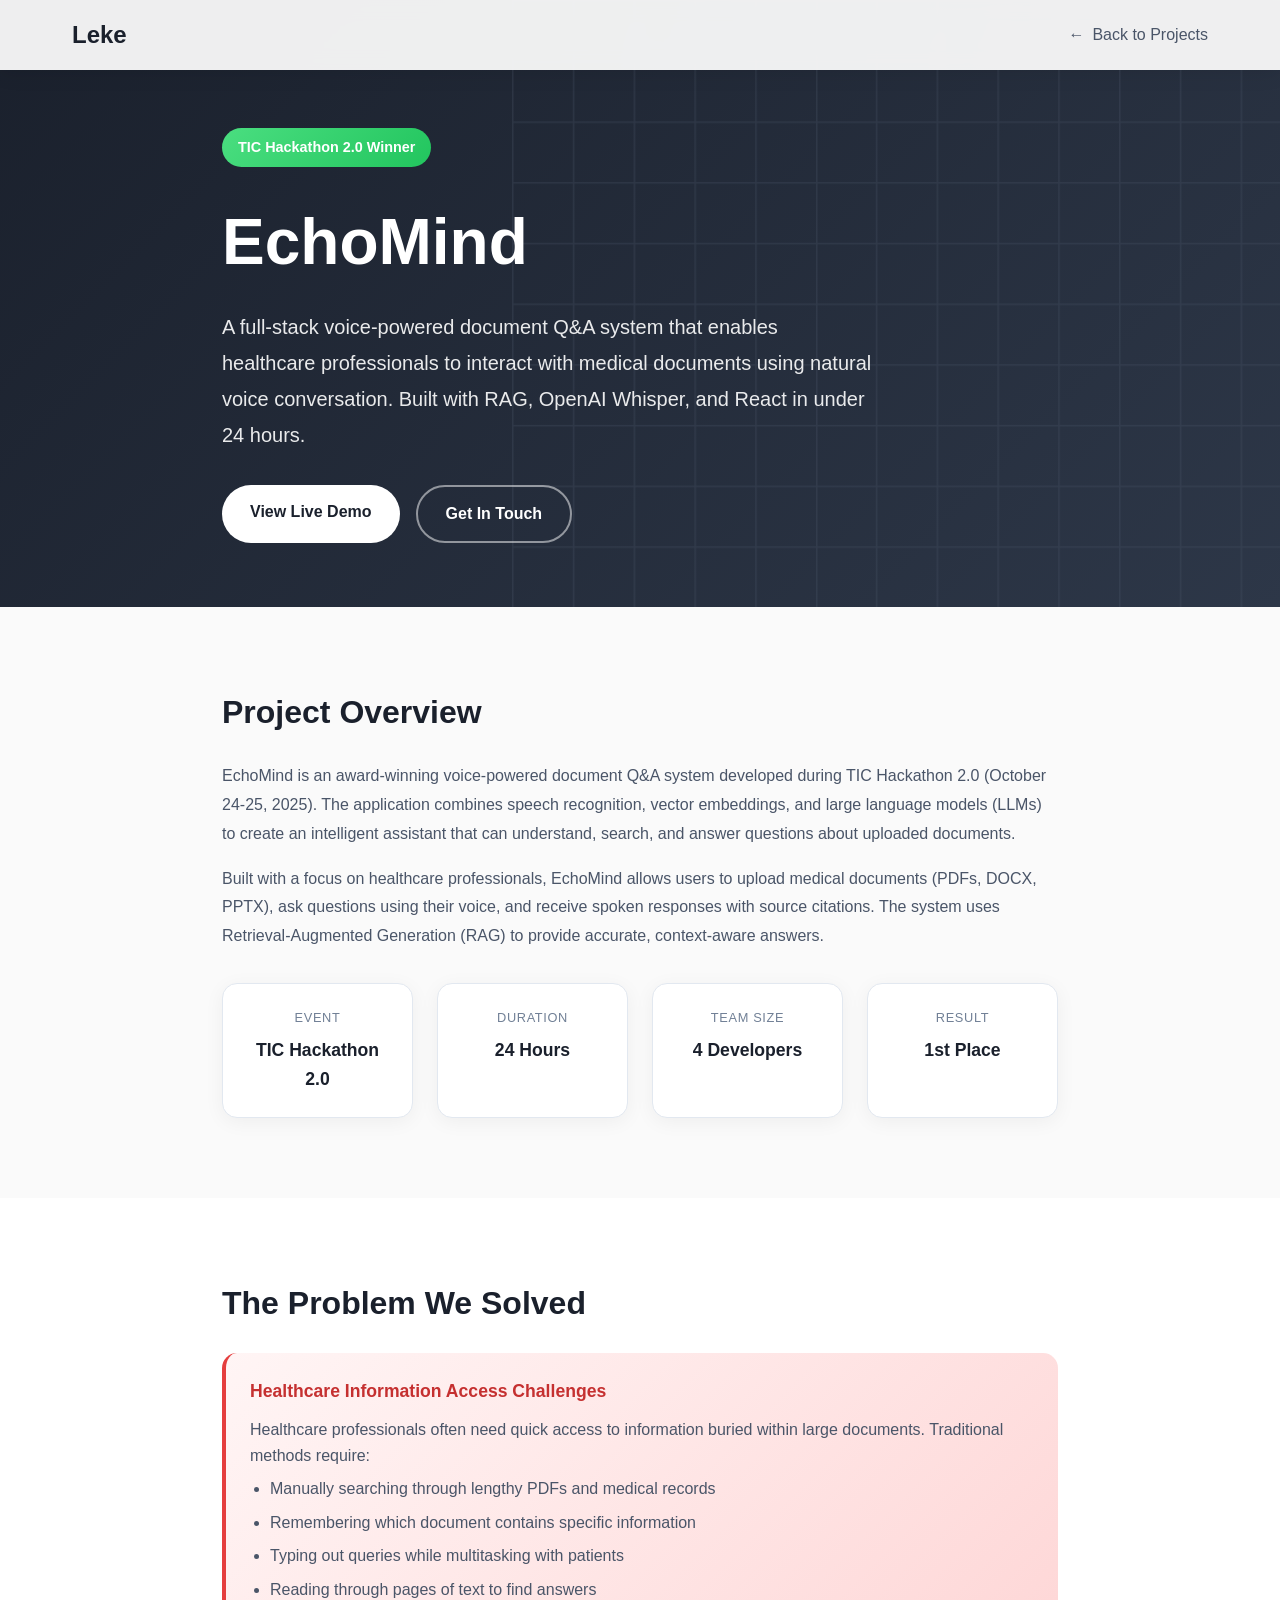
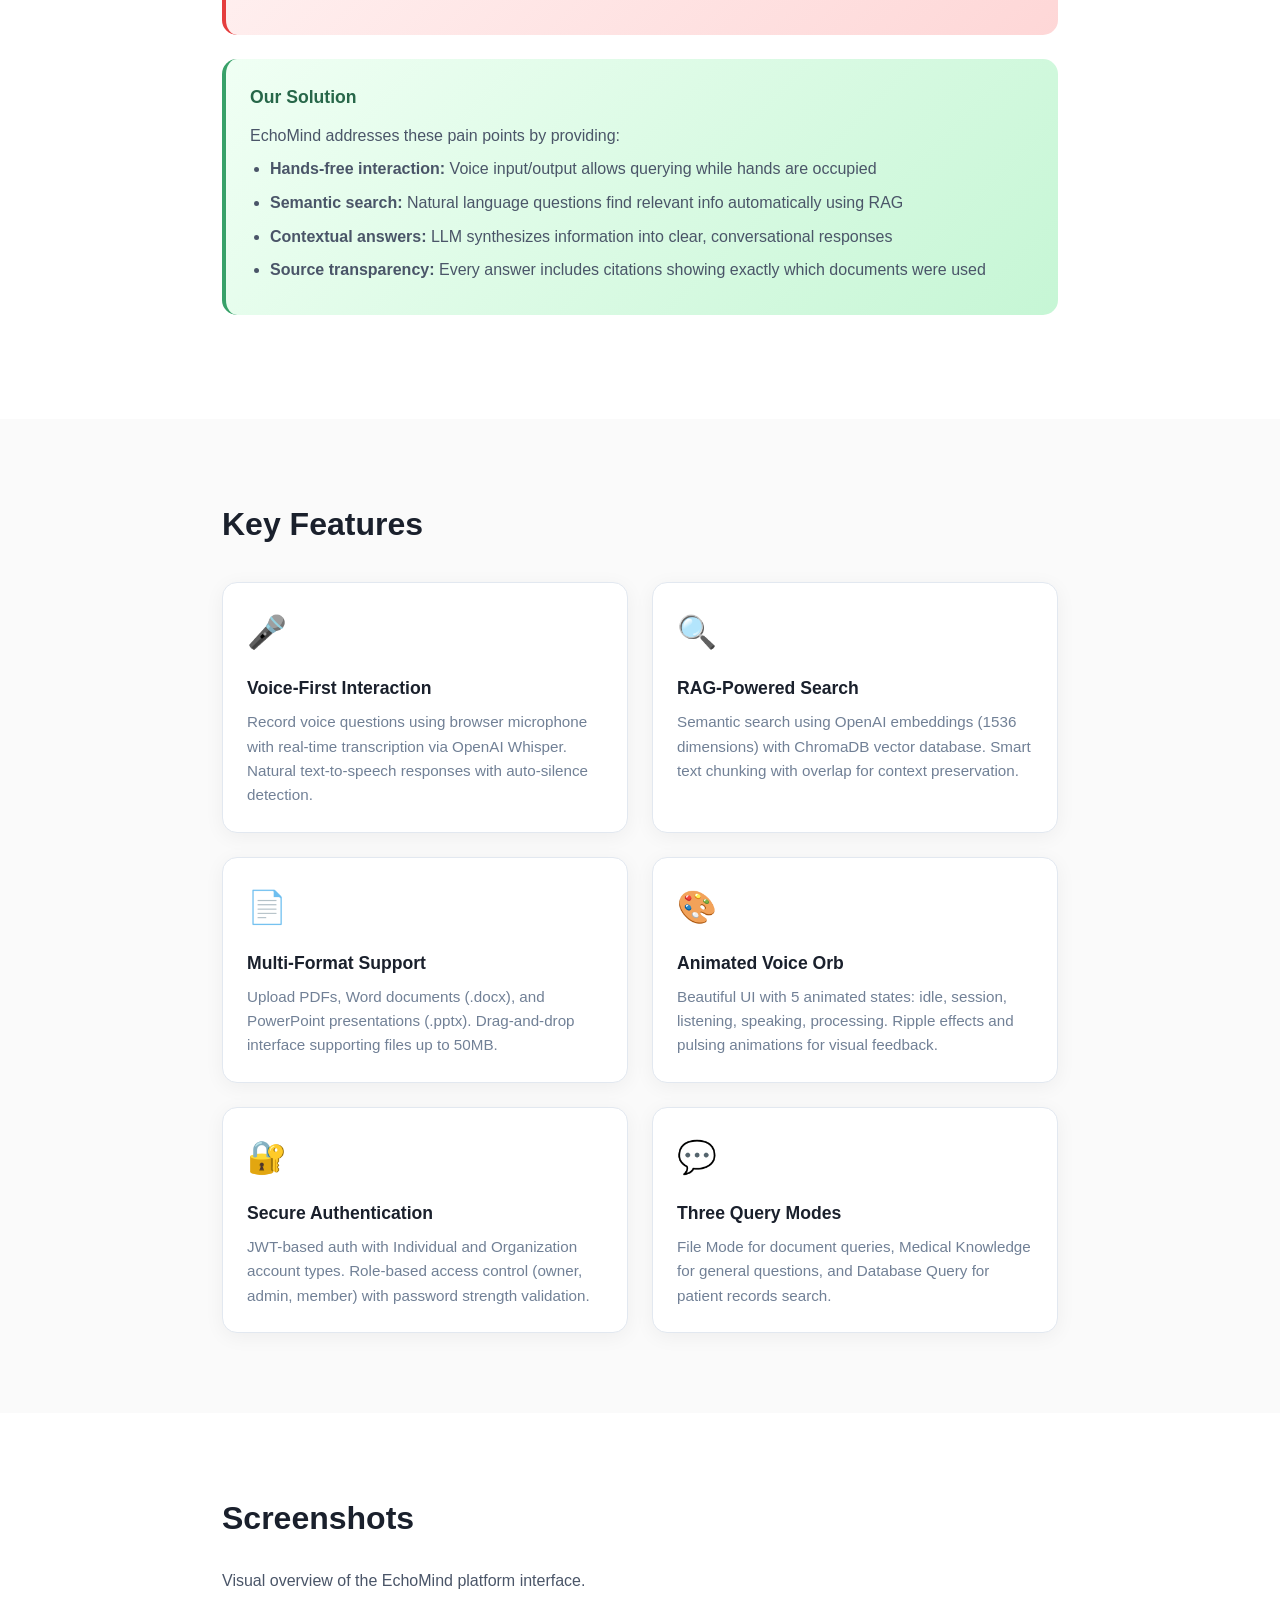
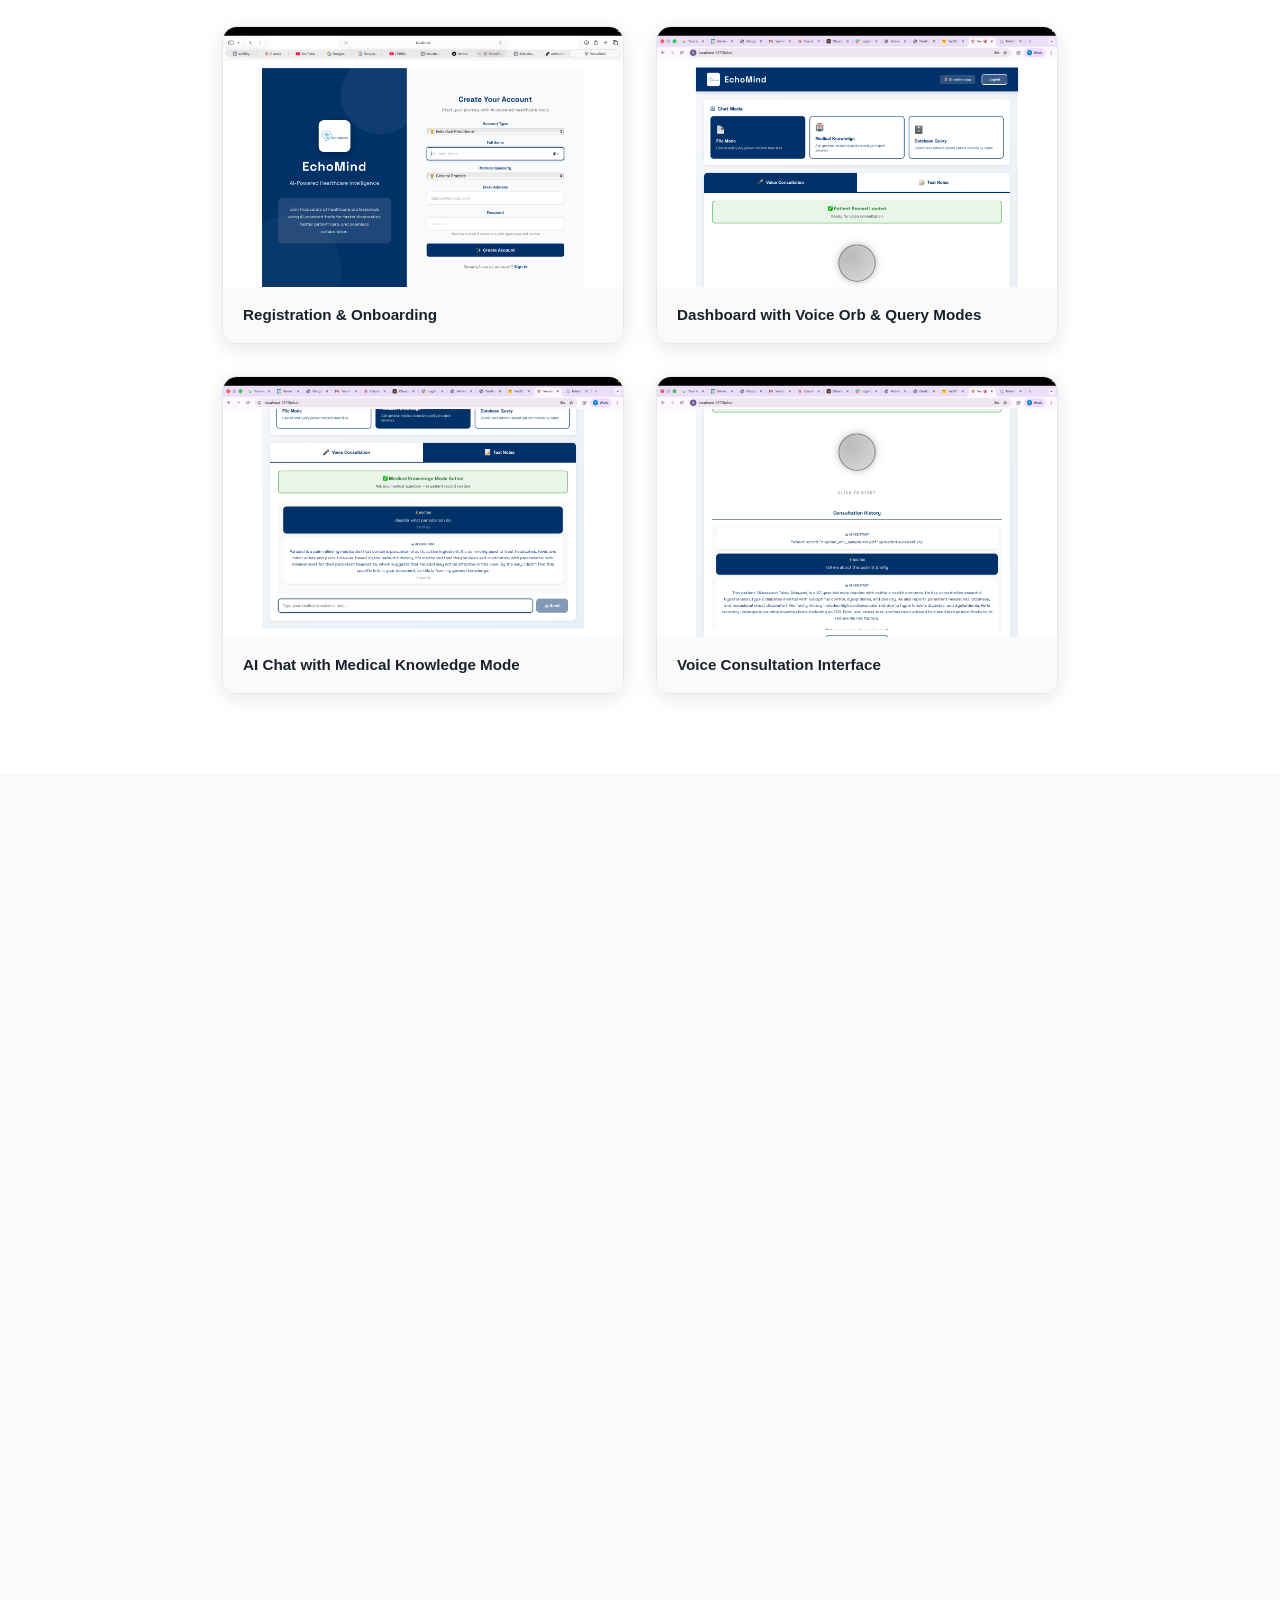
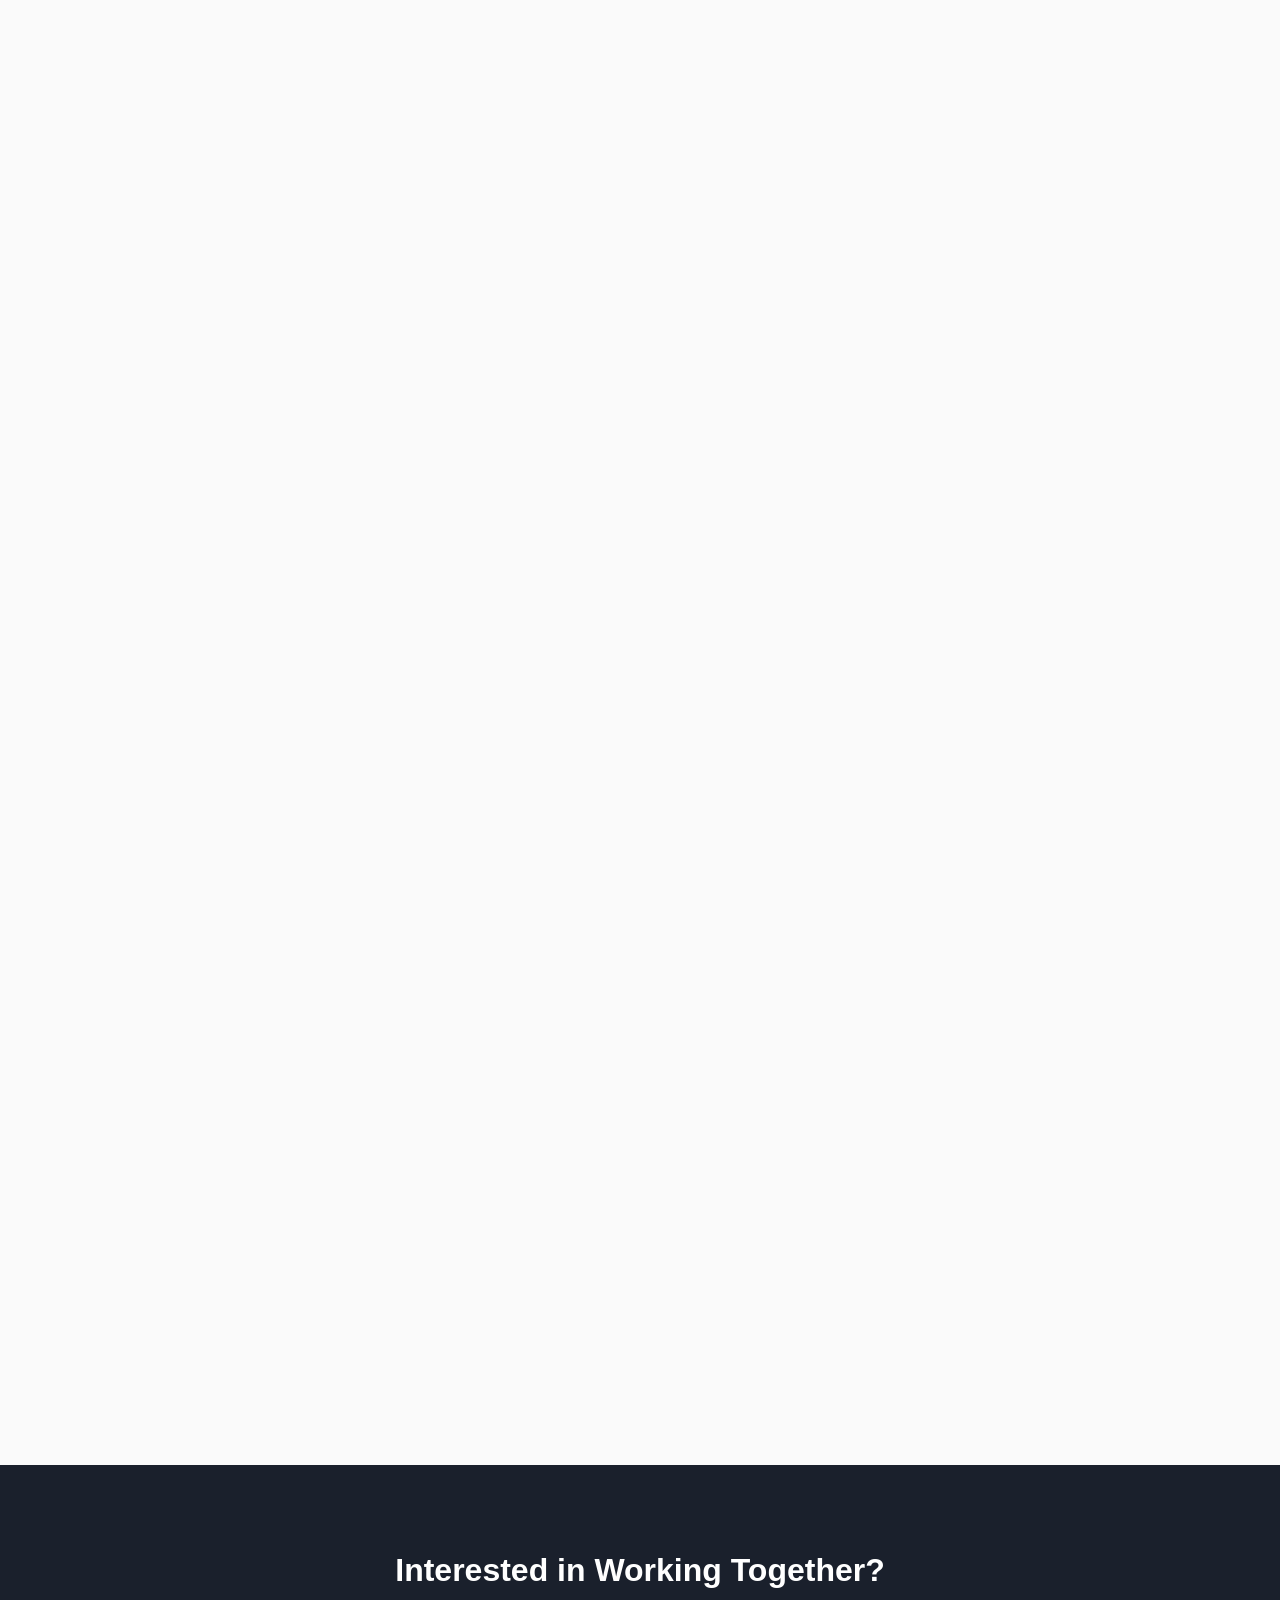
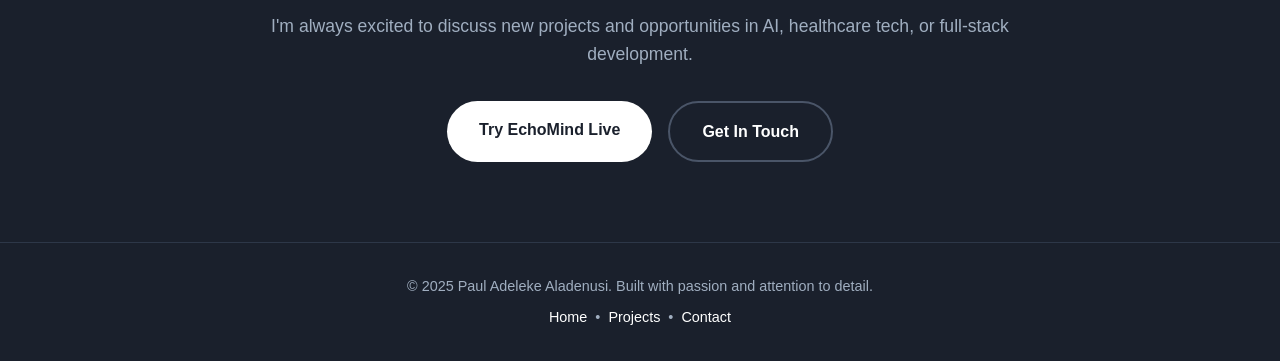
==== project-echomind.html @ e88fa316 "Initial commit - Portfolio website with EchoMind case study" ====
<!DOCTYPE html>
<html lang="en">
<head>
    <meta charset="UTF-8">
    <meta name="viewport" content="width=device-width, initial-scale=1.0">
    <title>EchoMind - Voice-Powered Healthcare AI | Paul Aladenusi</title>

    <meta name="description" content="EchoMind - Award-winning voice-powered document Q&A system for healthcare professionals. Built with RAG, OpenAI, and React.">
    <meta name="author" content="Paul Adeleke Aladenusi">

    <style>
        * {
            margin: 0;
            padding: 0;
            box-sizing: border-box;
        }

        body {
            font-family: 'Inter', -apple-system, BlinkMacSystemFont, 'Segoe UI', sans-serif;
            line-height: 1.6;
            color: #2d3748;
            background: #fafafa;
        }

        .container {
            max-width: 900px;
            margin: 0 auto;
            padding: 0 2rem;
        }

        /* Navigation - matches main site */
        nav {
            position: fixed;
            top: 0;
            width: 100%;
            background: rgba(250, 250, 250, 0.95);
            backdrop-filter: blur(10px);
            z-index: 1000;
            padding: 1rem 0;
            transition: all 0.3s ease;
            box-shadow: 0 2px 20px rgba(0,0,0,0.1);
        }

        .nav-container {
            display: flex;
            justify-content: space-between;
            align-items: center;
            max-width: 1200px;
            margin: 0 auto;
            padding: 0 2rem;
        }

        .logo {
            font-size: 1.5rem;
            font-weight: 700;
            color: #1a202c;
            text-decoration: none;
        }

        .back-link {
            display: inline-flex;
            align-items: center;
            gap: 0.5rem;
            color: #4a5568;
            text-decoration: none;
            font-weight: 500;
            transition: color 0.3s ease;
        }

        .back-link:hover {
            color: #1a202c;
        }

        /* Hero Section */
        .project-hero {
            padding: 8rem 0 4rem;
            background: linear-gradient(135deg, #1a202c 0%, #2d3748 100%);
            color: white;
            position: relative;
            overflow: hidden;
        }

        .project-hero::before {
            content: '';
            position: absolute;
            top: 0;
            right: 0;
            width: 60%;
            height: 100%;
            background: url('data:image/svg+xml,<svg xmlns="http://www.w3.org/2000/svg" viewBox="0 0 100 100"><defs><pattern id="grid" width="10" height="10" patternUnits="userSpaceOnUse"><path d="M 10 0 L 0 0 0 10" fill="none" stroke="%234a5568" stroke-width="0.5"/></pattern></defs><rect width="100" height="100" fill="url(%23grid)"/></svg>');
            opacity: 0.3;
        }

        .hero-content {
            position: relative;
            z-index: 2;
        }

        .badge {
            display: inline-block;
            background: linear-gradient(135deg, #4ade80 0%, #22c55e 100%);
            color: white;
            padding: 0.5rem 1rem;
            border-radius: 25px;
            font-size: 0.9rem;
            font-weight: 600;
            margin-bottom: 1.5rem;
        }

        .project-hero h1 {
            font-size: clamp(2.5rem, 5vw, 4rem);
            font-weight: 800;
            margin-bottom: 1rem;
        }

        .project-hero .subtitle {
            font-size: 1.25rem;
            opacity: 0.9;
            max-width: 650px;
            line-height: 1.8;
        }

        .hero-links {
            margin-top: 2rem;
            display: flex;
            gap: 1rem;
            flex-wrap: wrap;
        }

        .hero-btn {
            display: inline-block;
            padding: 0.875rem 1.75rem;
            border-radius: 50px;
            font-weight: 600;
            text-decoration: none;
            transition: all 0.3s ease;
        }

        .hero-btn.primary {
            background: white;
            color: #1a202c;
        }

        .hero-btn.primary:hover {
            transform: translateY(-2px);
            box-shadow: 0 8px 25px rgba(255,255,255,0.3);
        }

        .hero-btn.secondary {
            background: transparent;
            color: white;
            border: 2px solid rgba(255,255,255,0.5);
        }

        .hero-btn.secondary:hover {
            border-color: white;
            background: rgba(255,255,255,0.1);
        }

        /* Content Sections */
        section {
            padding: 5rem 0;
        }

        .section-title {
            font-size: 2rem;
            font-weight: 700;
            color: #1a202c;
            margin-bottom: 1.5rem;
        }

        .section-content p {
            color: #4a5568;
            margin-bottom: 1rem;
            line-height: 1.8;
        }

        /* Overview Grid */
        .overview-grid {
            display: grid;
            grid-template-columns: repeat(auto-fit, minmax(180px, 1fr));
            gap: 1.5rem;
            margin-top: 2rem;
        }

        .overview-card {
            background: white;
            padding: 1.5rem;
            border-radius: 15px;
            box-shadow: 0 4px 20px rgba(0,0,0,0.05);
            border: 1px solid #e2e8f0;
            text-align: center;
            transition: all 0.3s ease;
        }

        .overview-card:hover {
            transform: translateY(-3px);
            box-shadow: 0 8px 30px rgba(0,0,0,0.1);
        }

        .overview-card .label {
            font-size: 0.8rem;
            color: #718096;
            text-transform: uppercase;
            letter-spacing: 0.05em;
            margin-bottom: 0.5rem;
        }

        .overview-card .value {
            font-size: 1.1rem;
            font-weight: 700;
            color: #1a202c;
        }

        /* Problem/Solution Boxes */
        .highlight-box {
            padding: 1.5rem;
            border-radius: 15px;
            margin: 1.5rem 0;
        }

        .highlight-box.problem {
            background: linear-gradient(135deg, #fff5f5 0%, #fed7d7 100%);
            border-left: 4px solid #e53e3e;
        }

        .highlight-box.solution {
            background: linear-gradient(135deg, #f0fff4 0%, #c6f6d5 100%);
            border-left: 4px solid #38a169;
        }

        .highlight-box h3 {
            font-size: 1.1rem;
            margin-bottom: 0.75rem;
        }

        .highlight-box.problem h3 { color: #c53030; }
        .highlight-box.solution h3 { color: #276749; }

        .highlight-box p, .highlight-box li {
            color: #4a5568;
        }

        .highlight-box ul {
            margin: 0.5rem 0 0 1.25rem;
        }

        .highlight-box li {
            margin-bottom: 0.5rem;
        }

        /* Features Grid */
        .features-grid {
            display: grid;
            grid-template-columns: repeat(auto-fit, minmax(280px, 1fr));
            gap: 1.5rem;
            margin-top: 2rem;
        }

        .feature-card {
            background: white;
            padding: 1.5rem;
            border-radius: 15px;
            box-shadow: 0 4px 20px rgba(0,0,0,0.05);
            border: 1px solid #e2e8f0;
            transition: all 0.3s ease;
        }

        .feature-card:hover {
            transform: translateY(-5px);
            box-shadow: 0 15px 40px rgba(0,0,0,0.1);
        }

        .feature-icon {
            font-size: 2rem;
            margin-bottom: 1rem;
        }

        .feature-card h4 {
            font-size: 1.1rem;
            color: #1a202c;
            margin-bottom: 0.5rem;
        }

        .feature-card p {
            font-size: 0.95rem;
            color: #718096;
            line-height: 1.6;
        }

        /* Screenshots */
        .screenshots-section {
            background: white;
        }

        .screenshots-grid {
            display: grid;
            grid-template-columns: repeat(auto-fit, minmax(350px, 1fr));
            gap: 2rem;
            margin-top: 2rem;
        }

        .screenshot-card {
            border-radius: 15px;
            overflow: hidden;
            box-shadow: 0 4px 20px rgba(0,0,0,0.1);
            border: 1px solid #e2e8f0;
            transition: all 0.3s ease;
        }

        .screenshot-card:hover {
            transform: translateY(-5px);
            box-shadow: 0 20px 40px rgba(0,0,0,0.15);
        }

        .screenshot-card img {
            width: 100%;
            height: auto;
            display: block;
        }

        .screenshot-card .caption {
            padding: 1rem 1.25rem;
            background: #fafafa;
            font-weight: 600;
            color: #1a202c;
            font-size: 0.95rem;
        }

        /* Tech Stack */
        .tech-section {
            background: #f7fafc;
        }

        .tech-category {
            margin-bottom: 2rem;
        }

        .tech-category h4 {
            font-size: 1rem;
            color: #718096;
            text-transform: uppercase;
            letter-spacing: 0.05em;
            margin-bottom: 1rem;
        }

        .tech-grid {
            display: flex;
            flex-wrap: wrap;
            gap: 0.75rem;
        }

        .tech-tag {
            background: #1a202c;
            color: white;
            padding: 0.5rem 1rem;
            border-radius: 25px;
            font-size: 0.85rem;
            font-weight: 500;
            transition: all 0.3s ease;
        }

        .tech-tag:hover {
            background: #2d3748;
            transform: translateY(-2px);
        }

        /* Learnings */
        .learning-item {
            display: flex;
            gap: 1.25rem;
            padding: 1.5rem 0;
            border-bottom: 1px solid #e2e8f0;
        }

        .learning-item:last-child {
            border-bottom: none;
        }

        .learning-number {
            width: 40px;
            height: 40px;
            background: #1a202c;
            color: white;
            border-radius: 50%;
            display: flex;
            align-items: center;
            justify-content: center;
            font-weight: 700;
            flex-shrink: 0;
        }

        .learning-content h4 {
            color: #1a202c;
            margin-bottom: 0.5rem;
            font-size: 1.1rem;
        }

        .learning-content p {
            color: #4a5568;
            line-height: 1.7;
        }

        /* Role Section */
        .role-box {
            background: white;
            padding: 2rem;
            border-radius: 20px;
            box-shadow: 0 4px 20px rgba(0,0,0,0.05);
            border: 1px solid #e2e8f0;
            margin-top: 1.5rem;
        }

        .role-box h3 {
            color: #1a202c;
            font-size: 1.25rem;
            margin-bottom: 1rem;
        }

        .role-box ul {
            margin: 1rem 0 0 1.25rem;
            color: #4a5568;
        }

        .role-box li {
            margin-bottom: 0.5rem;
            line-height: 1.6;
        }

        /* CTA Section */
        .cta-section {
            background: #1a202c;
            color: white;
            text-align: center;
        }

        .cta-section h2 {
            font-size: 2rem;
            margin-bottom: 1rem;
        }

        .cta-section p {
            color: #a0aec0;
            margin-bottom: 2rem;
            font-size: 1.1rem;
        }

        .cta-buttons {
            display: flex;
            justify-content: center;
            gap: 1rem;
            flex-wrap: wrap;
        }

        .cta-btn {
            display: inline-block;
            padding: 1rem 2rem;
            border-radius: 50px;
            font-weight: 600;
            text-decoration: none;
            transition: all 0.3s ease;
        }

        .cta-btn.primary {
            background: white;
            color: #1a202c;
        }

        .cta-btn.primary:hover {
            transform: translateY(-2px);
            box-shadow: 0 8px 25px rgba(255,255,255,0.2);
        }

        .cta-btn.secondary {
            background: transparent;
            color: white;
            border: 2px solid #4a5568;
        }

        .cta-btn.secondary:hover {
            border-color: white;
        }

        /* Footer */
        footer {
            background: #1a202c;
            color: #a0aec0;
            padding: 2rem 0;
            text-align: center;
            font-size: 0.9rem;
            border-top: 1px solid #2d3748;
        }

        footer a {
            color: white;
            text-decoration: none;
            transition: opacity 0.3s ease;
        }

        footer a:hover {
            opacity: 0.8;
        }

        /* Responsive */
        @media (max-width: 768px) {
            .project-hero {
                padding: 6rem 0 3rem;
            }

            .project-hero h1 {
                font-size: 2rem;
            }

            section {
                padding: 3rem 0;
            }

            .overview-grid {
                grid-template-columns: repeat(2, 1fr);
            }

            .features-grid,
            .screenshots-grid {
                grid-template-columns: 1fr;
            }

            .hero-links {
                flex-direction: column;
            }

            .hero-btn {
                text-align: center;
            }

            .learning-item {
                flex-direction: column;
                gap: 1rem;
            }

            .cta-buttons {
                flex-direction: column;
                align-items: center;
            }
        }

        /* Animations */
        .fade-in {
            opacity: 0;
            transform: translateY(30px);
            transition: all 0.6s ease;
        }

        .fade-in.visible {
            opacity: 1;
            transform: translateY(0);
        }

        html {
            scroll-behavior: smooth;
        }
    </style>
</head>
<body>
    <!-- Navigation -->
    <nav>
        <div class="nav-container">
            <a href="index.html" class="logo">Leke</a>
            <a href="index.html#projects" class="back-link">
                <span>&larr;</span> Back to Projects
            </a>
        </div>
    </nav>

    <!-- Hero Section -->
    <section class="project-hero">
        <div class="container">
            <div class="hero-content">
                <div class="badge">TIC Hackathon 2.0 Winner</div>
                <h1>EchoMind</h1>
                <p class="subtitle">A full-stack voice-powered document Q&A system that enables healthcare professionals to interact with medical documents using natural voice conversation. Built with RAG, OpenAI Whisper, and React in under 24 hours.</p>
                <div class="hero-links">
                    <a href="https://echo-mind-p83r.vercel.app" target="_blank" class="hero-btn primary">View Live Demo</a>
                    <a href="index.html#contact" class="hero-btn secondary">Get In Touch</a>
                </div>
            </div>
        </div>
    </section>

    <!-- Overview Section -->
    <section class="fade-in">
        <div class="container">
            <h2 class="section-title">Project Overview</h2>
            <div class="section-content">
                <p>EchoMind is an award-winning voice-powered document Q&A system developed during TIC Hackathon 2.0 (October 24-25, 2025). The application combines speech recognition, vector embeddings, and large language models (LLMs) to create an intelligent assistant that can understand, search, and answer questions about uploaded documents.</p>
                <p>Built with a focus on healthcare professionals, EchoMind allows users to upload medical documents (PDFs, DOCX, PPTX), ask questions using their voice, and receive spoken responses with source citations. The system uses Retrieval-Augmented Generation (RAG) to provide accurate, context-aware answers.</p>
            </div>

            <div class="overview-grid">
                <div class="overview-card">
                    <div class="label">Event</div>
                    <div class="value">TIC Hackathon 2.0</div>
                </div>
                <div class="overview-card">
                    <div class="label">Duration</div>
                    <div class="value">24 Hours</div>
                </div>
                <div class="overview-card">
                    <div class="label">Team Size</div>
                    <div class="value">4 Developers</div>
                </div>
                <div class="overview-card">
                    <div class="label">Result</div>
                    <div class="value">1st Place</div>
                </div>
            </div>
        </div>
    </section>

    <!-- Problem & Solution -->
    <section class="fade-in" style="background: white;">
        <div class="container">
            <h2 class="section-title">The Problem We Solved</h2>

            <div class="highlight-box problem">
                <h3>Healthcare Information Access Challenges</h3>
                <p>Healthcare professionals often need quick access to information buried within large documents. Traditional methods require:</p>
                <ul>
                    <li>Manually searching through lengthy PDFs and medical records</li>
                    <li>Remembering which document contains specific information</li>
                    <li>Typing out queries while multitasking with patients</li>
                    <li>Reading through pages of text to find answers</li>
                </ul>
            </div>

            <div class="highlight-box solution">
                <h3>Our Solution</h3>
                <p>EchoMind addresses these pain points by providing:</p>
                <ul>
                    <li><strong>Hands-free interaction:</strong> Voice input/output allows querying while hands are occupied</li>
                    <li><strong>Semantic search:</strong> Natural language questions find relevant info automatically using RAG</li>
                    <li><strong>Contextual answers:</strong> LLM synthesizes information into clear, conversational responses</li>
                    <li><strong>Source transparency:</strong> Every answer includes citations showing exactly which documents were used</li>
                </ul>
            </div>
        </div>
    </section>

    <!-- Features -->
    <section class="fade-in">
        <div class="container">
            <h2 class="section-title">Key Features</h2>

            <div class="features-grid">
                <div class="feature-card">
                    <div class="feature-icon">🎤</div>
                    <h4>Voice-First Interaction</h4>
                    <p>Record voice questions using browser microphone with real-time transcription via OpenAI Whisper. Natural text-to-speech responses with auto-silence detection.</p>
                </div>
                <div class="feature-card">
                    <div class="feature-icon">🔍</div>
                    <h4>RAG-Powered Search</h4>
                    <p>Semantic search using OpenAI embeddings (1536 dimensions) with ChromaDB vector database. Smart text chunking with overlap for context preservation.</p>
                </div>
                <div class="feature-card">
                    <div class="feature-icon">📄</div>
                    <h4>Multi-Format Support</h4>
                    <p>Upload PDFs, Word documents (.docx), and PowerPoint presentations (.pptx). Drag-and-drop interface supporting files up to 50MB.</p>
                </div>
                <div class="feature-card">
                    <div class="feature-icon">🎨</div>
                    <h4>Animated Voice Orb</h4>
                    <p>Beautiful UI with 5 animated states: idle, session, listening, speaking, processing. Ripple effects and pulsing animations for visual feedback.</p>
                </div>
                <div class="feature-card">
                    <div class="feature-icon">🔐</div>
                    <h4>Secure Authentication</h4>
                    <p>JWT-based auth with Individual and Organization account types. Role-based access control (owner, admin, member) with password strength validation.</p>
                </div>
                <div class="feature-card">
                    <div class="feature-icon">💬</div>
                    <h4>Three Query Modes</h4>
                    <p>File Mode for document queries, Medical Knowledge for general questions, and Database Query for patient records search.</p>
                </div>
            </div>
        </div>
    </section>

    <!-- Screenshots -->
    <section class="screenshots-section fade-in">
        <div class="container">
            <h2 class="section-title">Screenshots</h2>
            <p style="color: #4a5568; margin-bottom: 1rem;">Visual overview of the EchoMind platform interface.</p>

            <div class="screenshots-grid">
                <div class="screenshot-card">
                    <img src="echomindScreenshots/Screenshot 2025-12-17 at 19.12.09.png" alt="EchoMind Registration Page">
                    <div class="caption">Registration & Onboarding</div>
                </div>
                <div class="screenshot-card">
                    <img src="echomindScreenshots/Screenshot 2025-12-17 at 19.10.48.png" alt="EchoMind Dashboard">
                    <div class="caption">Dashboard with Voice Orb & Query Modes</div>
                </div>
                <div class="screenshot-card">
                    <img src="echomindScreenshots/Screenshot 2025-12-17 at 19.11.37.png" alt="EchoMind Chat Interface">
                    <div class="caption">AI Chat with Medical Knowledge Mode</div>
                </div>
                <div class="screenshot-card">
                    <img src="echomindScreenshots/Screenshot 2025-12-17 at 19.10.54.png" alt="EchoMind Voice Consultation">
                    <div class="caption">Voice Consultation Interface</div>
                </div>
            </div>
        </div>
    </section>

    <!-- Technologies -->
    <section class="tech-section fade-in">
        <div class="container">
            <h2 class="section-title">Technologies Used</h2>

            <div class="tech-category">
                <h4>Backend</h4>
                <div class="tech-grid">
                    <span class="tech-tag">Python 3.11</span>
                    <span class="tech-tag">FastAPI</span>
                    <span class="tech-tag">PostgreSQL</span>
                    <span class="tech-tag">ChromaDB</span>
                    <span class="tech-tag">SQLAlchemy</span>
                    <span class="tech-tag">LangChain</span>
                </div>
            </div>

            <div class="tech-category">
                <h4>Frontend</h4>
                <div class="tech-grid">
                    <span class="tech-tag">React 19</span>
                    <span class="tech-tag">Vite</span>
                    <span class="tech-tag">Tailwind CSS</span>
                    <span class="tech-tag">React Router</span>
                    <span class="tech-tag">Axios</span>
                </div>
            </div>

            <div class="tech-category">
                <h4>AI & APIs</h4>
                <div class="tech-grid">
                    <span class="tech-tag">OpenAI Whisper (STT)</span>
                    <span class="tech-tag">OpenAI TTS</span>
                    <span class="tech-tag">OpenAI Embeddings</span>
                    <span class="tech-tag">Together AI (Llama 3.1)</span>
                </div>
            </div>

            <div class="tech-category">
                <h4>Infrastructure</h4>
                <div class="tech-grid">
                    <span class="tech-tag">Vercel</span>
                    <span class="tech-tag">Render</span>
                    <span class="tech-tag">JWT Auth</span>
                    <span class="tech-tag">Fernet Encryption</span>
                </div>
            </div>
        </div>
    </section>

    <!-- What I Learned -->
    <section class="fade-in" style="background: white;">
        <div class="container">
            <h2 class="section-title">What I Learned</h2>

            <div class="learning-item">
                <div class="learning-number">1</div>
                <div class="learning-content">
                    <h4>Retrieval-Augmented Generation (RAG)</h4>
                    <p>Implementing vector embeddings for semantic search, chunking strategies with overlap for context preservation, and balancing retrieval precision with LLM context windows.</p>
                </div>
            </div>

            <div class="learning-item">
                <div class="learning-number">2</div>
                <div class="learning-content">
                    <h4>Voice Interface Development</h4>
                    <p>Integrating browser MediaRecorder API for audio capture, working with OpenAI Whisper for accurate speech-to-text, implementing TTS with multiple voice options, and handling audio streaming in the browser.</p>
                </div>
            </div>

            <div class="learning-item">
                <div class="learning-number">3</div>
                <div class="learning-content">
                    <h4>Full-Stack Architecture Under Pressure</h4>
                    <p>Designing REST APIs with FastAPI, managing state between React frontend and Python backend, implementing JWT authentication with refresh tokens, and handling file uploads and processing pipelines - all in 24 hours.</p>
                </div>
            </div>

            <div class="learning-item">
                <div class="learning-number">4</div>
                <div class="learning-content">
                    <h4>LLM Integration Patterns</h4>
                    <p>Prompt engineering for query refinement, two-pass systems for error correction, handling API rate limits and retries, and optimizing token usage and response quality.</p>
                </div>
            </div>

            <div class="learning-item">
                <div class="learning-number">5</div>
                <div class="learning-content">
                    <h4>Healthcare Domain Considerations</h4>
                    <p>Understanding compliance considerations, the importance of disclaimers, and how to present medical information responsibly without overstepping into diagnosis.</p>
                </div>
            </div>
        </div>
    </section>

    <!-- My Role -->
    <section class="fade-in">
        <div class="container">
            <h2 class="section-title">My Role</h2>

            <div class="role-box">
                <h3>Backend Developer & Full-Stack Contributor</h3>
                <p style="color: #4a5568; margin-bottom: 1rem;">As the backend developer in our 4-person team, I was responsible for building the core infrastructure that powers EchoMind:</p>
                <ul>
                    <li>Designed and implemented RESTful API architecture using FastAPI</li>
                    <li>Built the RAG pipeline with ChromaDB vector database and OpenAI embeddings</li>
                    <li>Integrated OpenAI Whisper for speech-to-text and TTS for voice responses</li>
                    <li>Set up PostgreSQL database schema with SQLAlchemy ORM</li>
                    <li>Implemented secure JWT authentication and role-based access control</li>
                    <li>Configured deployment on Render with managed PostgreSQL</li>
                    <li>Collaborated with frontend team on API contracts and data flow</li>
                </ul>
            </div>
        </div>
    </section>

    <!-- CTA Section -->
    <section class="cta-section">
        <div class="container">
            <h2>Interested in Working Together?</h2>
            <p>I'm always excited to discuss new projects and opportunities in AI, healthcare tech, or full-stack development.</p>
            <div class="cta-buttons">
                <a href="https://echo-mind-p83r.vercel.app" target="_blank" class="cta-btn primary">Try EchoMind Live</a>
                <a href="index.html#contact" class="cta-btn secondary">Get In Touch</a>
            </div>
        </div>
    </section>

    <!-- Footer -->
    <footer>
        <div class="container">
            <p>&copy; 2025 Paul Adeleke Aladenusi. Built with passion and attention to detail.</p>
            <p style="margin-top: 0.5rem;">
                <a href="index.html">Home</a> &nbsp;&bull;&nbsp;
                <a href="index.html#projects">Projects</a> &nbsp;&bull;&nbsp;
                <a href="index.html#contact">Contact</a>
            </p>
        </div>
    </footer>

    <!-- Scroll Animation Script -->
    <script>
        const observerOptions = {
            threshold: 0.1,
            rootMargin: '0px 0px -50px 0px'
        };

        const observer = new IntersectionObserver((entries) => {
            entries.forEach(entry => {
                if (entry.isIntersecting) {
                    entry.target.classList.add('visible');
                }
            });
        }, observerOptions);

        document.querySelectorAll('.fade-in').forEach(el => {
            observer.observe(el);
        });
    </script>
</body>
</html>
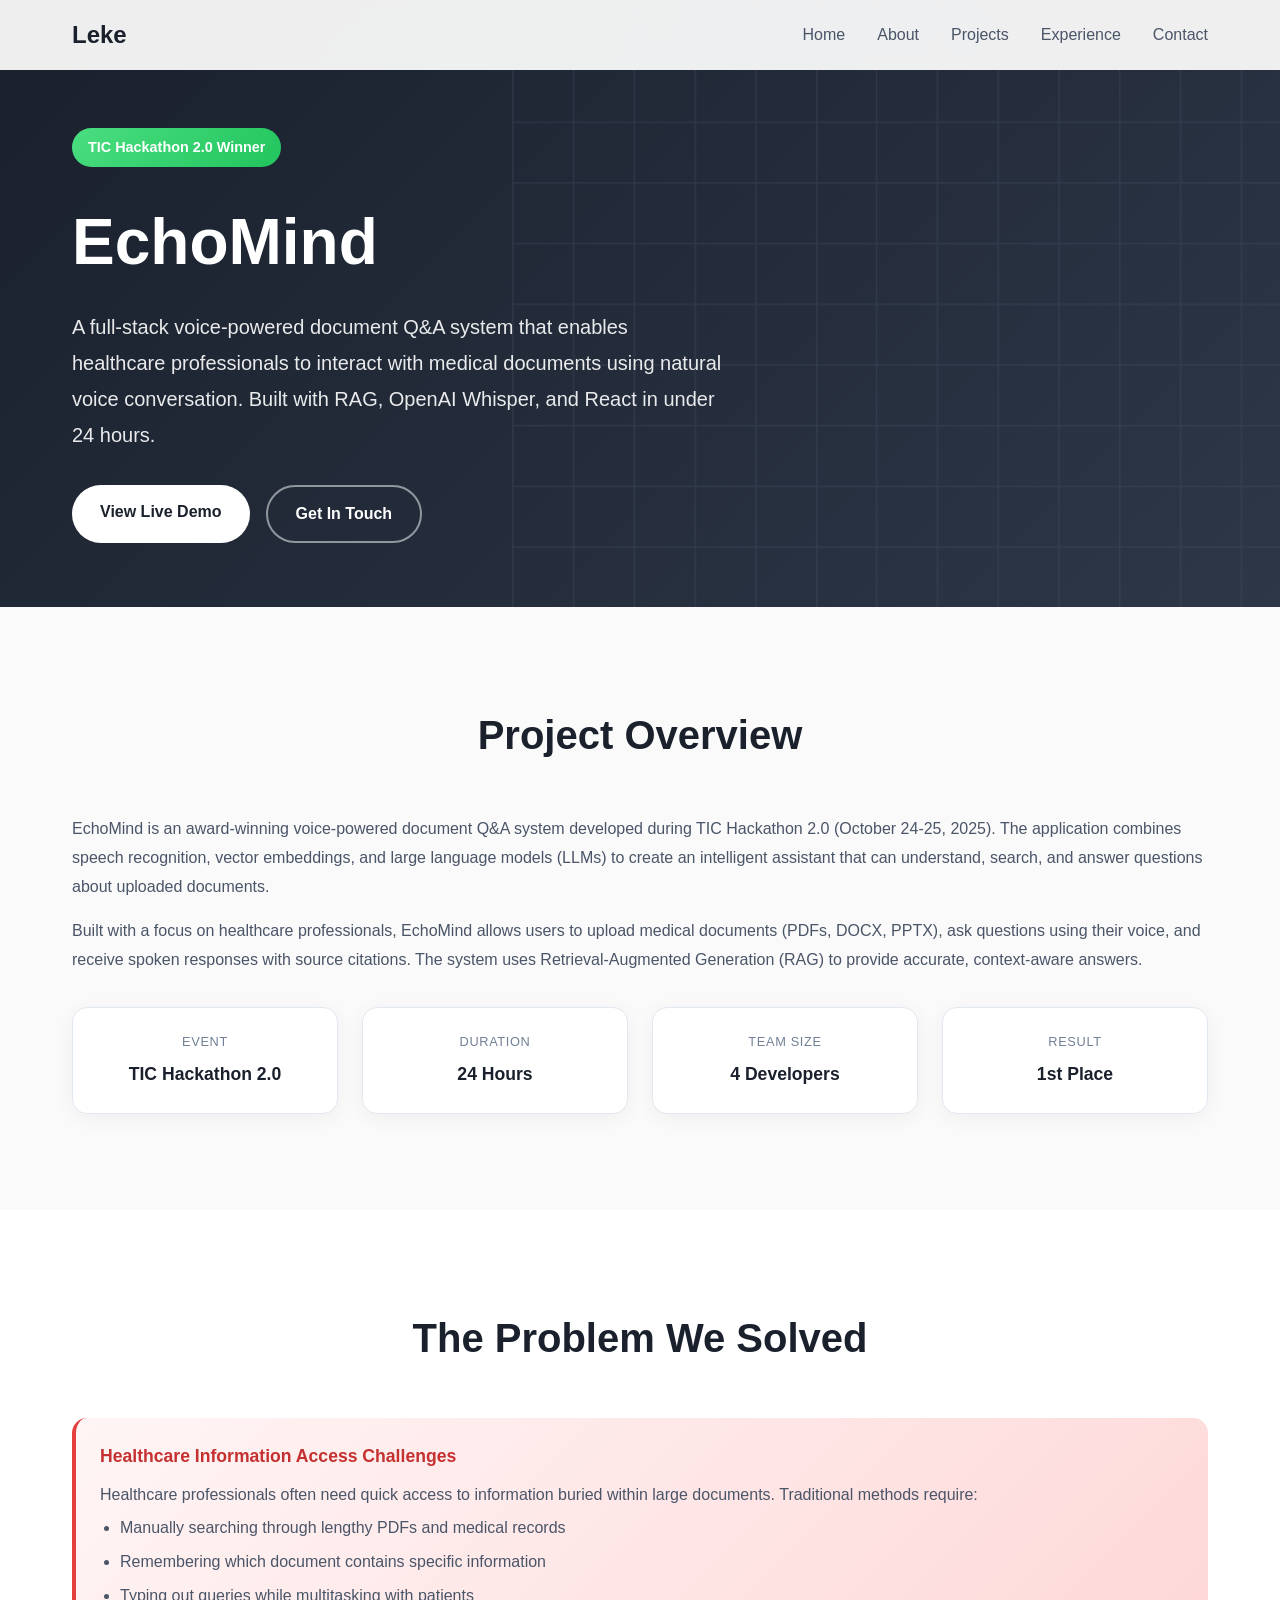
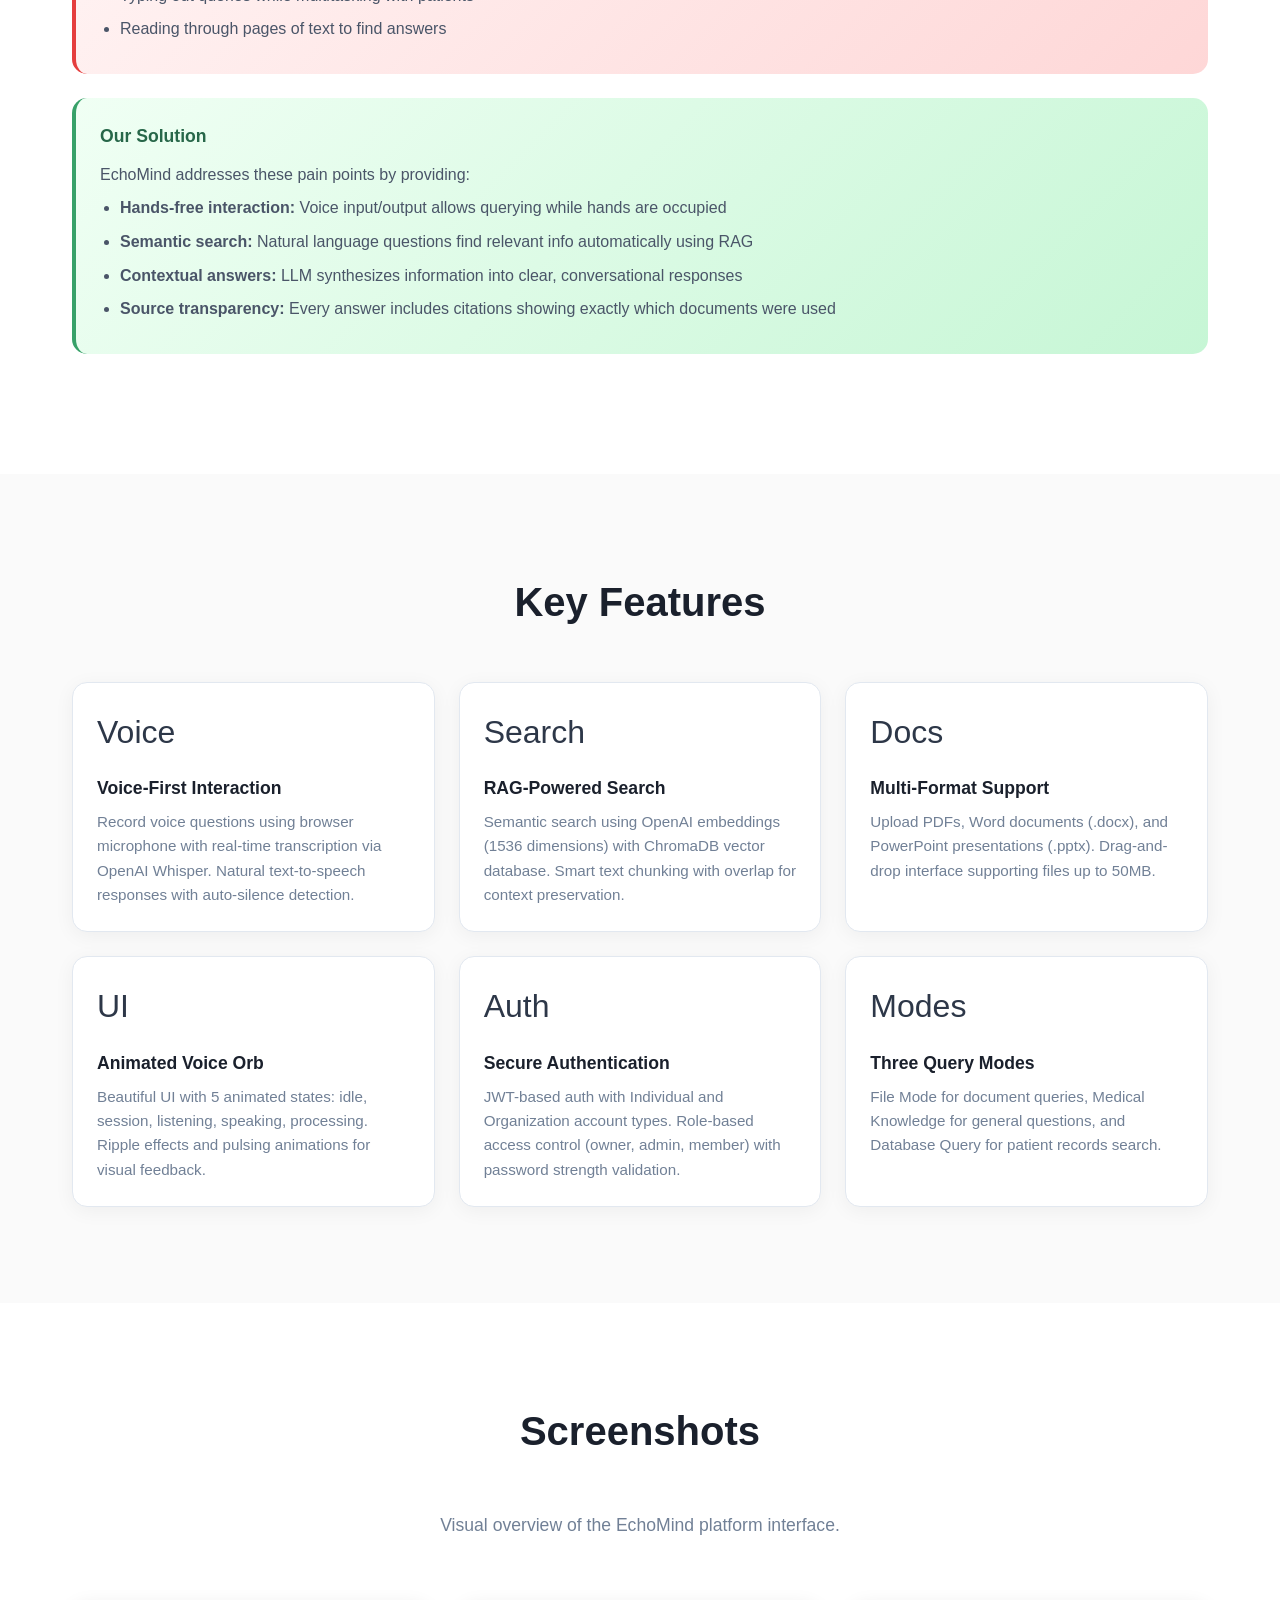
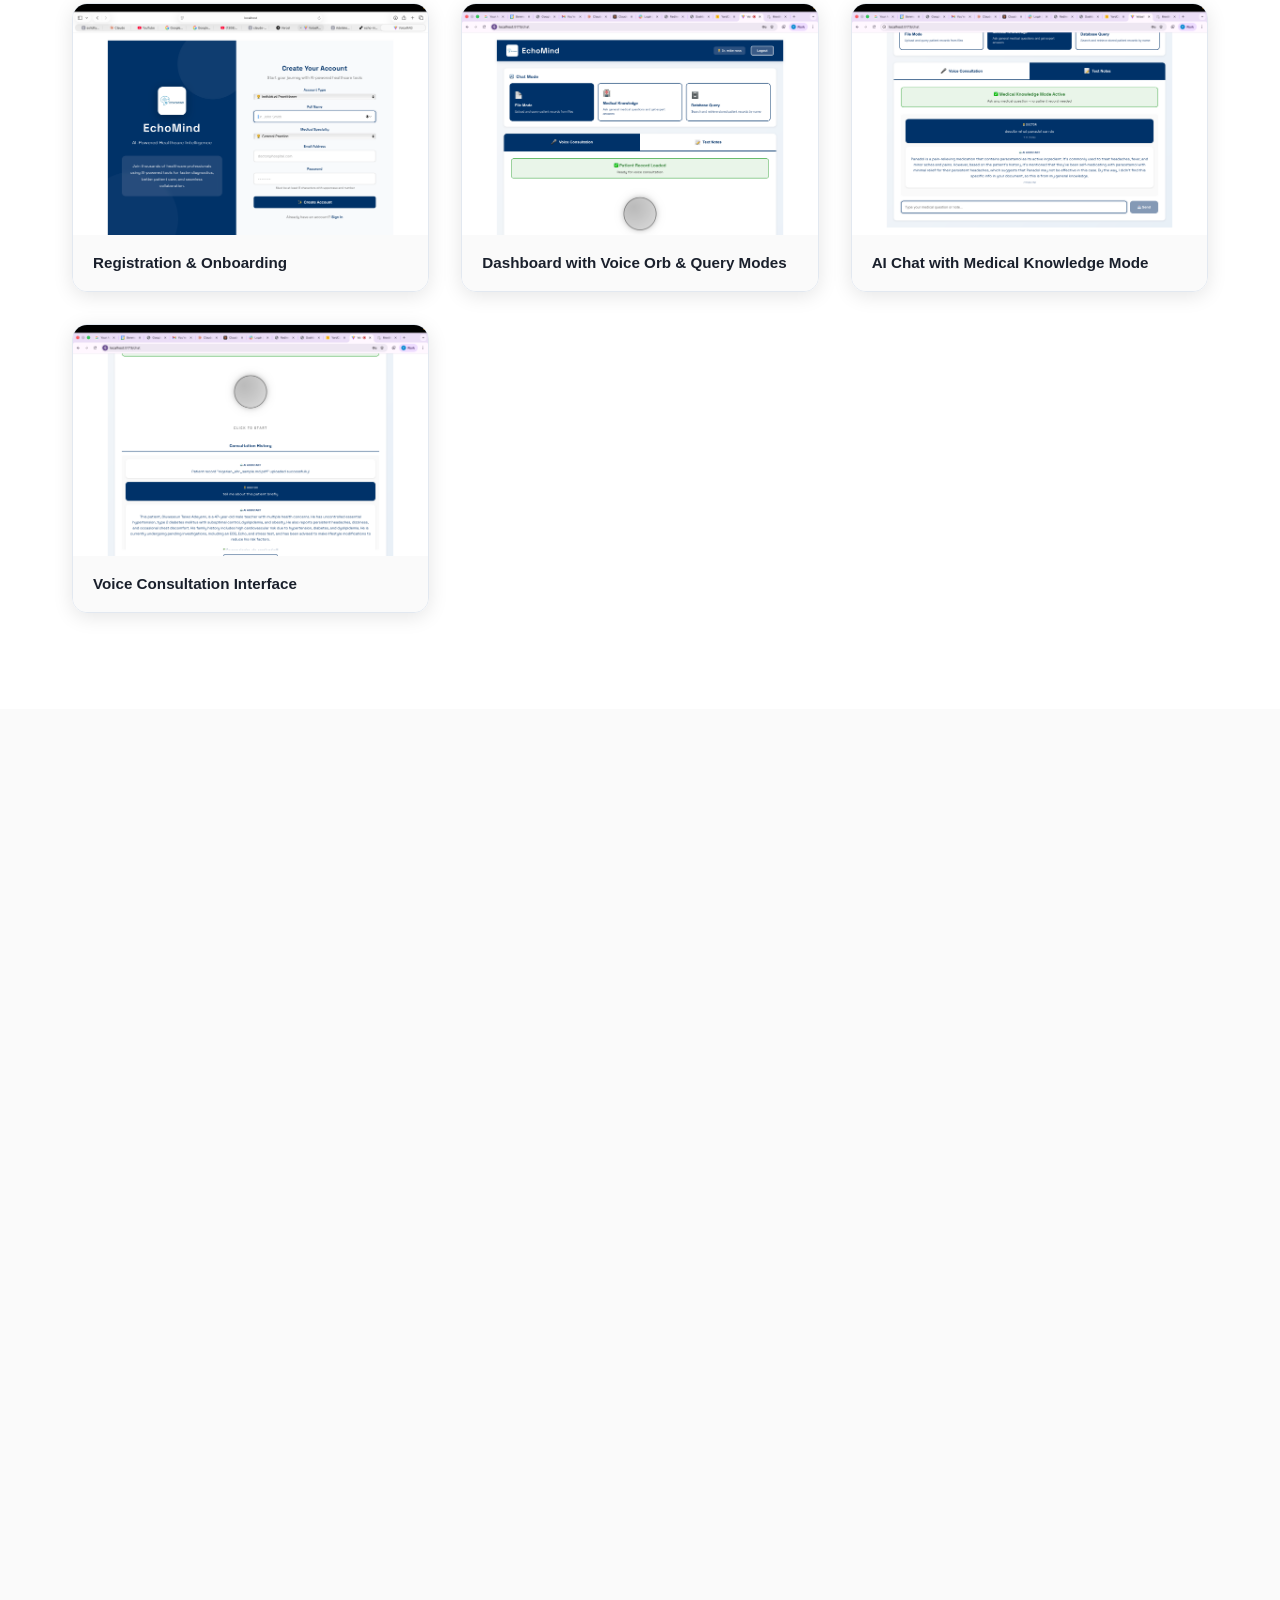
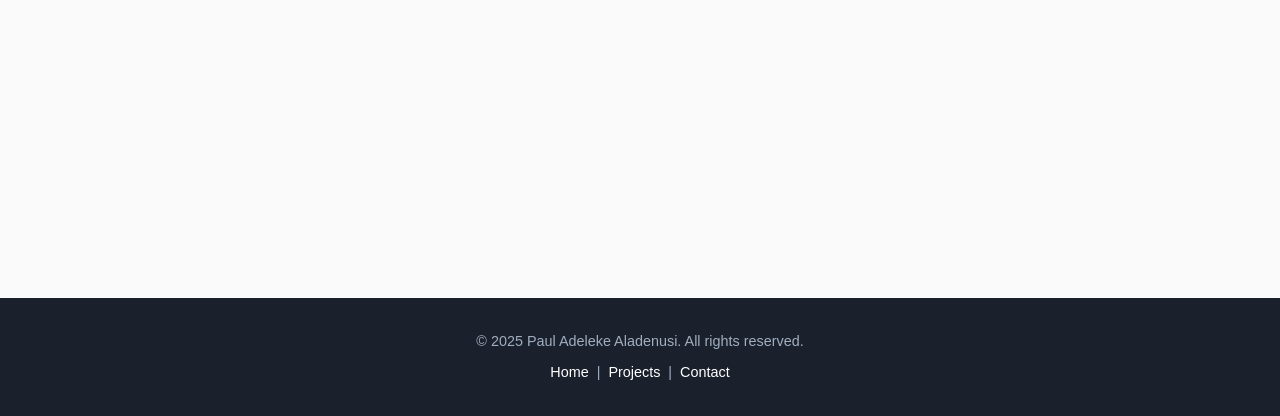
==== commit bb3f9079: "Refactor code structure for better organization and code quality - Extract all CSS to external css/s" ====
--- a/project-echomind.html
+++ b/project-echomind.html
@@ -5,873 +5,332 @@
     <meta name="viewport" content="width=device-width, initial-scale=1.0">
     <title>EchoMind - Voice-Powered Healthcare AI | Paul Aladenusi</title>
 
+    <!-- SEO Meta Tags -->
     <meta name="description" content="EchoMind - Award-winning voice-powered document Q&A system for healthcare professionals. Built with RAG, OpenAI, and React.">
     <meta name="author" content="Paul Adeleke Aladenusi">
 
-    <style>
-        * {
-            margin: 0;
-            padding: 0;
-            box-sizing: border-box;
-        }
-
-        body {
-            font-family: 'Inter', -apple-system, BlinkMacSystemFont, 'Segoe UI', sans-serif;
-            line-height: 1.6;
-            color: #2d3748;
-            background: #fafafa;
-        }
-
-        .container {
-            max-width: 900px;
-            margin: 0 auto;
-            padding: 0 2rem;
-        }
-
-        /* Navigation - matches main site */
-        nav {
-            position: fixed;
-            top: 0;
-            width: 100%;
-            background: rgba(250, 250, 250, 0.95);
-            backdrop-filter: blur(10px);
-            z-index: 1000;
-            padding: 1rem 0;
-            transition: all 0.3s ease;
-            box-shadow: 0 2px 20px rgba(0,0,0,0.1);
-        }
-
-        .nav-container {
-            display: flex;
-            justify-content: space-between;
-            align-items: center;
-            max-width: 1200px;
-            margin: 0 auto;
-            padding: 0 2rem;
-        }
-
-        .logo {
-            font-size: 1.5rem;
-            font-weight: 700;
-            color: #1a202c;
-            text-decoration: none;
-        }
-
-        .back-link {
-            display: inline-flex;
-            align-items: center;
-            gap: 0.5rem;
-            color: #4a5568;
-            text-decoration: none;
-            font-weight: 500;
-            transition: color 0.3s ease;
-        }
-
-        .back-link:hover {
-            color: #1a202c;
-        }
-
-        /* Hero Section */
-        .project-hero {
-            padding: 8rem 0 4rem;
-            background: linear-gradient(135deg, #1a202c 0%, #2d3748 100%);
-            color: white;
-            position: relative;
-            overflow: hidden;
-        }
-
-        .project-hero::before {
-            content: '';
-            position: absolute;
-            top: 0;
-            right: 0;
-            width: 60%;
-            height: 100%;
-            background: url('data:image/svg+xml,<svg xmlns="http://www.w3.org/2000/svg" viewBox="0 0 100 100"><defs><pattern id="grid" width="10" height="10" patternUnits="userSpaceOnUse"><path d="M 10 0 L 0 0 0 10" fill="none" stroke="%234a5568" stroke-width="0.5"/></pattern></defs><rect width="100" height="100" fill="url(%23grid)"/></svg>');
-            opacity: 0.3;
-        }
-
-        .hero-content {
-            position: relative;
-            z-index: 2;
-        }
-
-        .badge {
-            display: inline-block;
-            background: linear-gradient(135deg, #4ade80 0%, #22c55e 100%);
-            color: white;
-            padding: 0.5rem 1rem;
-            border-radius: 25px;
-            font-size: 0.9rem;
-            font-weight: 600;
-            margin-bottom: 1.5rem;
-        }
-
-        .project-hero h1 {
-            font-size: clamp(2.5rem, 5vw, 4rem);
-            font-weight: 800;
-            margin-bottom: 1rem;
-        }
-
-        .project-hero .subtitle {
-            font-size: 1.25rem;
-            opacity: 0.9;
-            max-width: 650px;
-            line-height: 1.8;
-        }
-
-        .hero-links {
-            margin-top: 2rem;
-            display: flex;
-            gap: 1rem;
-            flex-wrap: wrap;
-        }
-
-        .hero-btn {
-            display: inline-block;
-            padding: 0.875rem 1.75rem;
-            border-radius: 50px;
-            font-weight: 600;
-            text-decoration: none;
-            transition: all 0.3s ease;
-        }
-
-        .hero-btn.primary {
-            background: white;
-            color: #1a202c;
-        }
-
-        .hero-btn.primary:hover {
-            transform: translateY(-2px);
-            box-shadow: 0 8px 25px rgba(255,255,255,0.3);
-        }
-
-        .hero-btn.secondary {
-            background: transparent;
-            color: white;
-            border: 2px solid rgba(255,255,255,0.5);
-        }
-
-        .hero-btn.secondary:hover {
-            border-color: white;
-            background: rgba(255,255,255,0.1);
-        }
-
-        /* Content Sections */
-        section {
-            padding: 5rem 0;
-        }
-
-        .section-title {
-            font-size: 2rem;
-            font-weight: 700;
-            color: #1a202c;
-            margin-bottom: 1.5rem;
-        }
-
-        .section-content p {
-            color: #4a5568;
-            margin-bottom: 1rem;
-            line-height: 1.8;
-        }
-
-        /* Overview Grid */
-        .overview-grid {
-            display: grid;
-            grid-template-columns: repeat(auto-fit, minmax(180px, 1fr));
-            gap: 1.5rem;
-            margin-top: 2rem;
-        }
-
-        .overview-card {
-            background: white;
-            padding: 1.5rem;
-            border-radius: 15px;
-            box-shadow: 0 4px 20px rgba(0,0,0,0.05);
-            border: 1px solid #e2e8f0;
-            text-align: center;
-            transition: all 0.3s ease;
-        }
-
-        .overview-card:hover {
-            transform: translateY(-3px);
-            box-shadow: 0 8px 30px rgba(0,0,0,0.1);
-        }
-
-        .overview-card .label {
-            font-size: 0.8rem;
-            color: #718096;
-            text-transform: uppercase;
-            letter-spacing: 0.05em;
-            margin-bottom: 0.5rem;
-        }
-
-        .overview-card .value {
-            font-size: 1.1rem;
-            font-weight: 700;
-            color: #1a202c;
-        }
-
-        /* Problem/Solution Boxes */
-        .highlight-box {
-            padding: 1.5rem;
-            border-radius: 15px;
-            margin: 1.5rem 0;
-        }
-
-        .highlight-box.problem {
-            background: linear-gradient(135deg, #fff5f5 0%, #fed7d7 100%);
-            border-left: 4px solid #e53e3e;
-        }
-
-        .highlight-box.solution {
-            background: linear-gradient(135deg, #f0fff4 0%, #c6f6d5 100%);
-            border-left: 4px solid #38a169;
-        }
-
-        .highlight-box h3 {
-            font-size: 1.1rem;
-            margin-bottom: 0.75rem;
-        }
-
-        .highlight-box.problem h3 { color: #c53030; }
-        .highlight-box.solution h3 { color: #276749; }
-
-        .highlight-box p, .highlight-box li {
-            color: #4a5568;
-        }
-
-        .highlight-box ul {
-            margin: 0.5rem 0 0 1.25rem;
-        }
-
-        .highlight-box li {
-            margin-bottom: 0.5rem;
-        }
-
-        /* Features Grid */
-        .features-grid {
-            display: grid;
-            grid-template-columns: repeat(auto-fit, minmax(280px, 1fr));
-            gap: 1.5rem;
-            margin-top: 2rem;
-        }
-
-        .feature-card {
-            background: white;
-            padding: 1.5rem;
-            border-radius: 15px;
-            box-shadow: 0 4px 20px rgba(0,0,0,0.05);
-            border: 1px solid #e2e8f0;
-            transition: all 0.3s ease;
-        }
-
-        .feature-card:hover {
-            transform: translateY(-5px);
-            box-shadow: 0 15px 40px rgba(0,0,0,0.1);
-        }
-
-        .feature-icon {
-            font-size: 2rem;
-            margin-bottom: 1rem;
-        }
-
-        .feature-card h4 {
-            font-size: 1.1rem;
-            color: #1a202c;
-            margin-bottom: 0.5rem;
-        }
-
-        .feature-card p {
-            font-size: 0.95rem;
-            color: #718096;
-            line-height: 1.6;
-        }
-
-        /* Screenshots */
-        .screenshots-section {
-            background: white;
-        }
-
-        .screenshots-grid {
-            display: grid;
-            grid-template-columns: repeat(auto-fit, minmax(350px, 1fr));
-            gap: 2rem;
-            margin-top: 2rem;
-        }
-
-        .screenshot-card {
-            border-radius: 15px;
-            overflow: hidden;
-            box-shadow: 0 4px 20px rgba(0,0,0,0.1);
-            border: 1px solid #e2e8f0;
-            transition: all 0.3s ease;
-        }
-
-        .screenshot-card:hover {
-            transform: translateY(-5px);
-            box-shadow: 0 20px 40px rgba(0,0,0,0.15);
-        }
-
-        .screenshot-card img {
-            width: 100%;
-            height: auto;
-            display: block;
-        }
-
-        .screenshot-card .caption {
-            padding: 1rem 1.25rem;
-            background: #fafafa;
-            font-weight: 600;
-            color: #1a202c;
-            font-size: 0.95rem;
-        }
-
-        /* Tech Stack */
-        .tech-section {
-            background: #f7fafc;
-        }
-
-        .tech-category {
-            margin-bottom: 2rem;
-        }
-
-        .tech-category h4 {
-            font-size: 1rem;
-            color: #718096;
-            text-transform: uppercase;
-            letter-spacing: 0.05em;
-            margin-bottom: 1rem;
-        }
-
-        .tech-grid {
-            display: flex;
-            flex-wrap: wrap;
-            gap: 0.75rem;
-        }
-
-        .tech-tag {
-            background: #1a202c;
-            color: white;
-            padding: 0.5rem 1rem;
-            border-radius: 25px;
-            font-size: 0.85rem;
-            font-weight: 500;
-            transition: all 0.3s ease;
-        }
-
-        .tech-tag:hover {
-            background: #2d3748;
-            transform: translateY(-2px);
-        }
-
-        /* Learnings */
-        .learning-item {
-            display: flex;
-            gap: 1.25rem;
-            padding: 1.5rem 0;
-            border-bottom: 1px solid #e2e8f0;
-        }
-
-        .learning-item:last-child {
-            border-bottom: none;
-        }
-
-        .learning-number {
-            width: 40px;
-            height: 40px;
-            background: #1a202c;
-            color: white;
-            border-radius: 50%;
-            display: flex;
-            align-items: center;
-            justify-content: center;
-            font-weight: 700;
-            flex-shrink: 0;
-        }
-
-        .learning-content h4 {
-            color: #1a202c;
-            margin-bottom: 0.5rem;
-            font-size: 1.1rem;
-        }
-
-        .learning-content p {
-            color: #4a5568;
-            line-height: 1.7;
-        }
-
-        /* Role Section */
-        .role-box {
-            background: white;
-            padding: 2rem;
-            border-radius: 20px;
-            box-shadow: 0 4px 20px rgba(0,0,0,0.05);
-            border: 1px solid #e2e8f0;
-            margin-top: 1.5rem;
-        }
-
-        .role-box h3 {
-            color: #1a202c;
-            font-size: 1.25rem;
-            margin-bottom: 1rem;
-        }
-
-        .role-box ul {
-            margin: 1rem 0 0 1.25rem;
-            color: #4a5568;
-        }
-
-        .role-box li {
-            margin-bottom: 0.5rem;
-            line-height: 1.6;
-        }
-
-        /* CTA Section */
-        .cta-section {
-            background: #1a202c;
-            color: white;
-            text-align: center;
-        }
-
-        .cta-section h2 {
-            font-size: 2rem;
-            margin-bottom: 1rem;
-        }
-
-        .cta-section p {
-            color: #a0aec0;
-            margin-bottom: 2rem;
-            font-size: 1.1rem;
-        }
-
-        .cta-buttons {
-            display: flex;
-            justify-content: center;
-            gap: 1rem;
-            flex-wrap: wrap;
-        }
-
-        .cta-btn {
-            display: inline-block;
-            padding: 1rem 2rem;
-            border-radius: 50px;
-            font-weight: 600;
-            text-decoration: none;
-            transition: all 0.3s ease;
-        }
-
-        .cta-btn.primary {
-            background: white;
-            color: #1a202c;
-        }
-
-        .cta-btn.primary:hover {
-            transform: translateY(-2px);
-            box-shadow: 0 8px 25px rgba(255,255,255,0.2);
-        }
-
-        .cta-btn.secondary {
-            background: transparent;
-            color: white;
-            border: 2px solid #4a5568;
-        }
-
-        .cta-btn.secondary:hover {
-            border-color: white;
-        }
-
-        /* Footer */
-        footer {
-            background: #1a202c;
-            color: #a0aec0;
-            padding: 2rem 0;
-            text-align: center;
-            font-size: 0.9rem;
-            border-top: 1px solid #2d3748;
-        }
-
-        footer a {
-            color: white;
-            text-decoration: none;
-            transition: opacity 0.3s ease;
-        }
-
-        footer a:hover {
-            opacity: 0.8;
-        }
-
-        /* Responsive */
-        @media (max-width: 768px) {
-            .project-hero {
-                padding: 6rem 0 3rem;
-            }
-
-            .project-hero h1 {
-                font-size: 2rem;
-            }
-
-            section {
-                padding: 3rem 0;
-            }
-
-            .overview-grid {
-                grid-template-columns: repeat(2, 1fr);
-            }
-
-            .features-grid,
-            .screenshots-grid {
-                grid-template-columns: 1fr;
-            }
-
-            .hero-links {
-                flex-direction: column;
-            }
-
-            .hero-btn {
-                text-align: center;
-            }
-
-            .learning-item {
-                flex-direction: column;
-                gap: 1rem;
-            }
-
-            .cta-buttons {
-                flex-direction: column;
-                align-items: center;
-            }
-        }
-
-        /* Animations */
-        .fade-in {
-            opacity: 0;
-            transform: translateY(30px);
-            transition: all 0.6s ease;
-        }
-
-        .fade-in.visible {
-            opacity: 1;
-            transform: translateY(0);
-        }
-
-        html {
-            scroll-behavior: smooth;
-        }
-    </style>
+    <!-- Open Graph -->
+    <meta property="og:type" content="article">
+    <meta property="og:title" content="EchoMind - Voice-Powered Healthcare AI">
+    <meta property="og:description" content="Award-winning voice-powered document Q&A system built with RAG, OpenAI Whisper, and React in under 24 hours.">
+
+    <!-- Favicon -->
+    <link rel="icon" type="image/x-icon" href="assets/images/favicon.ico">
+
+    <!-- External Stylesheet -->
+    <link rel="stylesheet" href="css/styles.css">
 </head>
 <body>
-    <!-- Navigation -->
-    <nav>
-        <div class="nav-container">
-            <a href="index.html" class="logo">Leke</a>
-            <a href="index.html#projects" class="back-link">
-                <span>&larr;</span> Back to Projects
-            </a>
-        </div>
-    </nav>
-
-    <!-- Hero Section -->
-    <section class="project-hero">
-        <div class="container">
-            <div class="hero-content">
-                <div class="badge">TIC Hackathon 2.0 Winner</div>
-                <h1>EchoMind</h1>
-                <p class="subtitle">A full-stack voice-powered document Q&A system that enables healthcare professionals to interact with medical documents using natural voice conversation. Built with RAG, OpenAI Whisper, and React in under 24 hours.</p>
-                <div class="hero-links">
-                    <a href="https://echo-mind-p83r.vercel.app" target="_blank" class="hero-btn primary">View Live Demo</a>
-                    <a href="index.html#contact" class="hero-btn secondary">Get In Touch</a>
-                </div>
-            </div>
-        </div>
-    </section>
-
-    <!-- Overview Section -->
-    <section class="fade-in">
-        <div class="container">
-            <h2 class="section-title">Project Overview</h2>
-            <div class="section-content">
-                <p>EchoMind is an award-winning voice-powered document Q&A system developed during TIC Hackathon 2.0 (October 24-25, 2025). The application combines speech recognition, vector embeddings, and large language models (LLMs) to create an intelligent assistant that can understand, search, and answer questions about uploaded documents.</p>
-                <p>Built with a focus on healthcare professionals, EchoMind allows users to upload medical documents (PDFs, DOCX, PPTX), ask questions using their voice, and receive spoken responses with source citations. The system uses Retrieval-Augmented Generation (RAG) to provide accurate, context-aware answers.</p>
-            </div>
-
-            <div class="overview-grid">
-                <div class="overview-card">
-                    <div class="label">Event</div>
-                    <div class="value">TIC Hackathon 2.0</div>
-                </div>
-                <div class="overview-card">
-                    <div class="label">Duration</div>
-                    <div class="value">24 Hours</div>
-                </div>
-                <div class="overview-card">
-                    <div class="label">Team Size</div>
-                    <div class="value">4 Developers</div>
-                </div>
-                <div class="overview-card">
-                    <div class="label">Result</div>
-                    <div class="value">1st Place</div>
-                </div>
-            </div>
-        </div>
-    </section>
-
-    <!-- Problem & Solution -->
-    <section class="fade-in" style="background: white;">
-        <div class="container">
-            <h2 class="section-title">The Problem We Solved</h2>
-
-            <div class="highlight-box problem">
-                <h3>Healthcare Information Access Challenges</h3>
-                <p>Healthcare professionals often need quick access to information buried within large documents. Traditional methods require:</p>
-                <ul>
-                    <li>Manually searching through lengthy PDFs and medical records</li>
-                    <li>Remembering which document contains specific information</li>
-                    <li>Typing out queries while multitasking with patients</li>
-                    <li>Reading through pages of text to find answers</li>
-                </ul>
-            </div>
-
-            <div class="highlight-box solution">
-                <h3>Our Solution</h3>
-                <p>EchoMind addresses these pain points by providing:</p>
-                <ul>
-                    <li><strong>Hands-free interaction:</strong> Voice input/output allows querying while hands are occupied</li>
-                    <li><strong>Semantic search:</strong> Natural language questions find relevant info automatically using RAG</li>
-                    <li><strong>Contextual answers:</strong> LLM synthesizes information into clear, conversational responses</li>
-                    <li><strong>Source transparency:</strong> Every answer includes citations showing exactly which documents were used</li>
-                </ul>
-            </div>
-        </div>
-    </section>
-
-    <!-- Features -->
-    <section class="fade-in">
-        <div class="container">
-            <h2 class="section-title">Key Features</h2>
-
-            <div class="features-grid">
-                <div class="feature-card">
-                    <div class="feature-icon">🎤</div>
-                    <h4>Voice-First Interaction</h4>
-                    <p>Record voice questions using browser microphone with real-time transcription via OpenAI Whisper. Natural text-to-speech responses with auto-silence detection.</p>
-                </div>
-                <div class="feature-card">
-                    <div class="feature-icon">🔍</div>
-                    <h4>RAG-Powered Search</h4>
-                    <p>Semantic search using OpenAI embeddings (1536 dimensions) with ChromaDB vector database. Smart text chunking with overlap for context preservation.</p>
-                </div>
-                <div class="feature-card">
-                    <div class="feature-icon">📄</div>
-                    <h4>Multi-Format Support</h4>
-                    <p>Upload PDFs, Word documents (.docx), and PowerPoint presentations (.pptx). Drag-and-drop interface supporting files up to 50MB.</p>
-                </div>
-                <div class="feature-card">
-                    <div class="feature-icon">🎨</div>
-                    <h4>Animated Voice Orb</h4>
-                    <p>Beautiful UI with 5 animated states: idle, session, listening, speaking, processing. Ripple effects and pulsing animations for visual feedback.</p>
-                </div>
-                <div class="feature-card">
-                    <div class="feature-icon">🔐</div>
-                    <h4>Secure Authentication</h4>
-                    <p>JWT-based auth with Individual and Organization account types. Role-based access control (owner, admin, member) with password strength validation.</p>
-                </div>
-                <div class="feature-card">
-                    <div class="feature-icon">💬</div>
-                    <h4>Three Query Modes</h4>
-                    <p>File Mode for document queries, Medical Knowledge for general questions, and Database Query for patient records search.</p>
-                </div>
-            </div>
-        </div>
-    </section>
-
-    <!-- Screenshots -->
-    <section class="screenshots-section fade-in">
-        <div class="container">
-            <h2 class="section-title">Screenshots</h2>
-            <p style="color: #4a5568; margin-bottom: 1rem;">Visual overview of the EchoMind platform interface.</p>
-
-            <div class="screenshots-grid">
-                <div class="screenshot-card">
-                    <img src="echomindScreenshots/Screenshot 2025-12-17 at 19.12.09.png" alt="EchoMind Registration Page">
-                    <div class="caption">Registration & Onboarding</div>
-                </div>
-                <div class="screenshot-card">
-                    <img src="echomindScreenshots/Screenshot 2025-12-17 at 19.10.48.png" alt="EchoMind Dashboard">
-                    <div class="caption">Dashboard with Voice Orb & Query Modes</div>
-                </div>
-                <div class="screenshot-card">
-                    <img src="echomindScreenshots/Screenshot 2025-12-17 at 19.11.37.png" alt="EchoMind Chat Interface">
-                    <div class="caption">AI Chat with Medical Knowledge Mode</div>
-                </div>
-                <div class="screenshot-card">
-                    <img src="echomindScreenshots/Screenshot 2025-12-17 at 19.10.54.png" alt="EchoMind Voice Consultation">
-                    <div class="caption">Voice Consultation Interface</div>
-                </div>
-            </div>
-        </div>
-    </section>
-
-    <!-- Technologies -->
-    <section class="tech-section fade-in">
-        <div class="container">
-            <h2 class="section-title">Technologies Used</h2>
-
-            <div class="tech-category">
-                <h4>Backend</h4>
-                <div class="tech-grid">
-                    <span class="tech-tag">Python 3.11</span>
-                    <span class="tech-tag">FastAPI</span>
-                    <span class="tech-tag">PostgreSQL</span>
-                    <span class="tech-tag">ChromaDB</span>
-                    <span class="tech-tag">SQLAlchemy</span>
-                    <span class="tech-tag">LangChain</span>
-                </div>
-            </div>
-
-            <div class="tech-category">
-                <h4>Frontend</h4>
-                <div class="tech-grid">
-                    <span class="tech-tag">React 19</span>
-                    <span class="tech-tag">Vite</span>
-                    <span class="tech-tag">Tailwind CSS</span>
-                    <span class="tech-tag">React Router</span>
-                    <span class="tech-tag">Axios</span>
-                </div>
-            </div>
-
-            <div class="tech-category">
-                <h4>AI & APIs</h4>
-                <div class="tech-grid">
-                    <span class="tech-tag">OpenAI Whisper (STT)</span>
-                    <span class="tech-tag">OpenAI TTS</span>
-                    <span class="tech-tag">OpenAI Embeddings</span>
-                    <span class="tech-tag">Together AI (Llama 3.1)</span>
-                </div>
-            </div>
-
-            <div class="tech-category">
-                <h4>Infrastructure</h4>
-                <div class="tech-grid">
-                    <span class="tech-tag">Vercel</span>
-                    <span class="tech-tag">Render</span>
-                    <span class="tech-tag">JWT Auth</span>
-                    <span class="tech-tag">Fernet Encryption</span>
-                </div>
-            </div>
-        </div>
-    </section>
-
-    <!-- What I Learned -->
-    <section class="fade-in" style="background: white;">
-        <div class="container">
-            <h2 class="section-title">What I Learned</h2>
-
-            <div class="learning-item">
-                <div class="learning-number">1</div>
-                <div class="learning-content">
-                    <h4>Retrieval-Augmented Generation (RAG)</h4>
-                    <p>Implementing vector embeddings for semantic search, chunking strategies with overlap for context preservation, and balancing retrieval precision with LLM context windows.</p>
-                </div>
-            </div>
-
-            <div class="learning-item">
-                <div class="learning-number">2</div>
-                <div class="learning-content">
-                    <h4>Voice Interface Development</h4>
-                    <p>Integrating browser MediaRecorder API for audio capture, working with OpenAI Whisper for accurate speech-to-text, implementing TTS with multiple voice options, and handling audio streaming in the browser.</p>
-                </div>
-            </div>
-
-            <div class="learning-item">
-                <div class="learning-number">3</div>
-                <div class="learning-content">
-                    <h4>Full-Stack Architecture Under Pressure</h4>
-                    <p>Designing REST APIs with FastAPI, managing state between React frontend and Python backend, implementing JWT authentication with refresh tokens, and handling file uploads and processing pipelines - all in 24 hours.</p>
-                </div>
-            </div>
-
-            <div class="learning-item">
-                <div class="learning-number">4</div>
-                <div class="learning-content">
-                    <h4>LLM Integration Patterns</h4>
-                    <p>Prompt engineering for query refinement, two-pass systems for error correction, handling API rate limits and retries, and optimizing token usage and response quality.</p>
-                </div>
-            </div>
-
-            <div class="learning-item">
-                <div class="learning-number">5</div>
-                <div class="learning-content">
-                    <h4>Healthcare Domain Considerations</h4>
-                    <p>Understanding compliance considerations, the importance of disclaimers, and how to present medical information responsibly without overstepping into diagnosis.</p>
-                </div>
-            </div>
-        </div>
-    </section>
-
-    <!-- My Role -->
-    <section class="fade-in">
-        <div class="container">
-            <h2 class="section-title">My Role</h2>
-
-            <div class="role-box">
-                <h3>Backend Developer & Full-Stack Contributor</h3>
-                <p style="color: #4a5568; margin-bottom: 1rem;">As the backend developer in our 4-person team, I was responsible for building the core infrastructure that powers EchoMind:</p>
-                <ul>
-                    <li>Designed and implemented RESTful API architecture using FastAPI</li>
-                    <li>Built the RAG pipeline with ChromaDB vector database and OpenAI embeddings</li>
-                    <li>Integrated OpenAI Whisper for speech-to-text and TTS for voice responses</li>
-                    <li>Set up PostgreSQL database schema with SQLAlchemy ORM</li>
-                    <li>Implemented secure JWT authentication and role-based access control</li>
-                    <li>Configured deployment on Render with managed PostgreSQL</li>
-                    <li>Collaborated with frontend team on API contracts and data flow</li>
-                </ul>
-            </div>
-        </div>
-    </section>
-
-    <!-- CTA Section -->
-    <section class="cta-section">
-        <div class="container">
-            <h2>Interested in Working Together?</h2>
-            <p>I'm always excited to discuss new projects and opportunities in AI, healthcare tech, or full-stack development.</p>
-            <div class="cta-buttons">
-                <a href="https://echo-mind-p83r.vercel.app" target="_blank" class="cta-btn primary">Try EchoMind Live</a>
-                <a href="index.html#contact" class="cta-btn secondary">Get In Touch</a>
-            </div>
-        </div>
-    </section>
+    <!-- Header with Navigation -->
+    <header>
+        <nav id="navbar" class="scrolled">
+            <div class="container">
+                <div class="nav-container">
+                    <a href="index.html" class="logo">Leke</a>
+                    <button class="mobile-menu-toggle" id="mobileMenuToggle" aria-label="Toggle mobile menu">
+                        <span class="hamburger-line"></span>
+                        <span class="hamburger-line"></span>
+                        <span class="hamburger-line"></span>
+                    </button>
+                    <ul class="nav-links" id="navLinks">
+                        <li><a href="index.html#home">Home</a></li>
+                        <li><a href="index.html#about">About</a></li>
+                        <li><a href="index.html#projects">Projects</a></li>
+                        <li><a href="index.html#experience">Experience</a></li>
+                        <li><a href="index.html#contact">Contact</a></li>
+                    </ul>
+                </div>
+            </div>
+        </nav>
+    </header>
+
+    <!-- Main Content -->
+    <main>
+        <!-- Project Hero Section -->
+        <section class="project-hero">
+            <div class="container">
+                <div class="hero-content fade-in">
+                    <div class="badge">TIC Hackathon 2.0 Winner</div>
+                    <h1>EchoMind</h1>
+                    <p class="subtitle">A full-stack voice-powered document Q&A system that enables healthcare professionals to interact with medical documents using natural voice conversation. Built with RAG, OpenAI Whisper, and React in under 24 hours.</p>
+                    <div class="hero-links">
+                        <a href="https://echo-mind-p83r.vercel.app" target="_blank" rel="noopener noreferrer" class="hero-btn primary">View Live Demo</a>
+                        <a href="index.html#contact" class="hero-btn secondary">Get In Touch</a>
+                    </div>
+                </div>
+            </div>
+        </section>
+
+        <!-- Overview Section -->
+        <section class="fade-in">
+            <div class="container">
+                <h2 class="section-title">Project Overview</h2>
+                <div class="section-content">
+                    <p>EchoMind is an award-winning voice-powered document Q&A system developed during TIC Hackathon 2.0 (October 24-25, 2025). The application combines speech recognition, vector embeddings, and large language models (LLMs) to create an intelligent assistant that can understand, search, and answer questions about uploaded documents.</p>
+                    <p>Built with a focus on healthcare professionals, EchoMind allows users to upload medical documents (PDFs, DOCX, PPTX), ask questions using their voice, and receive spoken responses with source citations. The system uses Retrieval-Augmented Generation (RAG) to provide accurate, context-aware answers.</p>
+                </div>
+
+                <div class="overview-grid">
+                    <article class="overview-card">
+                        <div class="label">Event</div>
+                        <div class="value">TIC Hackathon 2.0</div>
+                    </article>
+                    <article class="overview-card">
+                        <div class="label">Duration</div>
+                        <div class="value">24 Hours</div>
+                    </article>
+                    <article class="overview-card">
+                        <div class="label">Team Size</div>
+                        <div class="value">4 Developers</div>
+                    </article>
+                    <article class="overview-card">
+                        <div class="label">Result</div>
+                        <div class="value">1st Place</div>
+                    </article>
+                </div>
+            </div>
+        </section>
+
+        <!-- Problem & Solution -->
+        <section class="fade-in" style="background: white;">
+            <div class="container">
+                <h2 class="section-title">The Problem We Solved</h2>
+
+                <div class="highlight-box problem">
+                    <h3>Healthcare Information Access Challenges</h3>
+                    <p>Healthcare professionals often need quick access to information buried within large documents. Traditional methods require:</p>
+                    <ul>
+                        <li>Manually searching through lengthy PDFs and medical records</li>
+                        <li>Remembering which document contains specific information</li>
+                        <li>Typing out queries while multitasking with patients</li>
+                        <li>Reading through pages of text to find answers</li>
+                    </ul>
+                </div>
+
+                <div class="highlight-box solution">
+                    <h3>Our Solution</h3>
+                    <p>EchoMind addresses these pain points by providing:</p>
+                    <ul>
+                        <li><strong>Hands-free interaction:</strong> Voice input/output allows querying while hands are occupied</li>
+                        <li><strong>Semantic search:</strong> Natural language questions find relevant info automatically using RAG</li>
+                        <li><strong>Contextual answers:</strong> LLM synthesizes information into clear, conversational responses</li>
+                        <li><strong>Source transparency:</strong> Every answer includes citations showing exactly which documents were used</li>
+                    </ul>
+                </div>
+            </div>
+        </section>
+
+        <!-- Features -->
+        <section class="fade-in">
+            <div class="container">
+                <h2 class="section-title">Key Features</h2>
+
+                <div class="features-grid">
+                    <article class="feature-card">
+                        <div class="feature-icon">Voice</div>
+                        <h4>Voice-First Interaction</h4>
+                        <p>Record voice questions using browser microphone with real-time transcription via OpenAI Whisper. Natural text-to-speech responses with auto-silence detection.</p>
+                    </article>
+                    <article class="feature-card">
+                        <div class="feature-icon">Search</div>
+                        <h4>RAG-Powered Search</h4>
+                        <p>Semantic search using OpenAI embeddings (1536 dimensions) with ChromaDB vector database. Smart text chunking with overlap for context preservation.</p>
+                    </article>
+                    <article class="feature-card">
+                        <div class="feature-icon">Docs</div>
+                        <h4>Multi-Format Support</h4>
+                        <p>Upload PDFs, Word documents (.docx), and PowerPoint presentations (.pptx). Drag-and-drop interface supporting files up to 50MB.</p>
+                    </article>
+                    <article class="feature-card">
+                        <div class="feature-icon">UI</div>
+                        <h4>Animated Voice Orb</h4>
+                        <p>Beautiful UI with 5 animated states: idle, session, listening, speaking, processing. Ripple effects and pulsing animations for visual feedback.</p>
+                    </article>
+                    <article class="feature-card">
+                        <div class="feature-icon">Auth</div>
+                        <h4>Secure Authentication</h4>
+                        <p>JWT-based auth with Individual and Organization account types. Role-based access control (owner, admin, member) with password strength validation.</p>
+                    </article>
+                    <article class="feature-card">
+                        <div class="feature-icon">Modes</div>
+                        <h4>Three Query Modes</h4>
+                        <p>File Mode for document queries, Medical Knowledge for general questions, and Database Query for patient records search.</p>
+                    </article>
+                </div>
+            </div>
+        </section>
+
+        <!-- Screenshots -->
+        <section class="screenshots-section fade-in">
+            <div class="container">
+                <h2 class="section-title">Screenshots</h2>
+                <p class="section-subtitle">Visual overview of the EchoMind platform interface.</p>
+
+                <div class="screenshots-grid">
+                    <figure class="screenshot-card">
+                        <img src="assets/images/echomind/Screenshot 2025-12-17 at 19.12.09.png" alt="EchoMind Registration Page" loading="lazy">
+                        <figcaption class="caption">Registration & Onboarding</figcaption>
+                    </figure>
+                    <figure class="screenshot-card">
+                        <img src="assets/images/echomind/Screenshot 2025-12-17 at 19.10.48.png" alt="EchoMind Dashboard" loading="lazy">
+                        <figcaption class="caption">Dashboard with Voice Orb & Query Modes</figcaption>
+                    </figure>
+                    <figure class="screenshot-card">
+                        <img src="assets/images/echomind/Screenshot 2025-12-17 at 19.11.37.png" alt="EchoMind Chat Interface" loading="lazy">
+                        <figcaption class="caption">AI Chat with Medical Knowledge Mode</figcaption>
+                    </figure>
+                    <figure class="screenshot-card">
+                        <img src="assets/images/echomind/Screenshot 2025-12-17 at 19.10.54.png" alt="EchoMind Voice Consultation" loading="lazy">
+                        <figcaption class="caption">Voice Consultation Interface</figcaption>
+                    </figure>
+                </div>
+            </div>
+        </section>
+
+        <!-- Technologies -->
+        <section class="tech-section fade-in">
+            <div class="container">
+                <h2 class="section-title">Technologies Used</h2>
+
+                <div class="tech-category">
+                    <h4>Backend</h4>
+                    <div class="tech-grid">
+                        <span class="tech-tag">Python 3.11</span>
+                        <span class="tech-tag">FastAPI</span>
+                        <span class="tech-tag">PostgreSQL</span>
+                        <span class="tech-tag">ChromaDB</span>
+                        <span class="tech-tag">SQLAlchemy</span>
+                        <span class="tech-tag">LangChain</span>
+                    </div>
+                </div>
+
+                <div class="tech-category">
+                    <h4>Frontend</h4>
+                    <div class="tech-grid">
+                        <span class="tech-tag">React 19</span>
+                        <span class="tech-tag">Vite</span>
+                        <span class="tech-tag">Tailwind CSS</span>
+                        <span class="tech-tag">React Router</span>
+                        <span class="tech-tag">Axios</span>
+                    </div>
+                </div>
+
+                <div class="tech-category">
+                    <h4>AI & APIs</h4>
+                    <div class="tech-grid">
+                        <span class="tech-tag">OpenAI Whisper (STT)</span>
+                        <span class="tech-tag">OpenAI TTS</span>
+                        <span class="tech-tag">OpenAI Embeddings</span>
+                        <span class="tech-tag">Together AI (Llama 3.1)</span>
+                    </div>
+                </div>
+
+                <div class="tech-category">
+                    <h4>Infrastructure</h4>
+                    <div class="tech-grid">
+                        <span class="tech-tag">Vercel</span>
+                        <span class="tech-tag">Render</span>
+                        <span class="tech-tag">JWT Auth</span>
+                        <span class="tech-tag">Fernet Encryption</span>
+                    </div>
+                </div>
+            </div>
+        </section>
+
+        <!-- What I Learned -->
+        <section class="fade-in" style="background: white;">
+            <div class="container">
+                <h2 class="section-title">What I Learned</h2>
+
+                <article class="learning-item">
+                    <div class="learning-number">1</div>
+                    <div class="learning-content">
+                        <h4>Retrieval-Augmented Generation (RAG)</h4>
+                        <p>Implementing vector embeddings for semantic search, chunking strategies with overlap for context preservation, and balancing retrieval precision with LLM context windows.</p>
+                    </div>
+                </article>
+
+                <article class="learning-item">
+                    <div class="learning-number">2</div>
+                    <div class="learning-content">
+                        <h4>Voice Interface Development</h4>
+                        <p>Integrating browser MediaRecorder API for audio capture, working with OpenAI Whisper for accurate speech-to-text, implementing TTS with multiple voice options, and handling audio streaming in the browser.</p>
+                    </div>
+                </article>
+
+                <article class="learning-item">
+                    <div class="learning-number">3</div>
+                    <div class="learning-content">
+                        <h4>Full-Stack Architecture Under Pressure</h4>
+                        <p>Designing REST APIs with FastAPI, managing state between React frontend and Python backend, implementing JWT authentication with refresh tokens, and handling file uploads and processing pipelines - all in 24 hours.</p>
+                    </div>
+                </article>
+
+                <article class="learning-item">
+                    <div class="learning-number">4</div>
+                    <div class="learning-content">
+                        <h4>LLM Integration Patterns</h4>
+                        <p>Prompt engineering for query refinement, two-pass systems for error correction, handling API rate limits and retries, and optimizing token usage and response quality.</p>
+                    </div>
+                </article>
+
+                <article class="learning-item">
+                    <div class="learning-number">5</div>
+                    <div class="learning-content">
+                        <h4>Healthcare Domain Considerations</h4>
+                        <p>Understanding compliance considerations, the importance of disclaimers, and how to present medical information responsibly without overstepping into diagnosis.</p>
+                    </div>
+                </article>
+            </div>
+        </section>
+
+        <!-- My Role -->
+        <section class="fade-in">
+            <div class="container">
+                <h2 class="section-title">My Role</h2>
+
+                <div class="role-box">
+                    <h3>Backend Developer & Full-Stack Contributor</h3>
+                    <p>As the backend developer in our 4-person team, I was responsible for building the core infrastructure that powers EchoMind:</p>
+                    <ul>
+                        <li>Designed and implemented RESTful API architecture using FastAPI</li>
+                        <li>Built the RAG pipeline with ChromaDB vector database and OpenAI embeddings</li>
+                        <li>Integrated OpenAI Whisper for speech-to-text and TTS for voice responses</li>
+                        <li>Set up PostgreSQL database schema with SQLAlchemy ORM</li>
+                        <li>Implemented secure JWT authentication and role-based access control</li>
+                        <li>Configured deployment on Render with managed PostgreSQL</li>
+                        <li>Collaborated with frontend team on API contracts and data flow</li>
+                    </ul>
+                </div>
+            </div>
+        </section>
+
+        <!-- CTA Section -->
+        <section class="cta-section fade-in">
+            <div class="container">
+                <h2>Interested in Working Together?</h2>
+                <p>I'm always excited to discuss new projects and opportunities in AI, healthcare tech, or full-stack development.</p>
+                <div class="cta-buttons">
+                    <a href="https://echo-mind-p83r.vercel.app" target="_blank" rel="noopener noreferrer" class="cta-btn primary">Try EchoMind Live</a>
+                    <a href="index.html#contact" class="cta-btn secondary">Get In Touch</a>
+                </div>
+            </div>
+        </section>
+    </main>
 
     <!-- Footer -->
     <footer>
         <div class="container">
-            <p>&copy; 2025 Paul Adeleke Aladenusi. Built with passion and attention to detail.</p>
+            <p>&copy; 2025 Paul Adeleke Aladenusi. All rights reserved.</p>
             <p style="margin-top: 0.5rem;">
-                <a href="index.html">Home</a> &nbsp;&bull;&nbsp;
-                <a href="index.html#projects">Projects</a> &nbsp;&bull;&nbsp;
+                <a href="index.html">Home</a> &nbsp;|&nbsp;
+                <a href="index.html#projects">Projects</a> &nbsp;|&nbsp;
                 <a href="index.html#contact">Contact</a>
             </p>
         </div>
     </footer>
 
-    <!-- Scroll Animation Script -->
-    <script>
-        const observerOptions = {
-            threshold: 0.1,
-            rootMargin: '0px 0px -50px 0px'
-        };
-
-        const observer = new IntersectionObserver((entries) => {
-            entries.forEach(entry => {
-                if (entry.isIntersecting) {
-                    entry.target.classList.add('visible');
-                }
-            });
-        }, observerOptions);
-
-        document.querySelectorAll('.fade-in').forEach(el => {
-            observer.observe(el);
-        });
-    </script>
+    <!-- External JavaScript -->
+    <script src="js/main.js"></script>
 </body>
 </html>
--- a/css/styles.css
+++ b/css/styles.css
@@ -0,0 +1,1449 @@
+/* ==========================================================================
+   Paul Aladenusi Portfolio - Main Stylesheet
+   ========================================================================== */
+
+/* --------------------------------------------------------------------------
+   CSS Variables
+   -------------------------------------------------------------------------- */
+:root {
+    --color-primary: #1a202c;
+    --color-secondary: #4a5568;
+    --color-text: #2d3748;
+    --color-text-muted: #718096;
+    --color-bg: #fafafa;
+    --color-bg-white: #ffffff;
+    --color-border: #e2e8f0;
+    --color-success: #4ade80;
+    --font-family: 'Inter', -apple-system, BlinkMacSystemFont, 'Segoe UI', sans-serif;
+    --font-mono: 'Monaco', 'Courier New', monospace;
+    --transition-fast: 0.15s ease;
+    --transition-base: 0.3s ease;
+    --border-radius: 15px;
+    --border-radius-lg: 20px;
+    --border-radius-full: 50px;
+}
+
+/* --------------------------------------------------------------------------
+   Base Styles
+   -------------------------------------------------------------------------- */
+* {
+    margin: 0;
+    padding: 0;
+    box-sizing: border-box;
+}
+
+html {
+    scroll-behavior: smooth;
+}
+
+body {
+    font-family: var(--font-family);
+    line-height: 1.6;
+    color: var(--color-text);
+    background: var(--color-bg);
+    overflow-x: hidden;
+    cursor: none;
+}
+
+.container {
+    max-width: 1200px;
+    margin: 0 auto;
+    padding: 0 2rem;
+}
+
+/* --------------------------------------------------------------------------
+   Navigation
+   -------------------------------------------------------------------------- */
+header nav,
+nav {
+    position: fixed;
+    top: 0;
+    width: 100%;
+    background: rgba(250, 250, 250, 0.95);
+    backdrop-filter: blur(10px);
+    z-index: 1000;
+    padding: 1rem 0;
+    transition: var(--transition-base);
+}
+
+nav.scrolled {
+    box-shadow: 0 2px 20px rgba(0, 0, 0, 0.1);
+}
+
+.nav-container {
+    display: flex;
+    justify-content: space-between;
+    align-items: center;
+}
+
+.logo {
+    font-size: 1.5rem;
+    font-weight: 700;
+    color: var(--color-primary);
+    text-decoration: none;
+}
+
+.nav-links {
+    display: flex;
+    list-style: none;
+    gap: 2rem;
+}
+
+.nav-links a {
+    text-decoration: none;
+    color: var(--color-secondary);
+    font-weight: 500;
+    transition: color var(--transition-base);
+    position: relative;
+}
+
+.nav-links a:hover {
+    color: var(--color-secondary);
+}
+
+.nav-links a::after {
+    content: '';
+    position: absolute;
+    bottom: -5px;
+    left: 0;
+    width: 0;
+    height: 2px;
+    background: var(--color-secondary);
+    transition: width var(--transition-base);
+}
+
+.nav-links a:hover::after {
+    width: 100%;
+}
+
+.back-link {
+    display: inline-flex;
+    align-items: center;
+    gap: 0.5rem;
+    color: var(--color-secondary);
+    text-decoration: none;
+    font-weight: 500;
+    transition: color var(--transition-base);
+}
+
+.back-link:hover {
+    color: var(--color-primary);
+}
+
+/* Mobile Menu Toggle */
+.mobile-menu-toggle {
+    display: none;
+    flex-direction: column;
+    background: none;
+    border: none;
+    cursor: pointer;
+    padding: 0.5rem;
+}
+
+.hamburger-line {
+    width: 25px;
+    height: 3px;
+    background: var(--color-primary);
+    margin: 3px 0;
+    transition: var(--transition-base);
+    border-radius: 2px;
+}
+
+.mobile-menu-toggle.active .hamburger-line:nth-child(1) {
+    transform: rotate(45deg) translate(8px, 8px);
+}
+
+.mobile-menu-toggle.active .hamburger-line:nth-child(2) {
+    opacity: 0;
+}
+
+.mobile-menu-toggle.active .hamburger-line:nth-child(3) {
+    transform: rotate(-45deg) translate(7px, -7px);
+}
+
+/* --------------------------------------------------------------------------
+   Hero Section
+   -------------------------------------------------------------------------- */
+.hero {
+    min-height: 100vh;
+    display: flex;
+    align-items: center;
+    background: linear-gradient(135deg, var(--color-bg) 0%, #f7fafc 100%);
+    position: relative;
+    overflow: hidden;
+}
+
+.hero::before {
+    content: '';
+    position: absolute;
+    top: 0;
+    right: 0;
+    width: 60%;
+    height: 100%;
+    background: url('data:image/svg+xml,<svg xmlns="http://www.w3.org/2000/svg" viewBox="0 0 100 100"><defs><pattern id="grid" width="10" height="10" patternUnits="userSpaceOnUse"><path d="M 10 0 L 0 0 0 10" fill="none" stroke="%23e2e8f0" stroke-width="0.5"/></pattern></defs><rect width="100" height="100" fill="url(%23grid)"/></svg>');
+    opacity: 0.3;
+    z-index: 1;
+}
+
+.hero-content {
+    position: relative;
+    z-index: 2;
+}
+
+.hero h1 {
+    font-size: clamp(3rem, 8vw, 5rem);
+    font-weight: 800;
+    line-height: 1.1;
+    margin-bottom: 1rem;
+    background: linear-gradient(135deg, var(--color-primary) 0%, var(--color-secondary) 100%);
+    -webkit-background-clip: text;
+    -webkit-text-fill-color: transparent;
+    background-clip: text;
+}
+
+.hero .nickname {
+    font-size: clamp(1.5rem, 4vw, 2.5rem);
+    color: var(--color-secondary);
+    font-weight: 400;
+    margin-bottom: 1.5rem;
+}
+
+.hero .tagline {
+    font-size: 1.25rem;
+    color: var(--color-text-muted);
+    max-width: 600px;
+    margin-bottom: 2rem;
+    line-height: 1.8;
+}
+
+/* --------------------------------------------------------------------------
+   Buttons & CTAs
+   -------------------------------------------------------------------------- */
+.cta-button {
+    display: inline-block;
+    padding: 1rem 2rem;
+    background: var(--color-primary);
+    color: white;
+    text-decoration: none;
+    border-radius: var(--border-radius-full);
+    font-weight: 600;
+    transition: var(--transition-base);
+    box-shadow: 0 4px 15px rgba(26, 32, 44, 0.3);
+    border: none;
+    cursor: pointer;
+}
+
+.cta-button:hover {
+    transform: translateY(-2px);
+    background: #2d3748;
+    box-shadow: 0 8px 25px rgba(26, 32, 44, 0.4);
+}
+
+.cta-button.secondary {
+    background: transparent;
+    color: var(--color-primary);
+    border: 2px solid var(--color-primary);
+    box-shadow: none;
+}
+
+.cta-button.secondary:hover {
+    background: var(--color-primary);
+    color: white;
+}
+
+/* --------------------------------------------------------------------------
+   Sections
+   -------------------------------------------------------------------------- */
+main section,
+section {
+    padding: 6rem 0;
+}
+
+.section-title {
+    font-size: 2.5rem;
+    font-weight: 700;
+    text-align: center;
+    margin-bottom: 3rem;
+    color: var(--color-primary);
+}
+
+.section-subtitle {
+    text-align: center;
+    color: var(--color-text-muted);
+    max-width: 600px;
+    margin: 0 auto 4rem;
+    font-size: 1.1rem;
+}
+
+.section-content p {
+    color: var(--color-secondary);
+    margin-bottom: 1rem;
+    line-height: 1.8;
+}
+
+/* --------------------------------------------------------------------------
+   About Section
+   -------------------------------------------------------------------------- */
+.about-grid {
+    display: grid;
+    grid-template-columns: 1fr 2fr;
+    gap: 4rem;
+    align-items: center;
+}
+
+.about-image {
+    width: 100%;
+    height: 400px;
+    background: linear-gradient(135deg, var(--color-secondary) 0%, var(--color-text-muted) 100%);
+    border-radius: var(--border-radius-lg);
+    display: flex;
+    align-items: center;
+    justify-content: center;
+    color: white;
+    font-size: 4rem;
+    font-weight: 700;
+}
+
+.about-content h3 {
+    font-size: 1.5rem;
+    margin-bottom: 1rem;
+    color: var(--color-primary);
+}
+
+.about-content p {
+    margin-bottom: 1.5rem;
+    color: var(--color-secondary);
+    line-height: 1.8;
+}
+
+/* Stats */
+.stats {
+    display: grid;
+    grid-template-columns: repeat(auto-fit, minmax(200px, 1fr));
+    gap: 2rem;
+    margin-top: 2rem;
+}
+
+.stat {
+    text-align: center;
+    padding: 1.5rem;
+    background: white;
+    border-radius: var(--border-radius);
+    box-shadow: 0 4px 20px rgba(0, 0, 0, 0.05);
+}
+
+.stat-number {
+    font-size: 2rem;
+    font-weight: 700;
+    color: var(--color-primary);
+    display: block;
+}
+
+.stat-label {
+    color: var(--color-text-muted);
+    font-size: 0.9rem;
+    margin-top: 0.5rem;
+}
+
+/* --------------------------------------------------------------------------
+   Projects Section
+   -------------------------------------------------------------------------- */
+.projects {
+    background: white;
+}
+
+.projects-grid {
+    display: grid;
+    grid-template-columns: repeat(auto-fit, minmax(350px, 1fr));
+    gap: 2rem;
+}
+
+.project-card {
+    background: var(--color-bg);
+    border-radius: var(--border-radius-lg);
+    overflow: hidden;
+    transition: var(--transition-base);
+    border: 1px solid var(--color-border);
+    transform-style: preserve-3d;
+    perspective: 1000px;
+}
+
+.project-card:hover {
+    transform: translateY(-10px) rotateX(5deg) rotateY(5deg);
+    box-shadow: 0 25px 50px rgba(0, 0, 0, 0.15);
+}
+
+.project-image {
+    height: 200px;
+    background: linear-gradient(135deg, #f7fafc 0%, #edf2f7 100%);
+    display: flex;
+    align-items: center;
+    justify-content: center;
+    color: var(--color-primary);
+    font-size: 1.5rem;
+    font-weight: 600;
+    border-bottom: 1px solid var(--color-border);
+}
+
+.project-content {
+    padding: 2rem;
+}
+
+.project-title {
+    font-size: 1.5rem;
+    font-weight: 700;
+    margin-bottom: 1rem;
+    color: var(--color-primary);
+}
+
+.project-description {
+    color: var(--color-secondary);
+    margin-bottom: 1.5rem;
+    line-height: 1.7;
+}
+
+.tech-stack {
+    display: flex;
+    flex-wrap: wrap;
+    gap: 0.5rem;
+    margin-bottom: 1.5rem;
+}
+
+.tech-tag {
+    background: var(--color-primary);
+    color: white;
+    padding: 0.25rem 0.75rem;
+    border-radius: 20px;
+    font-size: 0.8rem;
+    font-weight: 500;
+}
+
+.project-links {
+    display: flex;
+    gap: 1rem;
+}
+
+.project-link {
+    color: var(--color-primary);
+    text-decoration: none;
+    font-weight: 600;
+    transition: color var(--transition-base);
+}
+
+.project-link:hover {
+    color: var(--color-secondary);
+}
+
+/* --------------------------------------------------------------------------
+   Experience Section
+   -------------------------------------------------------------------------- */
+.experience-timeline {
+    position: relative;
+    max-width: 800px;
+    margin: 0 auto;
+}
+
+.experience-timeline::before {
+    content: '';
+    position: absolute;
+    left: 50%;
+    top: 0;
+    bottom: 0;
+    width: 2px;
+    background: var(--color-border);
+    transform: translateX(-50%);
+}
+
+.timeline-item {
+    position: relative;
+    margin-bottom: 3rem;
+    width: 45%;
+}
+
+.timeline-item:nth-child(odd) {
+    left: 0;
+}
+
+.timeline-item:nth-child(even) {
+    left: 55%;
+}
+
+.timeline-content {
+    background: white;
+    padding: 2rem;
+    border-radius: var(--border-radius);
+    box-shadow: 0 4px 20px rgba(0, 0, 0, 0.05);
+    position: relative;
+}
+
+.timeline-content::before {
+    content: '';
+    position: absolute;
+    top: 50%;
+    width: 15px;
+    height: 15px;
+    background: var(--color-primary);
+    border: 3px solid white;
+    border-radius: 50%;
+    transform: translateY(-50%);
+}
+
+.timeline-item:nth-child(odd) .timeline-content::before {
+    right: -30px;
+}
+
+.timeline-item:nth-child(even) .timeline-content::before {
+    left: -30px;
+}
+
+.timeline-date {
+    color: var(--color-primary);
+    font-weight: 600;
+    font-size: 0.9rem;
+    margin-bottom: 0.5rem;
+}
+
+.timeline-title {
+    font-size: 1.3rem;
+    font-weight: 700;
+    margin-bottom: 0.5rem;
+    color: var(--color-primary);
+}
+
+.timeline-company {
+    color: var(--color-secondary);
+    margin-bottom: 1rem;
+    font-weight: 600;
+}
+
+.timeline-description {
+    color: var(--color-text-muted);
+    line-height: 1.7;
+}
+
+/* --------------------------------------------------------------------------
+   Contact Section
+   -------------------------------------------------------------------------- */
+.contact {
+    background: var(--color-primary);
+    color: white;
+}
+
+.contact .section-title {
+    color: white;
+}
+
+.contact .section-subtitle {
+    color: #a0aec0;
+}
+
+.contact-form {
+    max-width: 600px;
+    margin: 0 auto;
+}
+
+.form-group {
+    margin-bottom: 2rem;
+}
+
+.form-group label {
+    display: block;
+    margin-bottom: 0.5rem;
+    font-weight: 600;
+}
+
+.form-group input,
+.form-group textarea {
+    width: 100%;
+    padding: 1rem;
+    border: none;
+    border-radius: 10px;
+    background: #2d3748;
+    color: white;
+    font-size: 1rem;
+    font-family: var(--font-family);
+}
+
+.form-group input:focus,
+.form-group textarea:focus {
+    outline: 2px solid var(--color-secondary);
+}
+
+.social-links {
+    display: flex;
+    justify-content: center;
+    gap: 2rem;
+    margin-top: 3rem;
+}
+
+.social-link {
+    width: 60px;
+    height: 60px;
+    background: #2d3748;
+    border-radius: var(--border-radius);
+    display: flex;
+    align-items: center;
+    justify-content: center;
+    color: white;
+    text-decoration: none;
+    font-size: 1.5rem;
+    transition: var(--transition-base);
+}
+
+.social-link:hover {
+    background: var(--color-secondary);
+    transform: translateY(-3px);
+}
+
+/* --------------------------------------------------------------------------
+   Footer
+   -------------------------------------------------------------------------- */
+footer {
+    background: var(--color-primary);
+    color: #a0aec0;
+    padding: 2rem 0;
+    text-align: center;
+    font-size: 0.9rem;
+}
+
+footer a {
+    color: white;
+    text-decoration: none;
+    transition: opacity var(--transition-base);
+}
+
+footer a:hover {
+    opacity: 0.8;
+}
+
+/* --------------------------------------------------------------------------
+   Interactive Elements
+   -------------------------------------------------------------------------- */
+
+/* Skill Bubbles */
+.skill-bubble {
+    display: inline-block;
+    padding: 0.5rem 1rem;
+    background: white;
+    border: 2px solid var(--color-border);
+    border-radius: 25px;
+    margin: 0.25rem;
+    transition: var(--transition-base);
+    cursor: pointer;
+    position: relative;
+    overflow: hidden;
+}
+
+.skill-bubble::before {
+    content: '';
+    position: absolute;
+    top: 0;
+    left: -100%;
+    width: 100%;
+    height: 100%;
+    background: linear-gradient(90deg, transparent, rgba(26, 32, 44, 0.1), transparent);
+    transition: left 0.5s ease;
+}
+
+.skill-bubble:hover::before {
+    left: 100%;
+}
+
+.skill-bubble:hover {
+    background: var(--color-primary);
+    color: white;
+    transform: translateY(-2px);
+}
+
+/* Terminal */
+.terminal {
+    background: var(--color-primary);
+    color: #4ade80;
+    padding: 1rem;
+    border-radius: 10px;
+    font-family: var(--font-mono);
+    font-size: 0.9rem;
+    margin: 1rem 0;
+    position: relative;
+    overflow: hidden;
+}
+
+.terminal::before {
+    content: '> ';
+    color: #4ade80;
+}
+
+.terminal-cursor {
+    display: inline-block;
+    background: #4ade80;
+    animation: terminal-blink 1s infinite;
+}
+
+@keyframes terminal-blink {
+    0%, 50% { opacity: 1; }
+    51%, 100% { opacity: 0; }
+}
+
+/* --------------------------------------------------------------------------
+   Custom Cursor
+   -------------------------------------------------------------------------- */
+.cursor {
+    position: fixed;
+    width: 20px;
+    height: 20px;
+    border-radius: 50%;
+    background: var(--color-primary);
+    pointer-events: none;
+    z-index: 9999;
+    transition: all 0.05s ease;
+    mix-blend-mode: difference;
+}
+
+.cursor-follower {
+    position: fixed;
+    width: 40px;
+    height: 40px;
+    border-radius: 50%;
+    border: 2px solid rgba(26, 32, 44, 0.3);
+    pointer-events: none;
+    z-index: 9998;
+    transition: all 0.15s cubic-bezier(0.25, 0.46, 0.45, 0.94);
+}
+
+.cursor.hover {
+    transform: scale(2);
+    background: var(--color-secondary);
+}
+
+.cursor-follower.hover {
+    transform: scale(1.5);
+    border-color: rgba(74, 85, 104, 0.8);
+}
+
+.cursor.text-hover {
+    width: 80px;
+    height: 80px;
+    background: rgba(26, 32, 44, 0.1);
+    border: 2px solid var(--color-primary);
+}
+
+.cursor.click {
+    transform: scale(0.8);
+    background: #2d3748;
+}
+
+.cursor-trail {
+    position: fixed;
+    width: 4px;
+    height: 4px;
+    background: var(--color-primary);
+    border-radius: 50%;
+    pointer-events: none;
+    z-index: 9997;
+    opacity: 0;
+    transition: opacity var(--transition-base);
+}
+
+/* --------------------------------------------------------------------------
+   Floating Particles & Parallax
+   -------------------------------------------------------------------------- */
+.floating-particles {
+    position: fixed;
+    top: 0;
+    left: 0;
+    width: 100%;
+    height: 100%;
+    pointer-events: none;
+    z-index: 1;
+}
+
+.particle {
+    position: absolute;
+    width: 4px;
+    height: 4px;
+    background: rgba(26, 32, 44, 0.1);
+    border-radius: 50%;
+    animation: float 6s infinite ease-in-out;
+}
+
+@keyframes float {
+    0%, 100% { transform: translateY(0px) rotate(0deg); }
+    50% { transform: translateY(-20px) rotate(180deg); }
+}
+
+.parallax-bg {
+    position: absolute;
+    top: 0;
+    left: 0;
+    width: 120%;
+    height: 120%;
+    background: url('data:image/svg+xml,<svg xmlns="http://www.w3.org/2000/svg" viewBox="0 0 100 100"><defs><pattern id="dots" width="20" height="20" patternUnits="userSpaceOnUse"><circle cx="10" cy="10" r="1" fill="%23e2e8f0"/></pattern></defs><rect width="100" height="100" fill="url(%23dots)"/></svg>');
+    opacity: 0.3;
+    animation: parallaxFloat 20s infinite ease-in-out;
+}
+
+@keyframes parallaxFloat {
+    0%, 100% { transform: translate(0, 0) rotate(0deg); }
+    25% { transform: translate(-10px, -10px) rotate(1deg); }
+    50% { transform: translate(10px, -20px) rotate(-1deg); }
+    75% { transform: translate(-5px, 10px) rotate(0.5deg); }
+}
+
+/* --------------------------------------------------------------------------
+   Animations
+   -------------------------------------------------------------------------- */
+.fade-in {
+    opacity: 0;
+    transform: translateY(30px);
+    transition: all 0.8s ease;
+}
+
+.fade-in.visible {
+    opacity: 1;
+    transform: translateY(0);
+}
+
+@keyframes typing {
+    from { width: 0 }
+    to { width: 100% }
+}
+
+@keyframes blink-caret {
+    from, to { border-color: transparent }
+    50% { border-color: var(--color-primary) }
+}
+
+@keyframes fadeInOut {
+    0% { opacity: 0; transform: translateY(10px); }
+    20% { opacity: 1; transform: translateY(0); }
+    80% { opacity: 1; transform: translateY(0); }
+    100% { opacity: 0; transform: translateY(-10px); }
+}
+
+/* Magnetic effect */
+.magnetic {
+    transition: transform 0.1s ease;
+}
+
+/* Hero Buttons Container */
+.hero-buttons {
+    margin: 2rem 0;
+    display: flex;
+    gap: 1rem;
+    flex-wrap: wrap;
+}
+
+/* CTA Button Variants */
+.cta-button-outline {
+    background: transparent;
+    color: var(--color-primary);
+    border: 2px solid var(--color-primary);
+    box-shadow: none;
+}
+
+.cta-button-outline:hover {
+    background: var(--color-primary);
+    color: white;
+}
+
+.cta-button-full {
+    width: 100%;
+    text-align: center;
+}
+
+/* Skills Section */
+.skills-section {
+    margin-top: 2rem;
+}
+
+.skills-section h4 {
+    margin-bottom: 1rem;
+    color: var(--color-primary);
+}
+
+.skills-container {
+    display: flex;
+    flex-wrap: wrap;
+    gap: 0.5rem;
+}
+
+/* Project Card Link */
+.project-card-link {
+    text-decoration: none;
+    color: inherit;
+    display: block;
+}
+
+/* Featured Project Card */
+.project-card-featured {
+    border: 2px solid var(--color-secondary);
+}
+
+.project-image-featured {
+    background: linear-gradient(135deg, #2d3748 0%, var(--color-secondary) 100%);
+    color: white;
+}
+
+/* Secondary Project Card */
+.project-card-secondary {
+    border: 2px solid var(--color-text-muted);
+}
+
+.project-image-secondary {
+    background: linear-gradient(135deg, var(--color-secondary) 0%, var(--color-text-muted) 100%);
+    color: white;
+}
+
+/* Project Badge */
+.project-badge {
+    background: var(--color-secondary);
+    color: white;
+    padding: 0.25rem 0.75rem;
+    border-radius: 15px;
+    font-size: 0.75rem;
+    font-weight: 600;
+    display: inline-block;
+    margin-bottom: 1rem;
+}
+
+.project-badge-secondary {
+    background: var(--color-text-muted);
+}
+
+/* Project Note */
+.project-note {
+    color: var(--color-text-muted);
+    font-size: 0.85rem;
+    margin-top: 1rem;
+    font-style: italic;
+}
+
+/* Contact Email */
+.contact-email {
+    text-align: center;
+    margin-top: 1rem;
+    color: #a0aec0;
+    font-size: 0.9rem;
+}
+
+.contact-email a {
+    color: var(--color-secondary);
+    text-decoration: none;
+    transition: color var(--transition-base);
+}
+
+.contact-email a:hover {
+    color: white;
+}
+
+/* Social Link Text */
+.social-link span {
+    font-size: 0.875rem;
+    font-weight: 600;
+}
+
+/* --------------------------------------------------------------------------
+   Project Details Page Specific Styles
+   -------------------------------------------------------------------------- */
+.project-hero {
+    padding: 8rem 0 4rem;
+    background: linear-gradient(135deg, var(--color-primary) 0%, #2d3748 100%);
+    color: white;
+    position: relative;
+    overflow: hidden;
+}
+
+.project-hero::before {
+    content: '';
+    position: absolute;
+    top: 0;
+    right: 0;
+    width: 60%;
+    height: 100%;
+    background: url('data:image/svg+xml,<svg xmlns="http://www.w3.org/2000/svg" viewBox="0 0 100 100"><defs><pattern id="grid" width="10" height="10" patternUnits="userSpaceOnUse"><path d="M 10 0 L 0 0 0 10" fill="none" stroke="%234a5568" stroke-width="0.5"/></pattern></defs><rect width="100" height="100" fill="url(%23grid)"/></svg>');
+    opacity: 0.3;
+}
+
+.project-hero .hero-content {
+    position: relative;
+    z-index: 2;
+}
+
+.badge {
+    display: inline-block;
+    background: linear-gradient(135deg, #4ade80 0%, #22c55e 100%);
+    color: white;
+    padding: 0.5rem 1rem;
+    border-radius: 25px;
+    font-size: 0.9rem;
+    font-weight: 600;
+    margin-bottom: 1.5rem;
+}
+
+.project-hero h1 {
+    font-size: clamp(2.5rem, 5vw, 4rem);
+    font-weight: 800;
+    margin-bottom: 1rem;
+    background: none;
+    -webkit-text-fill-color: white;
+}
+
+.project-hero .subtitle {
+    font-size: 1.25rem;
+    opacity: 0.9;
+    max-width: 650px;
+    line-height: 1.8;
+}
+
+.hero-links {
+    margin-top: 2rem;
+    display: flex;
+    gap: 1rem;
+    flex-wrap: wrap;
+}
+
+.hero-btn {
+    display: inline-block;
+    padding: 0.875rem 1.75rem;
+    border-radius: var(--border-radius-full);
+    font-weight: 600;
+    text-decoration: none;
+    transition: var(--transition-base);
+}
+
+.hero-btn.primary {
+    background: white;
+    color: var(--color-primary);
+}
+
+.hero-btn.primary:hover {
+    transform: translateY(-2px);
+    box-shadow: 0 8px 25px rgba(255, 255, 255, 0.3);
+}
+
+.hero-btn.secondary {
+    background: transparent;
+    color: white;
+    border: 2px solid rgba(255, 255, 255, 0.5);
+}
+
+.hero-btn.secondary:hover {
+    border-color: white;
+    background: rgba(255, 255, 255, 0.1);
+}
+
+/* Overview Grid */
+.overview-grid {
+    display: grid;
+    grid-template-columns: repeat(auto-fit, minmax(180px, 1fr));
+    gap: 1.5rem;
+    margin-top: 2rem;
+}
+
+.overview-card {
+    background: white;
+    padding: 1.5rem;
+    border-radius: var(--border-radius);
+    box-shadow: 0 4px 20px rgba(0, 0, 0, 0.05);
+    border: 1px solid var(--color-border);
+    text-align: center;
+    transition: var(--transition-base);
+}
+
+.overview-card:hover {
+    transform: translateY(-3px);
+    box-shadow: 0 8px 30px rgba(0, 0, 0, 0.1);
+}
+
+.overview-card .label {
+    font-size: 0.8rem;
+    color: var(--color-text-muted);
+    text-transform: uppercase;
+    letter-spacing: 0.05em;
+    margin-bottom: 0.5rem;
+}
+
+.overview-card .value {
+    font-size: 1.1rem;
+    font-weight: 700;
+    color: var(--color-primary);
+}
+
+/* Highlight Boxes */
+.highlight-box {
+    padding: 1.5rem;
+    border-radius: var(--border-radius);
+    margin: 1.5rem 0;
+}
+
+.highlight-box.problem {
+    background: linear-gradient(135deg, #fff5f5 0%, #fed7d7 100%);
+    border-left: 4px solid #e53e3e;
+}
+
+.highlight-box.solution {
+    background: linear-gradient(135deg, #f0fff4 0%, #c6f6d5 100%);
+    border-left: 4px solid #38a169;
+}
+
+.highlight-box h3 {
+    font-size: 1.1rem;
+    margin-bottom: 0.75rem;
+}
+
+.highlight-box.problem h3 { color: #c53030; }
+.highlight-box.solution h3 { color: #276749; }
+
+.highlight-box p,
+.highlight-box li {
+    color: var(--color-secondary);
+}
+
+.highlight-box ul {
+    margin: 0.5rem 0 0 1.25rem;
+}
+
+.highlight-box li {
+    margin-bottom: 0.5rem;
+}
+
+/* Features Grid */
+.features-grid {
+    display: grid;
+    grid-template-columns: repeat(auto-fit, minmax(280px, 1fr));
+    gap: 1.5rem;
+    margin-top: 2rem;
+}
+
+.feature-card {
+    background: white;
+    padding: 1.5rem;
+    border-radius: var(--border-radius);
+    box-shadow: 0 4px 20px rgba(0, 0, 0, 0.05);
+    border: 1px solid var(--color-border);
+    transition: var(--transition-base);
+}
+
+.feature-card:hover {
+    transform: translateY(-5px);
+    box-shadow: 0 15px 40px rgba(0, 0, 0, 0.1);
+}
+
+.feature-icon {
+    font-size: 2rem;
+    margin-bottom: 1rem;
+}
+
+.feature-card h4 {
+    font-size: 1.1rem;
+    color: var(--color-primary);
+    margin-bottom: 0.5rem;
+}
+
+.feature-card p {
+    font-size: 0.95rem;
+    color: var(--color-text-muted);
+    line-height: 1.6;
+}
+
+/* Screenshots */
+.screenshots-section {
+    background: white;
+}
+
+.screenshots-grid {
+    display: grid;
+    grid-template-columns: repeat(auto-fit, minmax(350px, 1fr));
+    gap: 2rem;
+    margin-top: 2rem;
+}
+
+.screenshot-card {
+    border-radius: var(--border-radius);
+    overflow: hidden;
+    box-shadow: 0 4px 20px rgba(0, 0, 0, 0.1);
+    border: 1px solid var(--color-border);
+    transition: var(--transition-base);
+}
+
+.screenshot-card:hover {
+    transform: translateY(-5px);
+    box-shadow: 0 20px 40px rgba(0, 0, 0, 0.15);
+}
+
+.screenshot-card img {
+    width: 100%;
+    height: auto;
+    display: block;
+}
+
+.screenshot-card .caption {
+    padding: 1rem 1.25rem;
+    background: var(--color-bg);
+    font-weight: 600;
+    color: var(--color-primary);
+    font-size: 0.95rem;
+}
+
+/* Tech Section */
+.tech-section {
+    background: #f7fafc;
+}
+
+.tech-category {
+    margin-bottom: 2rem;
+}
+
+.tech-category h4 {
+    font-size: 1rem;
+    color: var(--color-text-muted);
+    text-transform: uppercase;
+    letter-spacing: 0.05em;
+    margin-bottom: 1rem;
+}
+
+.tech-grid {
+    display: flex;
+    flex-wrap: wrap;
+    gap: 0.75rem;
+}
+
+/* Learnings */
+.learning-item {
+    display: flex;
+    gap: 1.25rem;
+    padding: 1.5rem 0;
+    border-bottom: 1px solid var(--color-border);
+}
+
+.learning-item:last-child {
+    border-bottom: none;
+}
+
+.learning-number {
+    width: 40px;
+    height: 40px;
+    background: var(--color-primary);
+    color: white;
+    border-radius: 50%;
+    display: flex;
+    align-items: center;
+    justify-content: center;
+    font-weight: 700;
+    flex-shrink: 0;
+}
+
+.learning-content h4 {
+    color: var(--color-primary);
+    margin-bottom: 0.5rem;
+    font-size: 1.1rem;
+}
+
+.learning-content p {
+    color: var(--color-secondary);
+    line-height: 1.7;
+}
+
+/* Role Box */
+.role-box {
+    background: white;
+    padding: 2rem;
+    border-radius: var(--border-radius-lg);
+    box-shadow: 0 4px 20px rgba(0, 0, 0, 0.05);
+    border: 1px solid var(--color-border);
+    margin-top: 1.5rem;
+}
+
+.role-box h3 {
+    color: var(--color-primary);
+    font-size: 1.25rem;
+    margin-bottom: 1rem;
+}
+
+.role-box ul {
+    margin: 1rem 0 0 1.25rem;
+    color: var(--color-secondary);
+}
+
+.role-box li {
+    margin-bottom: 0.5rem;
+    line-height: 1.6;
+}
+
+/* CTA Section */
+.cta-section {
+    background: var(--color-primary);
+    color: white;
+    text-align: center;
+}
+
+.cta-section h2 {
+    font-size: 2rem;
+    margin-bottom: 1rem;
+}
+
+.cta-section p {
+    color: #a0aec0;
+    margin-bottom: 2rem;
+    font-size: 1.1rem;
+}
+
+.cta-buttons {
+    display: flex;
+    justify-content: center;
+    gap: 1rem;
+    flex-wrap: wrap;
+}
+
+.cta-btn {
+    display: inline-block;
+    padding: 1rem 2rem;
+    border-radius: var(--border-radius-full);
+    font-weight: 600;
+    text-decoration: none;
+    transition: var(--transition-base);
+}
+
+.cta-btn.primary {
+    background: white;
+    color: var(--color-primary);
+}
+
+.cta-btn.primary:hover {
+    transform: translateY(-2px);
+    box-shadow: 0 8px 25px rgba(255, 255, 255, 0.2);
+}
+
+.cta-btn.secondary {
+    background: transparent;
+    color: white;
+    border: 2px solid var(--color-secondary);
+}
+
+.cta-btn.secondary:hover {
+    border-color: white;
+}
+
+/* --------------------------------------------------------------------------
+   Responsive Design
+   -------------------------------------------------------------------------- */
+@media (max-width: 768px) {
+    .mobile-menu-toggle {
+        display: flex;
+    }
+
+    .nav-links {
+        position: fixed;
+        top: 70px;
+        right: -100%;
+        width: 100%;
+        height: calc(100vh - 70px);
+        background: rgba(250, 250, 250, 0.98);
+        backdrop-filter: blur(10px);
+        flex-direction: column;
+        align-items: center;
+        justify-content: center;
+        gap: 3rem;
+        transition: right var(--transition-base);
+        box-shadow: -2px 0 10px rgba(0, 0, 0, 0.1);
+    }
+
+    .nav-links.active {
+        right: 0;
+    }
+
+    .nav-links li {
+        font-size: 1.5rem;
+    }
+
+    .hero h1 {
+        font-size: 3rem;
+    }
+
+    .about-grid {
+        grid-template-columns: 1fr;
+        text-align: center;
+    }
+
+    .stats {
+        grid-template-columns: 1fr;
+    }
+
+    .projects-grid {
+        grid-template-columns: 1fr;
+    }
+
+    .timeline-item,
+    .timeline-item:nth-child(even) {
+        width: 100%;
+        left: 0;
+    }
+
+    .experience-timeline::before {
+        left: 20px;
+    }
+
+    .timeline-content::before,
+    .timeline-item:nth-child(even) .timeline-content::before {
+        left: -30px;
+    }
+
+    .social-links {
+        flex-wrap: wrap;
+        gap: 1rem;
+    }
+
+    /* Project page responsive */
+    .project-hero {
+        padding: 6rem 0 3rem;
+    }
+
+    .project-hero h1 {
+        font-size: 2rem;
+    }
+
+    main section,
+    section {
+        padding: 3rem 0;
+    }
+
+    .overview-grid {
+        grid-template-columns: repeat(2, 1fr);
+    }
+
+    .features-grid,
+    .screenshots-grid {
+        grid-template-columns: 1fr;
+    }
+
+    .hero-links {
+        flex-direction: column;
+    }
+
+    .hero-btn {
+        text-align: center;
+    }
+
+    .learning-item {
+        flex-direction: column;
+        gap: 1rem;
+    }
+
+    .cta-buttons {
+        flex-direction: column;
+        align-items: center;
+    }
+}
+
+/* Hide cursor on mobile/touch devices */
+@media (hover: none) and (pointer: coarse) {
+    body {
+        cursor: auto;
+    }
+
+    .cursor,
+    .cursor-follower,
+    .cursor-trail {
+        display: none;
+    }
+}
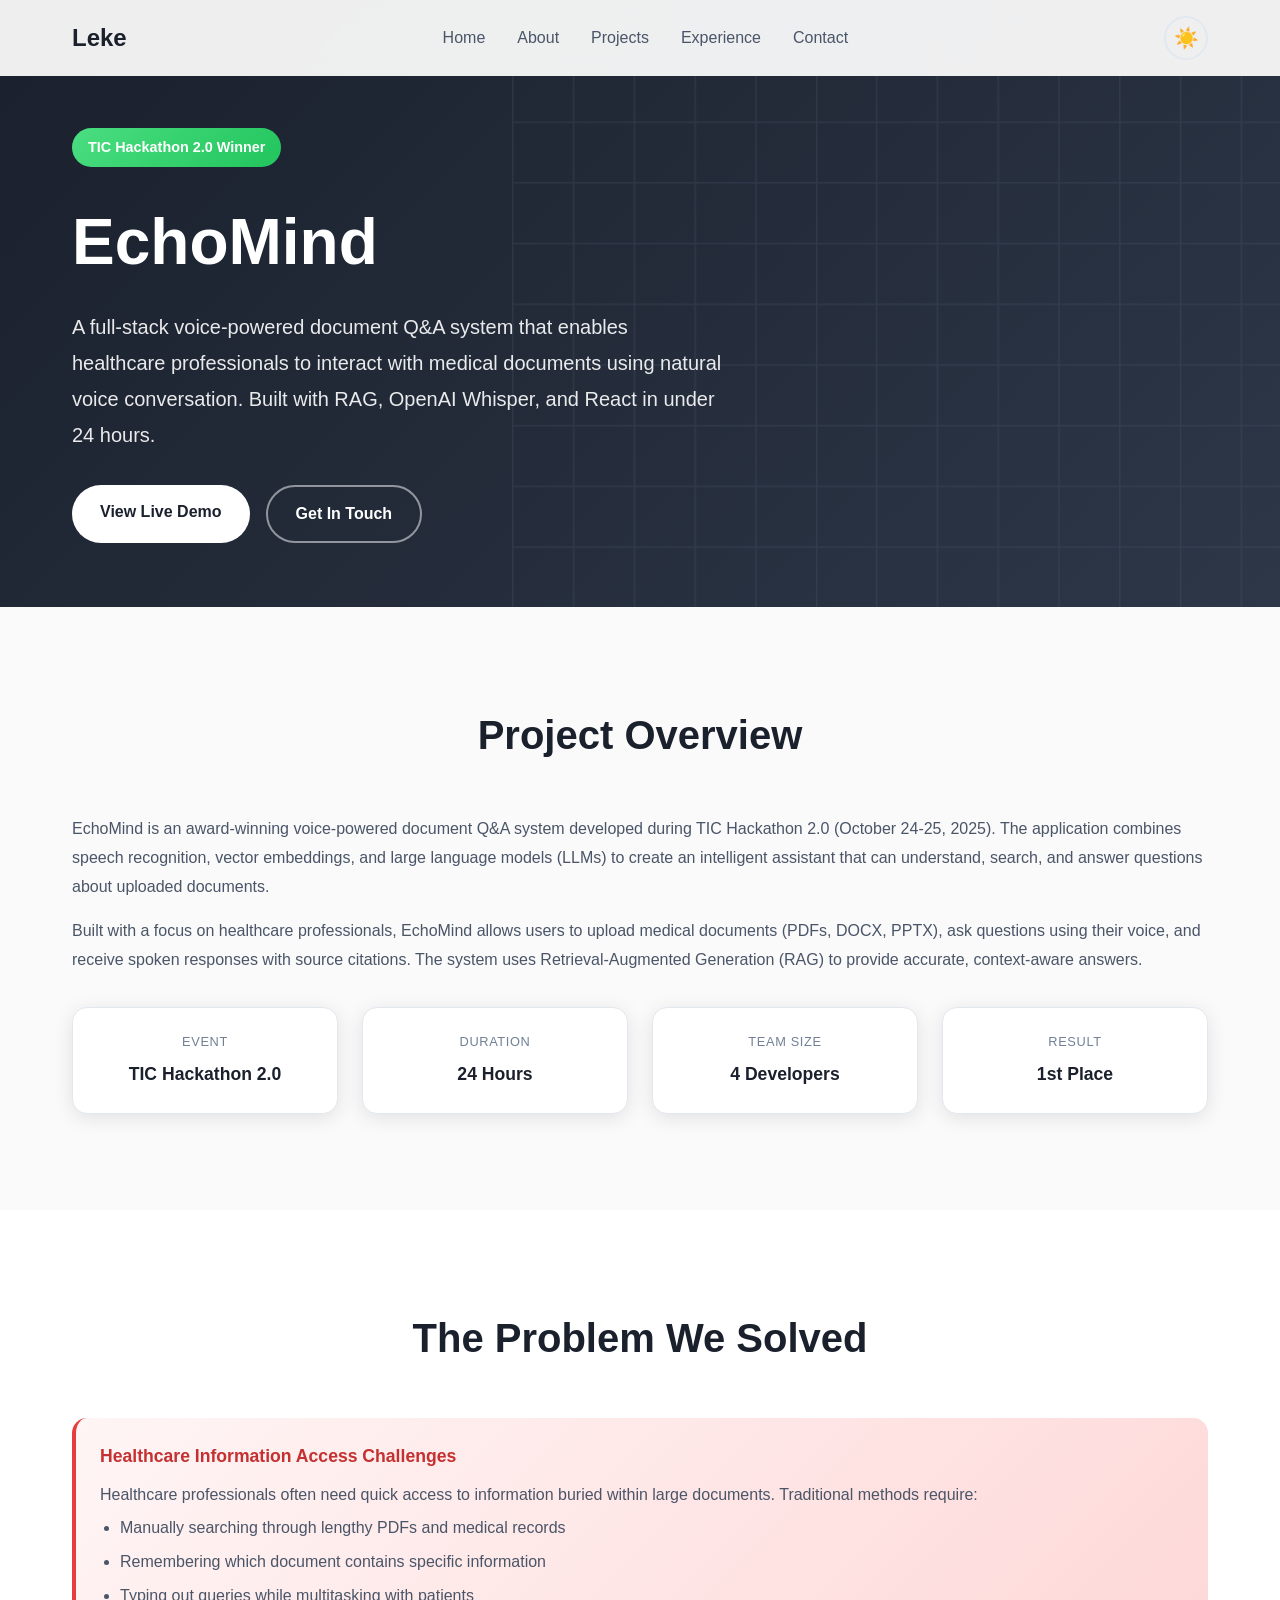
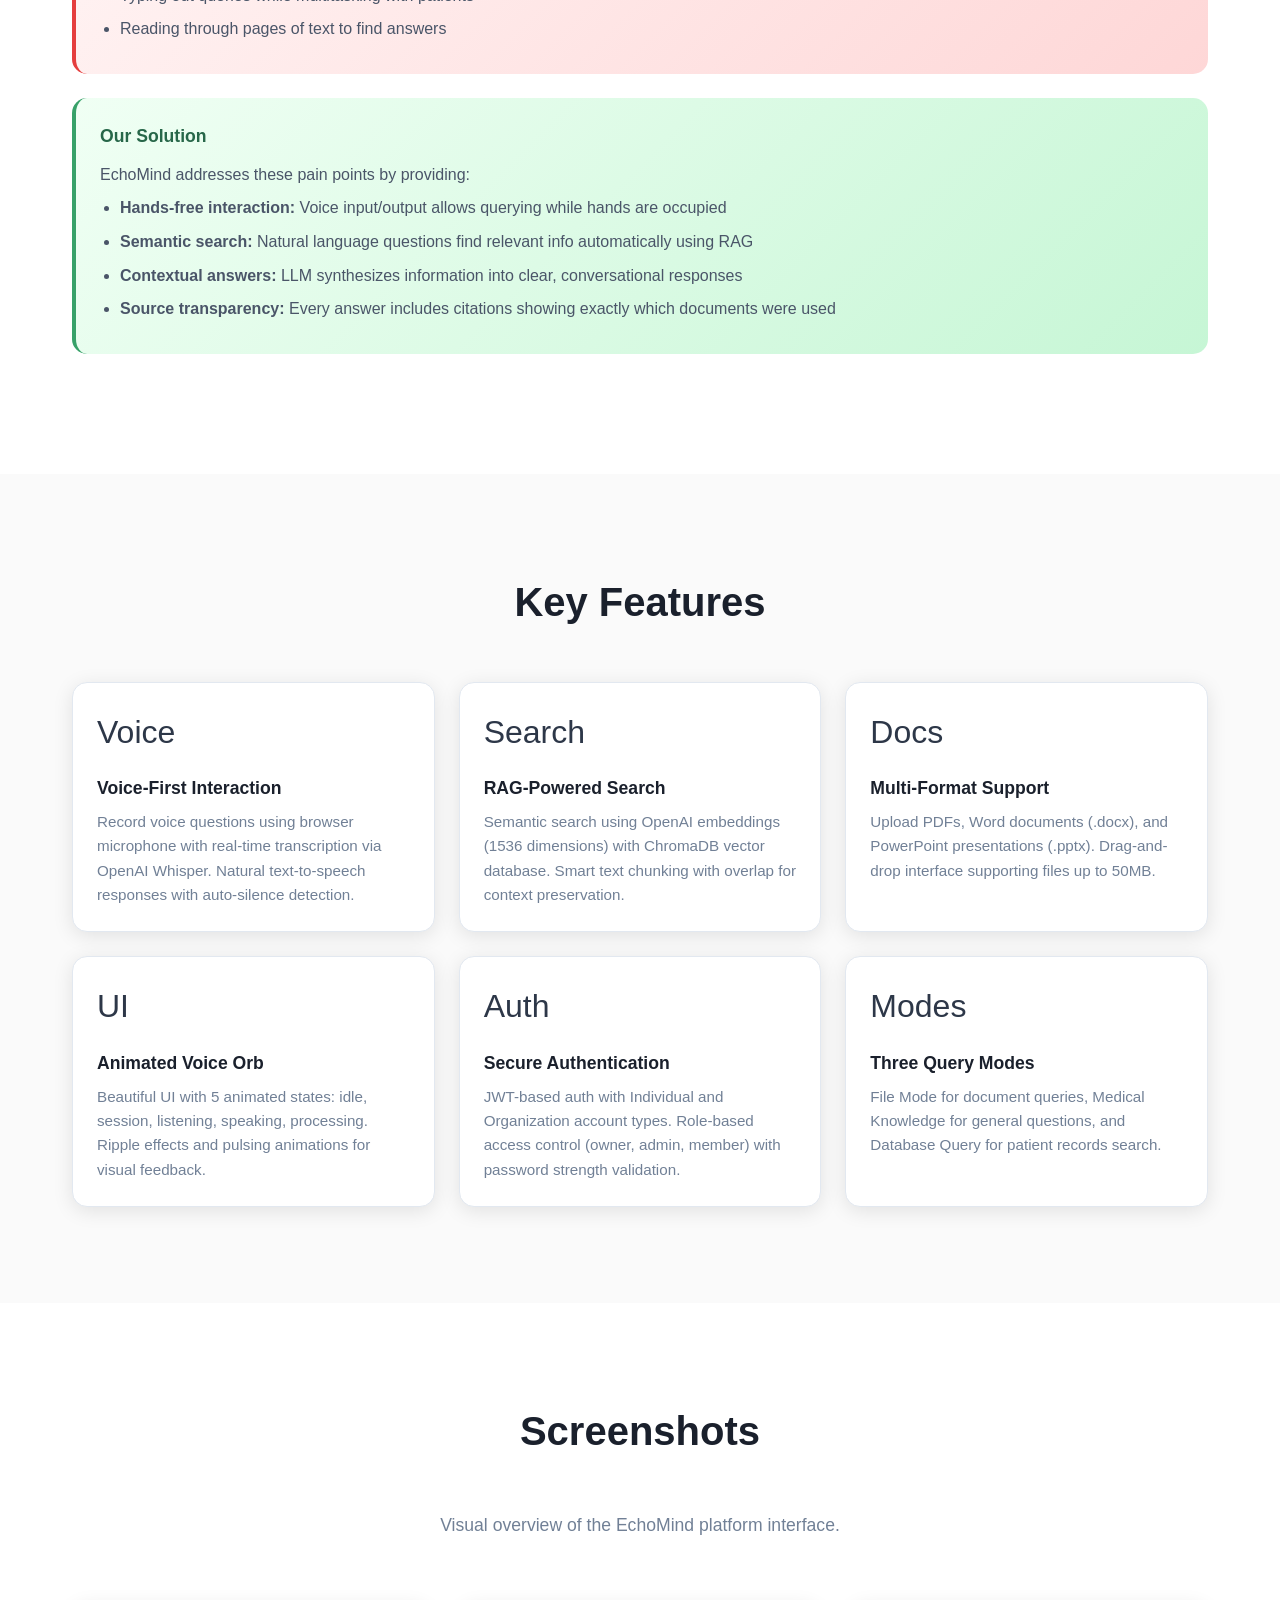
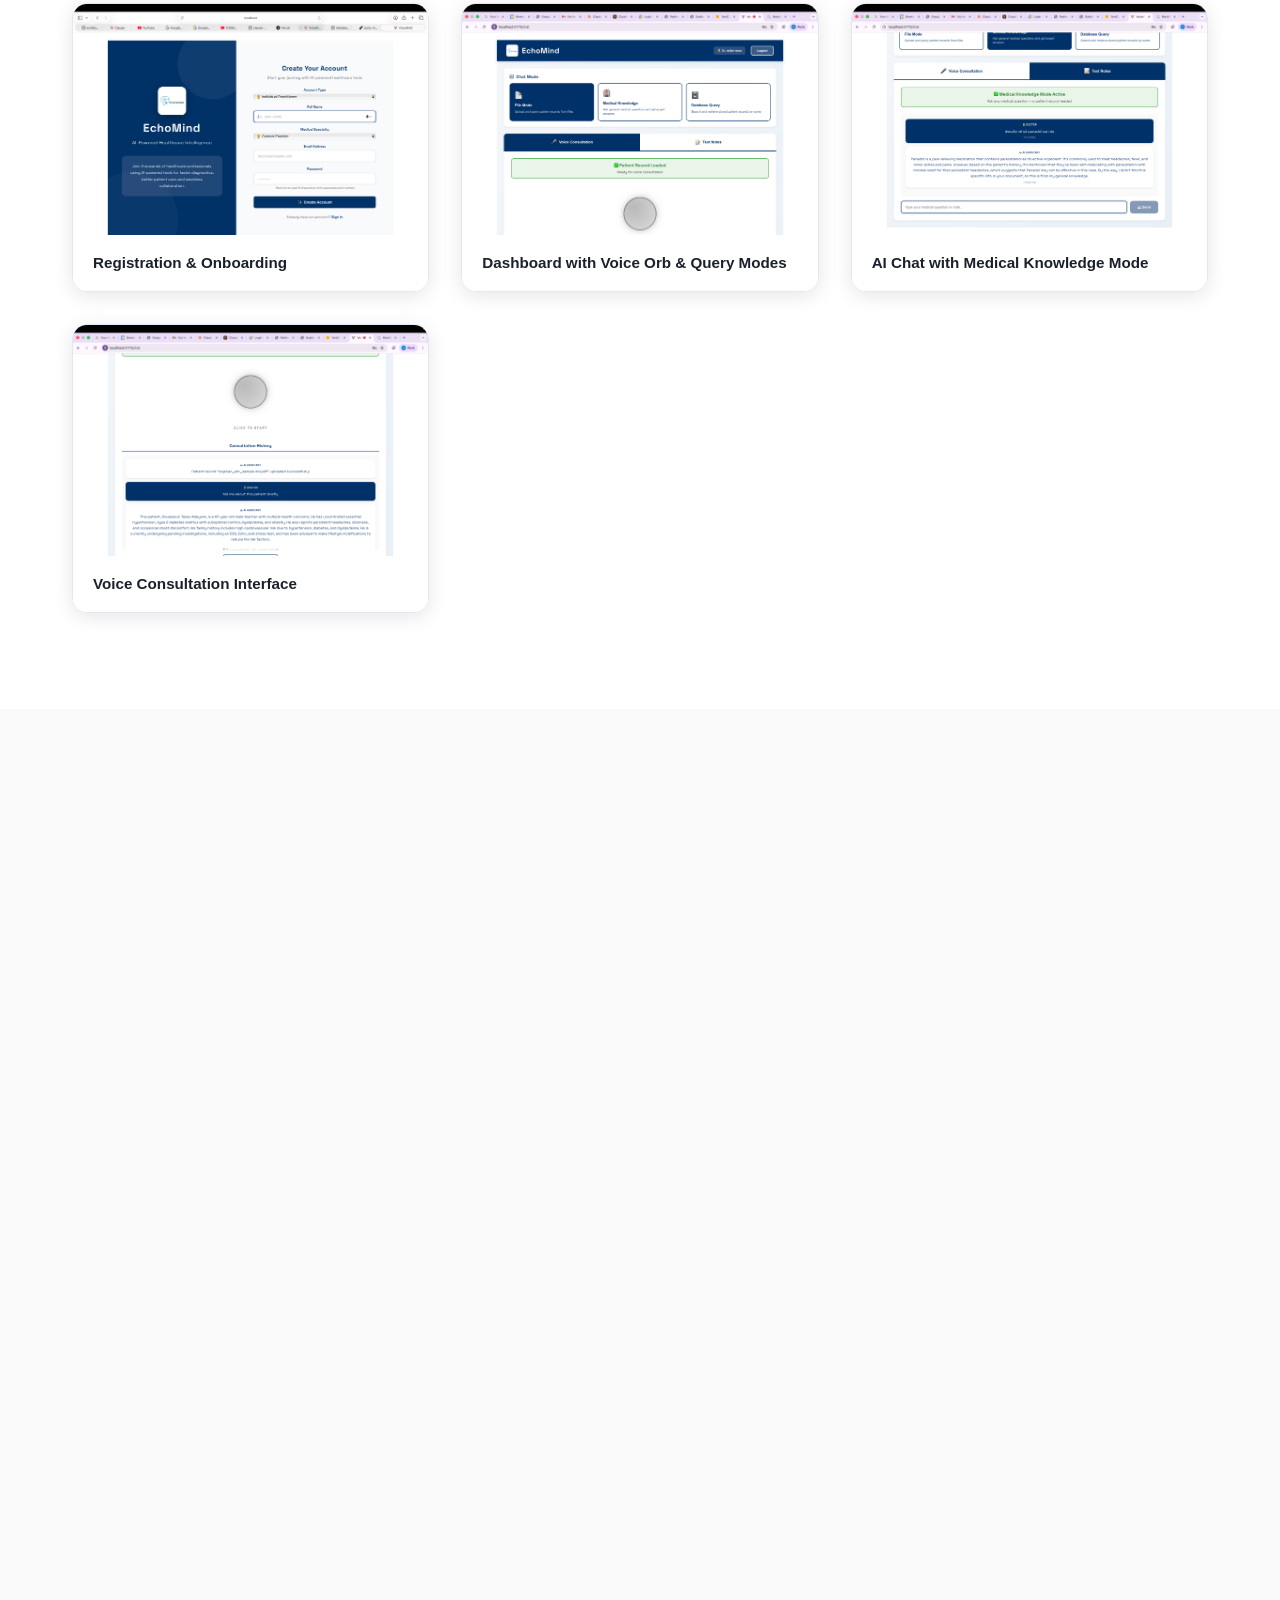
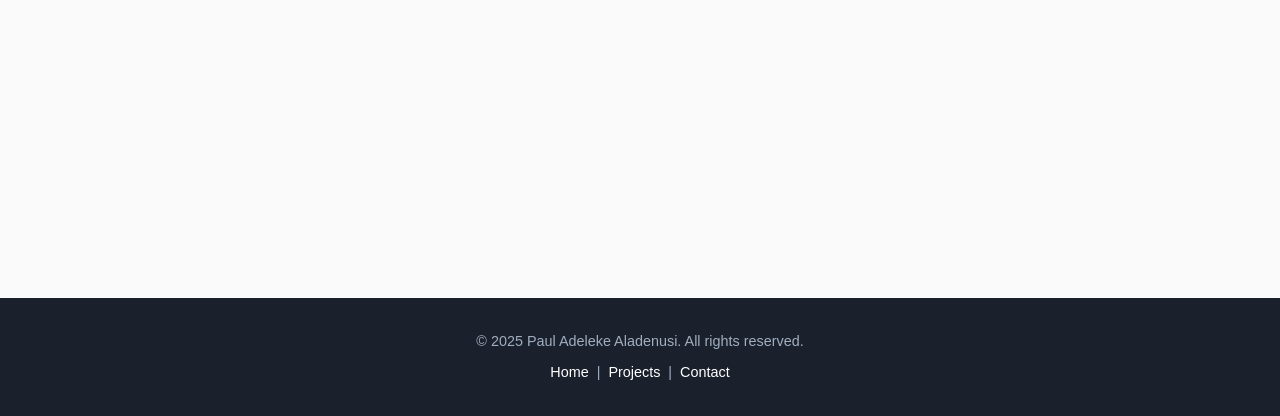
==== commit 886cc20e: "Add dark/light mode toggle with smooth transitions - Add CSS variables for dark theme colors - Add t" ====
--- a/project-echomind.html
+++ b/project-echomind.html
@@ -39,6 +39,10 @@
                         <li><a href="index.html#experience">Experience</a></li>
                         <li><a href="index.html#contact">Contact</a></li>
                     </ul>
+                    <button class="theme-toggle" id="themeToggle" aria-label="Toggle dark mode">
+                        <span class="icon sun-icon">☀️</span>
+                        <span class="icon moon-icon">🌙</span>
+                    </button>
                 </div>
             </div>
         </nav>
--- a/css/styles.css
+++ b/css/styles.css
@@ -6,21 +6,44 @@
    CSS Variables
    -------------------------------------------------------------------------- */
 :root {
+    /* Light theme (default) */
     --color-primary: #1a202c;
     --color-secondary: #4a5568;
     --color-text: #2d3748;
     --color-text-muted: #718096;
     --color-bg: #fafafa;
     --color-bg-white: #ffffff;
+    --color-bg-alt: #f7fafc;
     --color-border: #e2e8f0;
     --color-success: #4ade80;
+    --color-card-bg: #ffffff;
+    --color-nav-bg: rgba(250, 250, 250, 0.95);
+    --color-input-bg: #2d3748;
+    --shadow-color: rgba(0, 0, 0, 0.1);
     --font-family: 'Inter', -apple-system, BlinkMacSystemFont, 'Segoe UI', sans-serif;
     --font-mono: 'Monaco', 'Courier New', monospace;
     --transition-fast: 0.15s ease;
     --transition-base: 0.3s ease;
+    --transition-theme: 0.4s ease;
     --border-radius: 15px;
     --border-radius-lg: 20px;
     --border-radius-full: 50px;
+}
+
+/* Dark theme */
+[data-theme="dark"] {
+    --color-primary: #e2e8f0;
+    --color-secondary: #a0aec0;
+    --color-text: #e2e8f0;
+    --color-text-muted: #a0aec0;
+    --color-bg: #0f1419;
+    --color-bg-white: #1a202c;
+    --color-bg-alt: #171d24;
+    --color-border: #2d3748;
+    --color-card-bg: #1a202c;
+    --color-nav-bg: rgba(15, 20, 25, 0.95);
+    --color-input-bg: #2d3748;
+    --shadow-color: rgba(0, 0, 0, 0.3);
 }
 
 /* --------------------------------------------------------------------------
@@ -43,6 +66,66 @@
     background: var(--color-bg);
     overflow-x: hidden;
     cursor: none;
+    transition: background-color var(--transition-theme), color var(--transition-theme);
+}
+
+/* Theme Toggle Button */
+.theme-toggle {
+    background: none;
+    border: 2px solid var(--color-border);
+    border-radius: var(--border-radius-full);
+    padding: 0.5rem;
+    cursor: pointer;
+    display: flex;
+    align-items: center;
+    justify-content: center;
+    width: 44px;
+    height: 44px;
+    transition: var(--transition-base);
+    position: relative;
+    overflow: hidden;
+}
+
+.theme-toggle:hover {
+    border-color: var(--color-secondary);
+    transform: scale(1.05);
+}
+
+.theme-toggle .icon {
+    font-size: 1.25rem;
+    transition: transform 0.5s ease, opacity 0.3s ease;
+}
+
+.theme-toggle .sun-icon {
+    position: absolute;
+}
+
+.theme-toggle .moon-icon {
+    position: absolute;
+}
+
+/* Light mode: show sun, hide moon */
+[data-theme="light"] .theme-toggle .sun-icon,
+:root:not([data-theme]) .theme-toggle .sun-icon {
+    opacity: 1;
+    transform: rotate(0deg) scale(1);
+}
+
+[data-theme="light"] .theme-toggle .moon-icon,
+:root:not([data-theme]) .theme-toggle .moon-icon {
+    opacity: 0;
+    transform: rotate(-90deg) scale(0.5);
+}
+
+/* Dark mode: show moon, hide sun */
+[data-theme="dark"] .theme-toggle .sun-icon {
+    opacity: 0;
+    transform: rotate(90deg) scale(0.5);
+}
+
+[data-theme="dark"] .theme-toggle .moon-icon {
+    opacity: 1;
+    transform: rotate(0deg) scale(1);
 }
 
 .container {
@@ -59,11 +142,11 @@
     position: fixed;
     top: 0;
     width: 100%;
-    background: rgba(250, 250, 250, 0.95);
+    background: var(--color-nav-bg);
     backdrop-filter: blur(10px);
     z-index: 1000;
     padding: 1rem 0;
-    transition: var(--transition-base);
+    transition: background-color var(--transition-theme), box-shadow var(--transition-base);
 }
 
 nav.scrolled {
@@ -168,9 +251,10 @@
     min-height: 100vh;
     display: flex;
     align-items: center;
-    background: linear-gradient(135deg, var(--color-bg) 0%, #f7fafc 100%);
+    background: linear-gradient(135deg, var(--color-bg) 0%, var(--color-bg-alt) 100%);
     position: relative;
     overflow: hidden;
+    transition: background var(--transition-theme);
 }
 
 .hero::before {
@@ -327,9 +411,10 @@
 .stat {
     text-align: center;
     padding: 1.5rem;
-    background: white;
+    background: var(--color-card-bg);
     border-radius: var(--border-radius);
-    box-shadow: 0 4px 20px rgba(0, 0, 0, 0.05);
+    box-shadow: 0 4px 20px var(--shadow-color);
+    transition: background-color var(--transition-theme);
 }
 
 .stat-number {
@@ -349,7 +434,8 @@
    Projects Section
    -------------------------------------------------------------------------- */
 .projects {
-    background: white;
+    background: var(--color-bg-white);
+    transition: background-color var(--transition-theme);
 }
 
 .projects-grid {
@@ -469,11 +555,12 @@
 }
 
 .timeline-content {
-    background: white;
+    background: var(--color-card-bg);
     padding: 2rem;
     border-radius: var(--border-radius);
-    box-shadow: 0 4px 20px rgba(0, 0, 0, 0.05);
+    box-shadow: 0 4px 20px var(--shadow-color);
     position: relative;
+    transition: background-color var(--transition-theme);
 }
 
 .timeline-content::before {
@@ -624,11 +711,11 @@
 .skill-bubble {
     display: inline-block;
     padding: 0.5rem 1rem;
-    background: white;
+    background: var(--color-card-bg);
     border: 2px solid var(--color-border);
     border-radius: 25px;
     margin: 0.25rem;
-    transition: var(--transition-base);
+    transition: background-color var(--transition-theme), border-color var(--transition-base), transform var(--transition-base);
     cursor: pointer;
     position: relative;
     overflow: hidden;
@@ -1041,13 +1128,13 @@
 }
 
 .overview-card {
-    background: white;
+    background: var(--color-card-bg);
     padding: 1.5rem;
     border-radius: var(--border-radius);
-    box-shadow: 0 4px 20px rgba(0, 0, 0, 0.05);
+    box-shadow: 0 4px 20px var(--shadow-color);
     border: 1px solid var(--color-border);
     text-align: center;
-    transition: var(--transition-base);
+    transition: background-color var(--transition-theme), transform var(--transition-base);
 }
 
 .overview-card:hover {
@@ -1116,12 +1203,12 @@
 }
 
 .feature-card {
-    background: white;
+    background: var(--color-card-bg);
     padding: 1.5rem;
     border-radius: var(--border-radius);
-    box-shadow: 0 4px 20px rgba(0, 0, 0, 0.05);
+    box-shadow: 0 4px 20px var(--shadow-color);
     border: 1px solid var(--color-border);
-    transition: var(--transition-base);
+    transition: background-color var(--transition-theme), transform var(--transition-base);
 }
 
 .feature-card:hover {
@@ -1148,7 +1235,8 @@
 
 /* Screenshots */
 .screenshots-section {
-    background: white;
+    background: var(--color-bg-white);
+    transition: background-color var(--transition-theme);
 }
 
 .screenshots-grid {
@@ -1179,15 +1267,17 @@
 
 .screenshot-card .caption {
     padding: 1rem 1.25rem;
-    background: var(--color-bg);
+    background: var(--color-card-bg);
     font-weight: 600;
     color: var(--color-primary);
     font-size: 0.95rem;
+    transition: background-color var(--transition-theme);
 }
 
 /* Tech Section */
 .tech-section {
-    background: #f7fafc;
+    background: var(--color-bg-alt);
+    transition: background-color var(--transition-theme);
 }
 
 .tech-category {
@@ -1246,12 +1336,13 @@
 
 /* Role Box */
 .role-box {
-    background: white;
+    background: var(--color-card-bg);
     padding: 2rem;
     border-radius: var(--border-radius-lg);
-    box-shadow: 0 4px 20px rgba(0, 0, 0, 0.05);
+    box-shadow: 0 4px 20px var(--shadow-color);
     border: 1px solid var(--color-border);
     margin-top: 1.5rem;
+    transition: background-color var(--transition-theme);
 }
 
 .role-box h3 {
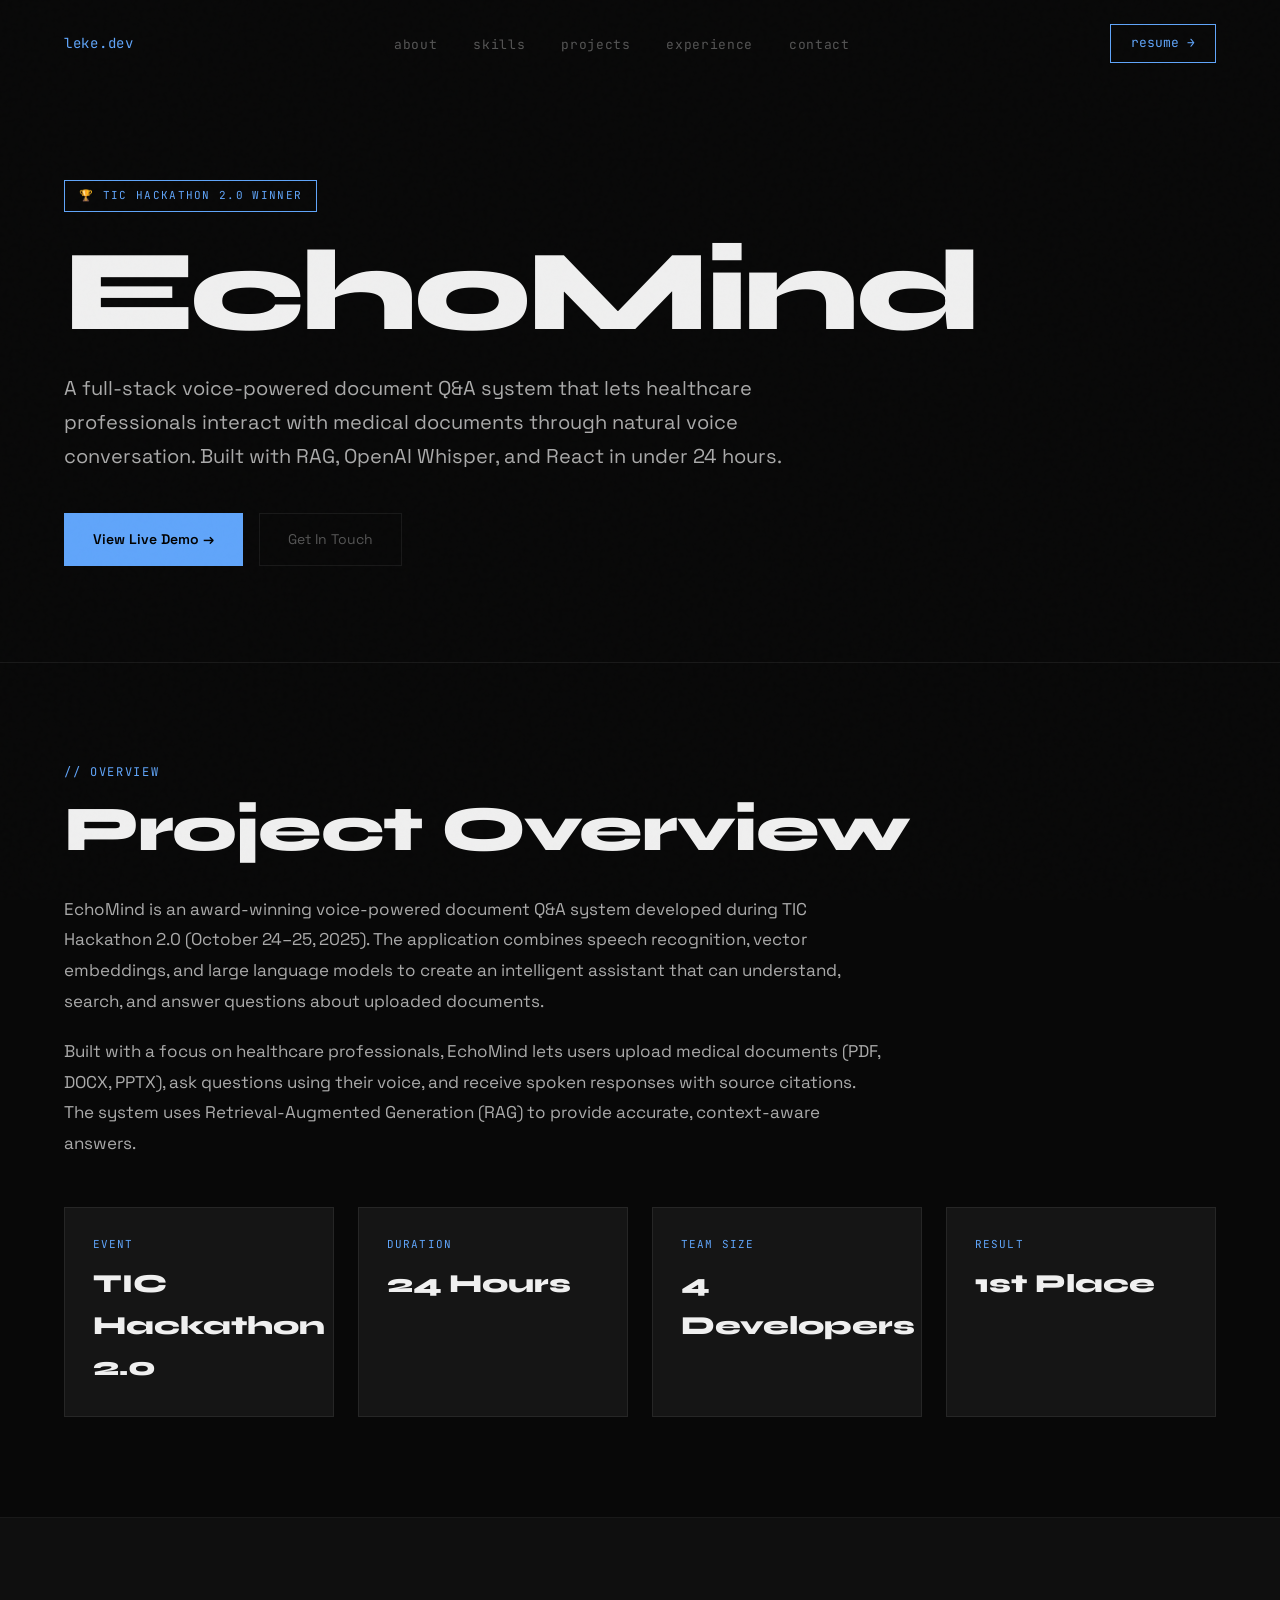
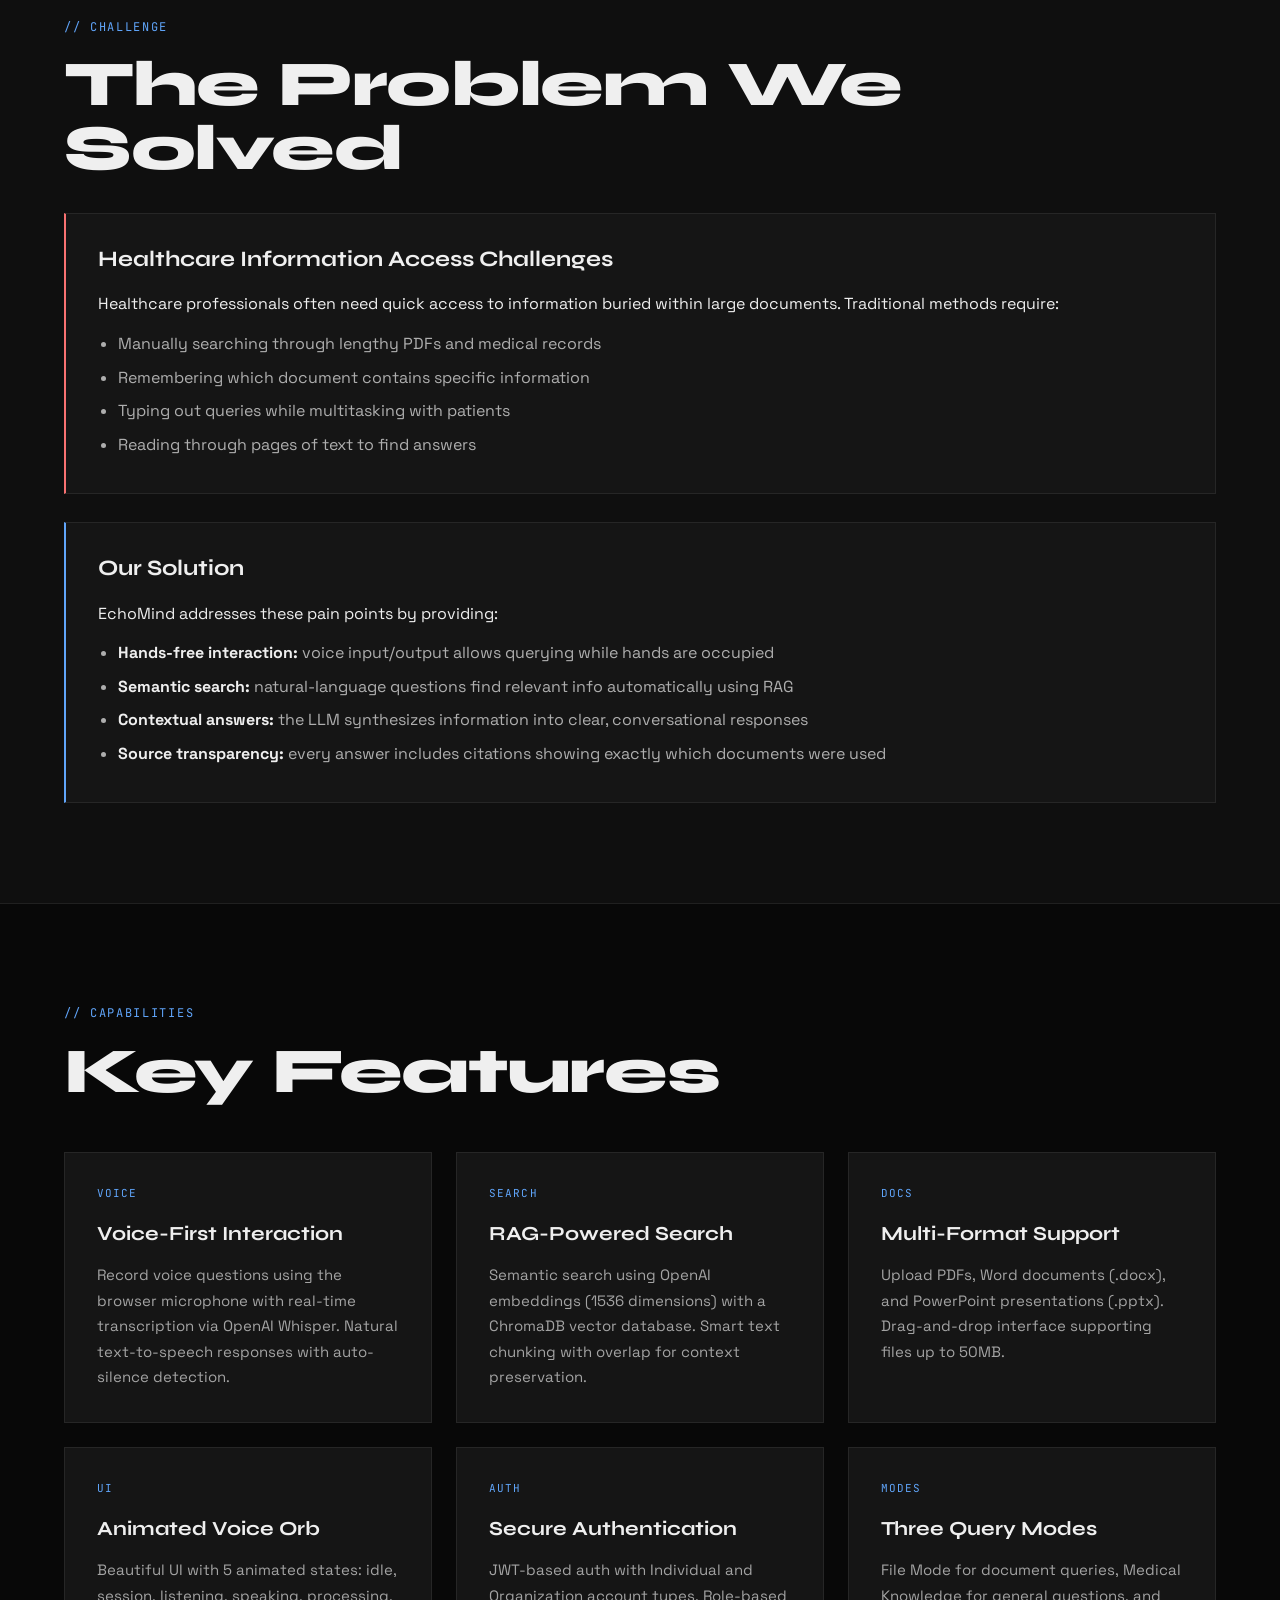
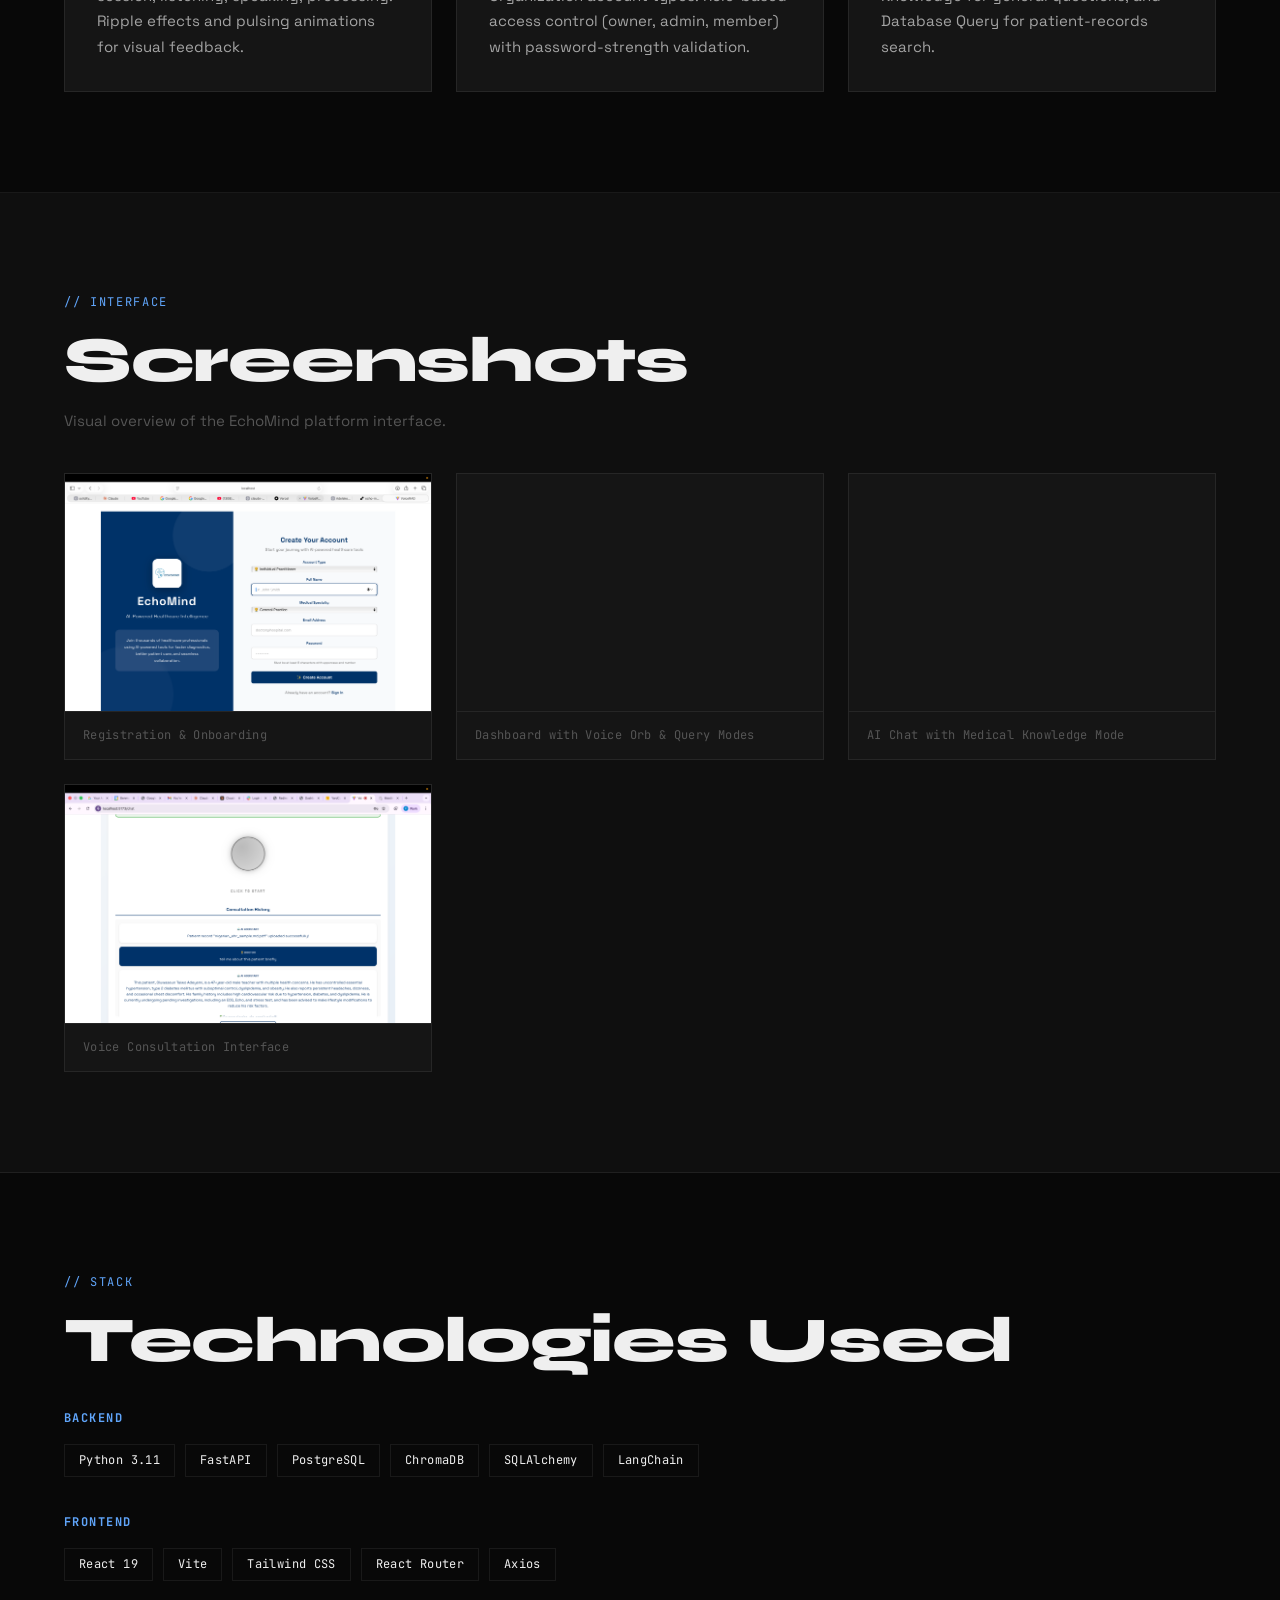
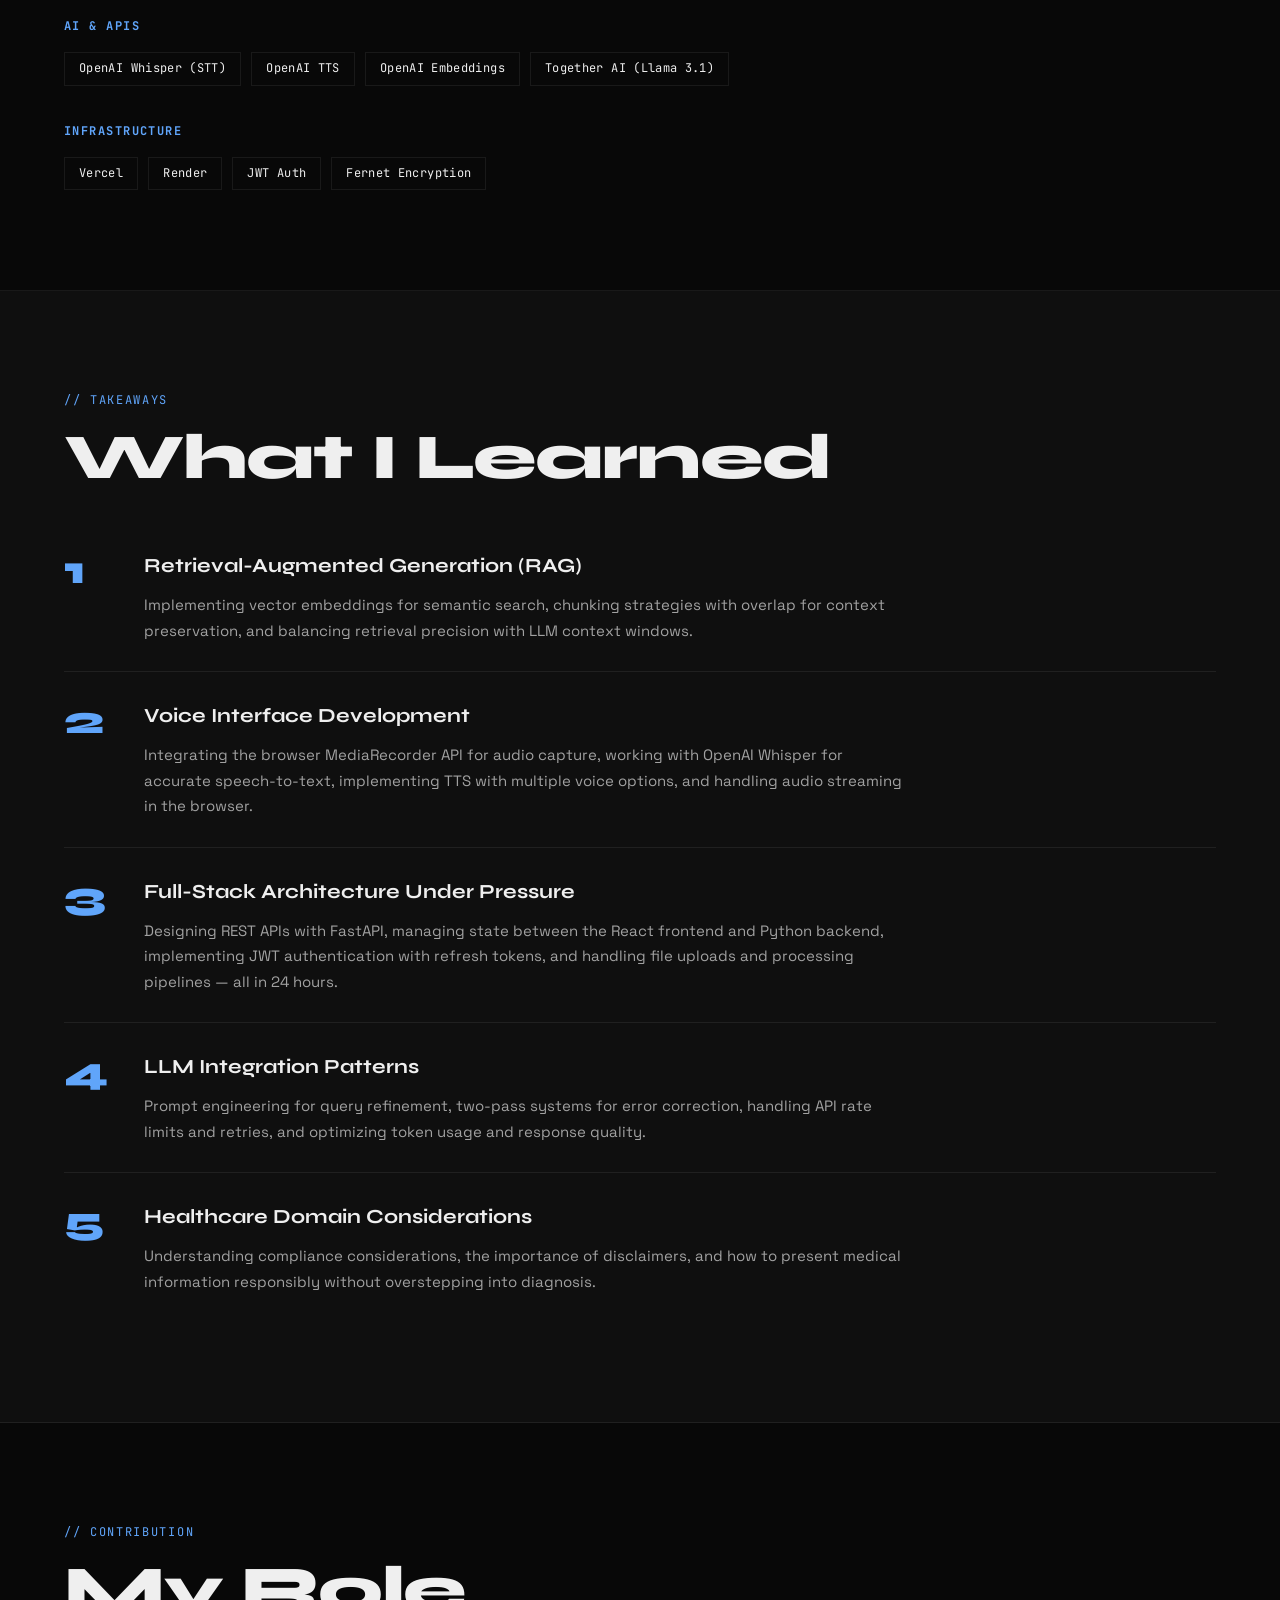
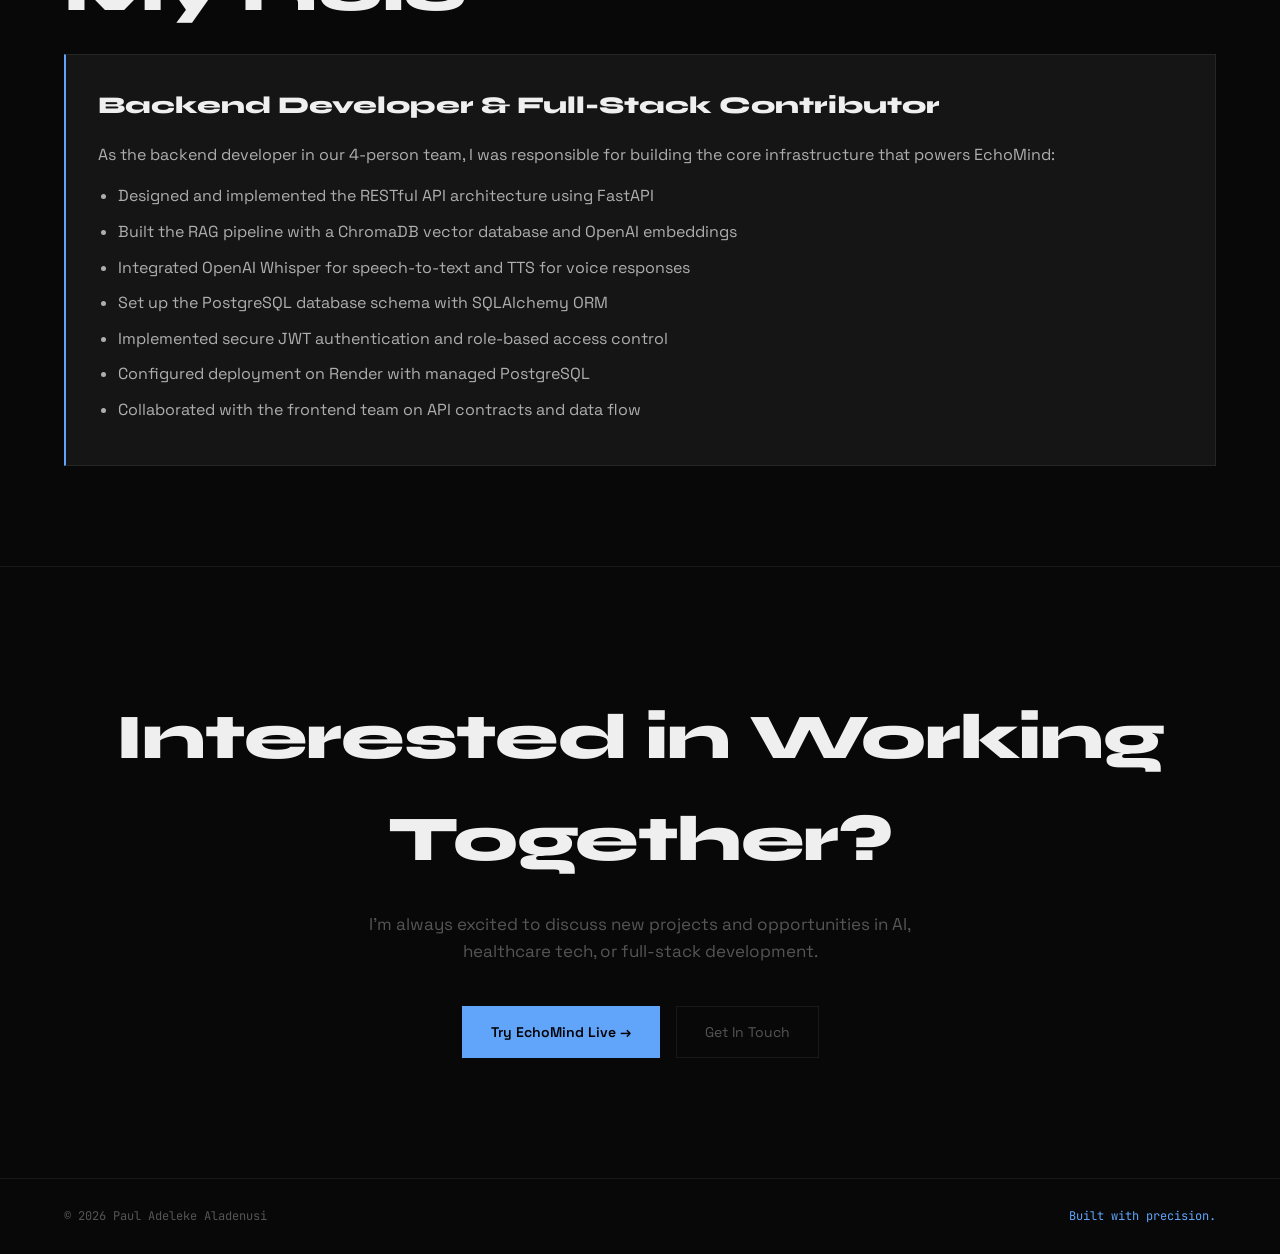
==== commit b51de3b0: "redesign: rebuild portfolio to match design handoff — new hero, globe, editorial projects, timeline " ====
--- a/project-echomind.html
+++ b/project-echomind.html
@@ -1,340 +1,288 @@
 <!DOCTYPE html>
 <html lang="en">
 <head>
-    <meta charset="UTF-8">
-    <meta name="viewport" content="width=device-width, initial-scale=1.0">
-    <title>EchoMind - Voice-Powered Healthcare AI | Paul Aladenusi</title>
-
-    <!-- SEO Meta Tags -->
-    <meta name="description" content="EchoMind - Award-winning voice-powered document Q&A system for healthcare professionals. Built with RAG, OpenAI, and React.">
-    <meta name="author" content="Paul Adeleke Aladenusi">
-
-    <!-- Open Graph -->
-    <meta property="og:type" content="article">
-    <meta property="og:title" content="EchoMind - Voice-Powered Healthcare AI">
-    <meta property="og:description" content="Award-winning voice-powered document Q&A system built with RAG, OpenAI Whisper, and React in under 24 hours.">
-
-    <!-- Favicon -->
-    <link rel="icon" type="image/x-icon" href="assets/images/favicon.ico">
-
-    <!-- External Stylesheet -->
-    <link rel="stylesheet" href="css/styles.css">
+<meta charset="UTF-8">
+<meta name="viewport" content="width=device-width, initial-scale=1.0">
+<title>EchoMind — Voice-Powered Healthcare AI | Paul Adeleke Aladenusi</title>
+
+<!-- SEO -->
+<meta name="description" content="EchoMind — award-winning voice-powered document Q&A system for healthcare professionals. Built with RAG, OpenAI Whisper, FastAPI and React in under 24 hours at TIC Hackathon 2.0.">
+<meta name="author" content="Paul Adeleke Aladenusi">
+<meta name="robots" content="index, follow">
+
+<!-- Open Graph -->
+<meta property="og:type" content="article">
+<meta property="og:title" content="EchoMind — Voice-Powered Healthcare AI">
+<meta property="og:description" content="Award-winning voice-powered document Q&A system built with RAG, OpenAI Whisper, and React in under 24 hours.">
+<meta property="og:site_name" content="Paul Aladenusi">
+
+<!-- Favicon (inline) -->
+<link rel="icon" href="data:image/svg+xml,%3Csvg xmlns='http://www.w3.org/2000/svg' viewBox='0 0 32 32'%3E%3Crect width='32' height='32' fill='%23080808'/%3E%3Ctext x='16' y='24' font-family='Arial,sans-serif' font-size='22' font-weight='800' fill='%2360a5fa' text-anchor='middle'%3EL%3C/text%3E%3C/svg%3E">
+
+<!-- Fonts -->
+<link rel="preconnect" href="https://fonts.googleapis.com">
+<link rel="preconnect" href="https://fonts.gstatic.com" crossorigin>
+<link href="https://fonts.googleapis.com/css2?family=Space+Grotesk:wght@300;400;500;600;700&family=Syne:wght@700;800&family=JetBrains+Mono:wght@400;500&display=swap" rel="stylesheet">
+
+<!-- Shared design tokens & base -->
+<link rel="stylesheet" href="css/styles.css">
+
+<!-- Detail-page components (built on the shared tokens) -->
+<style>
+.proj-hero {
+  padding: 180px 64px 96px;
+  border-bottom: 1px solid var(--border);
+  position: relative;
+}
+.proj-eyebrow {
+  display: inline-block; font-family: var(--font-mono); font-size: 11px;
+  letter-spacing: 0.12em; color: var(--accent); border: 1px solid var(--accent);
+  padding: 6px 14px; margin-bottom: 28px; text-transform: uppercase;
+}
+.proj-hero h1 {
+  font-family: var(--font-display); font-size: clamp(56px,9vw,120px);
+  font-weight: 800; letter-spacing: -0.03em; line-height: 0.9; margin-bottom: 28px;
+}
+.proj-hero .subtitle {
+  font-size: clamp(16px,1.8vw,20px); color: rgba(239,239,239,0.7);
+  max-width: 760px; line-height: 1.7; margin-bottom: 40px;
+}
+.hero-links { display: flex; gap: 16px; flex-wrap: wrap; }
+
+.proj-section { padding: 100px 64px; border-bottom: 1px solid var(--border); }
+.proj-section.alt { background: var(--bg2); }
+.proj-section .section-title { margin-bottom: 32px; }
+.proj-copy { max-width: 820px; }
+.proj-copy p { font-size: 17px; color: rgba(239,239,239,0.7); line-height: 1.8; margin-bottom: 20px; }
+.proj-copy p strong { color: var(--text); }
+.section-subtitle { color: var(--muted); margin-top: -16px; margin-bottom: 8px; font-size: 15px; }
+
+.overview-grid { display: grid; grid-template-columns: repeat(auto-fit,minmax(200px,1fr)); gap: 24px; margin-top: 48px; }
+.overview-card { border: 1px solid var(--border); padding: 28px; background: var(--bg3); }
+.overview-card .label { font-family: var(--font-mono); font-size: 11px; letter-spacing: 0.1em; color: var(--accent); text-transform: uppercase; margin-bottom: 10px; }
+.overview-card .value { font-family: var(--font-display); font-size: 26px; font-weight: 800; }
+
+.highlight-box { border: 1px solid var(--border); border-left: 2px solid var(--accent); padding: 28px 32px; margin-top: 28px; background: var(--bg3); }
+.highlight-box.problem { border-left-color: #f87171; }
+.highlight-box h3 { font-family: var(--font-display); font-size: 22px; font-weight: 700; margin-bottom: 14px; }
+.highlight-box ul { margin: 14px 0 0 20px; color: rgba(239,239,239,0.7); }
+.highlight-box li { margin-bottom: 8px; line-height: 1.6; }
+.highlight-box strong { color: var(--text); }
+
+.features-grid { display: grid; grid-template-columns: repeat(auto-fit,minmax(300px,1fr)); gap: 24px; margin-top: 48px; }
+.feature-card { border: 1px solid var(--border); padding: 32px; background: var(--bg3); transition: border-color 0.3s; }
+.feature-card:hover { border-color: var(--accent-border); }
+.feature-icon { font-family: var(--font-mono); font-size: 11px; letter-spacing: 0.1em; color: var(--accent); text-transform: uppercase; margin-bottom: 16px; }
+.feature-card h4 { font-family: var(--font-display); font-size: 20px; font-weight: 700; margin-bottom: 12px; }
+.feature-card p { color: rgba(239,239,239,0.65); font-size: 15px; line-height: 1.7; }
+
+.screenshots-grid { display: grid; grid-template-columns: repeat(auto-fit,minmax(340px,1fr)); gap: 24px; margin-top: 40px; }
+.screenshot-card { border: 1px solid var(--border); overflow: hidden; background: var(--bg3); }
+.screenshot-card img { width: 100%; height: auto; display: block; border-bottom: 1px solid var(--border); }
+.screenshot-card .caption { font-family: var(--font-mono); font-size: 12px; color: var(--muted); padding: 14px 18px; letter-spacing: 0.03em; }
+
+.tech-category { margin-top: 36px; }
+.tech-category h4 { font-family: var(--font-mono); font-size: 12px; letter-spacing: 0.12em; color: var(--accent); text-transform: uppercase; margin-bottom: 16px; }
+.tech-grid { display: flex; flex-wrap: wrap; gap: 10px; }
+.tech-tag { font-family: var(--font-mono); font-size: 12px; color: var(--text); border: 1px solid var(--border); padding: 6px 14px; letter-spacing: 0.03em; transition: all 0.2s; }
+.tech-tag:hover { border-color: var(--accent-line); color: var(--accent); }
+
+.learning-item { display: flex; gap: 24px; padding: 28px 0; border-bottom: 1px solid var(--border); }
+.learning-item:last-child { border-bottom: none; }
+.learning-number { font-family: var(--font-display); font-size: 40px; font-weight: 800; color: var(--accent); line-height: 1; flex-shrink: 0; width: 56px; }
+.learning-content h4 { font-family: var(--font-display); font-size: 20px; font-weight: 700; margin-bottom: 10px; }
+.learning-content p { color: rgba(239,239,239,0.65); font-size: 15px; line-height: 1.7; max-width: 760px; }
+
+.role-box { border: 1px solid var(--border); border-left: 2px solid var(--accent); padding: 32px; background: var(--bg3); }
+.role-box h3 { font-family: var(--font-display); font-size: 24px; font-weight: 800; margin-bottom: 16px; }
+.role-box p { color: rgba(239,239,239,0.7); }
+.role-box ul { margin: 16px 0 0 20px; color: rgba(239,239,239,0.7); }
+.role-box li { margin-bottom: 10px; line-height: 1.6; }
+
+.cta-section { text-align: center; padding: 120px 64px; }
+.cta-section h2 { font-family: var(--font-display); font-size: clamp(36px,5vw,64px); font-weight: 800; letter-spacing: -0.02em; margin-bottom: 20px; }
+.cta-section p { color: var(--muted); max-width: 600px; margin: 0 auto 40px; font-size: 17px; }
+.cta-buttons { display: flex; justify-content: center; gap: 16px; flex-wrap: wrap; }
+
+@media (max-width: 900px) {
+  .proj-hero { padding: 140px 28px 72px; }
+  .proj-section, .cta-section { padding: 72px 28px; }
+  .learning-number { width: 40px; font-size: 32px; }
+}
+</style>
 </head>
 <body>
-    <!-- Header with Navigation -->
-    <header>
-        <nav id="navbar" class="scrolled">
-            <div class="container">
-                <div class="nav-container">
-                    <a href="index.html" class="logo">Leke</a>
-                    <button class="mobile-menu-toggle" id="mobileMenuToggle" aria-label="Toggle mobile menu">
-                        <span class="hamburger-line"></span>
-                        <span class="hamburger-line"></span>
-                        <span class="hamburger-line"></span>
-                    </button>
-                    <ul class="nav-links" id="navLinks">
-                        <li><a href="index.html#home">Home</a></li>
-                        <li><a href="index.html#about">About</a></li>
-                        <li><a href="index.html#projects">Projects</a></li>
-                        <li><a href="index.html#experience">Experience</a></li>
-                        <li><a href="index.html#contact">Contact</a></li>
-                    </ul>
-                    <button class="theme-toggle" id="themeToggle" aria-label="Toggle dark mode">
-                        <span class="icon sun-icon">☀️</span>
-                        <span class="icon moon-icon">🌙</span>
-                    </button>
-                </div>
-            </div>
-        </nav>
-    </header>
-
-    <!-- Main Content -->
-    <main>
-        <!-- Project Hero Section -->
-        <section class="project-hero">
-            <div class="container">
-                <div class="hero-content fade-in">
-                    <div class="badge">TIC Hackathon 2.0 Winner</div>
-                    <h1>EchoMind</h1>
-                    <p class="subtitle">A full-stack voice-powered document Q&A system that enables healthcare professionals to interact with medical documents using natural voice conversation. Built with RAG, OpenAI Whisper, and React in under 24 hours.</p>
-                    <div class="hero-links">
-                        <a href="https://echo-mind-p83r.vercel.app" target="_blank" rel="noopener noreferrer" class="hero-btn primary">View Live Demo</a>
-                        <a href="index.html#contact" class="hero-btn secondary">Get In Touch</a>
-                    </div>
-                </div>
-            </div>
-        </section>
-
-        <!-- Overview Section -->
-        <section class="fade-in">
-            <div class="container">
-                <h2 class="section-title">Project Overview</h2>
-                <div class="section-content">
-                    <p>EchoMind is an award-winning voice-powered document Q&A system developed during TIC Hackathon 2.0 (October 24-25, 2025). The application combines speech recognition, vector embeddings, and large language models (LLMs) to create an intelligent assistant that can understand, search, and answer questions about uploaded documents.</p>
-                    <p>Built with a focus on healthcare professionals, EchoMind allows users to upload medical documents (PDFs, DOCX, PPTX), ask questions using their voice, and receive spoken responses with source citations. The system uses Retrieval-Augmented Generation (RAG) to provide accurate, context-aware answers.</p>
-                </div>
-
-                <div class="overview-grid">
-                    <article class="overview-card">
-                        <div class="label">Event</div>
-                        <div class="value">TIC Hackathon 2.0</div>
-                    </article>
-                    <article class="overview-card">
-                        <div class="label">Duration</div>
-                        <div class="value">24 Hours</div>
-                    </article>
-                    <article class="overview-card">
-                        <div class="label">Team Size</div>
-                        <div class="value">4 Developers</div>
-                    </article>
-                    <article class="overview-card">
-                        <div class="label">Result</div>
-                        <div class="value">1st Place</div>
-                    </article>
-                </div>
-            </div>
-        </section>
-
-        <!-- Problem & Solution -->
-        <section class="fade-in" style="background: white;">
-            <div class="container">
-                <h2 class="section-title">The Problem We Solved</h2>
-
-                <div class="highlight-box problem">
-                    <h3>Healthcare Information Access Challenges</h3>
-                    <p>Healthcare professionals often need quick access to information buried within large documents. Traditional methods require:</p>
-                    <ul>
-                        <li>Manually searching through lengthy PDFs and medical records</li>
-                        <li>Remembering which document contains specific information</li>
-                        <li>Typing out queries while multitasking with patients</li>
-                        <li>Reading through pages of text to find answers</li>
-                    </ul>
-                </div>
-
-                <div class="highlight-box solution">
-                    <h3>Our Solution</h3>
-                    <p>EchoMind addresses these pain points by providing:</p>
-                    <ul>
-                        <li><strong>Hands-free interaction:</strong> Voice input/output allows querying while hands are occupied</li>
-                        <li><strong>Semantic search:</strong> Natural language questions find relevant info automatically using RAG</li>
-                        <li><strong>Contextual answers:</strong> LLM synthesizes information into clear, conversational responses</li>
-                        <li><strong>Source transparency:</strong> Every answer includes citations showing exactly which documents were used</li>
-                    </ul>
-                </div>
-            </div>
-        </section>
-
-        <!-- Features -->
-        <section class="fade-in">
-            <div class="container">
-                <h2 class="section-title">Key Features</h2>
-
-                <div class="features-grid">
-                    <article class="feature-card">
-                        <div class="feature-icon">Voice</div>
-                        <h4>Voice-First Interaction</h4>
-                        <p>Record voice questions using browser microphone with real-time transcription via OpenAI Whisper. Natural text-to-speech responses with auto-silence detection.</p>
-                    </article>
-                    <article class="feature-card">
-                        <div class="feature-icon">Search</div>
-                        <h4>RAG-Powered Search</h4>
-                        <p>Semantic search using OpenAI embeddings (1536 dimensions) with ChromaDB vector database. Smart text chunking with overlap for context preservation.</p>
-                    </article>
-                    <article class="feature-card">
-                        <div class="feature-icon">Docs</div>
-                        <h4>Multi-Format Support</h4>
-                        <p>Upload PDFs, Word documents (.docx), and PowerPoint presentations (.pptx). Drag-and-drop interface supporting files up to 50MB.</p>
-                    </article>
-                    <article class="feature-card">
-                        <div class="feature-icon">UI</div>
-                        <h4>Animated Voice Orb</h4>
-                        <p>Beautiful UI with 5 animated states: idle, session, listening, speaking, processing. Ripple effects and pulsing animations for visual feedback.</p>
-                    </article>
-                    <article class="feature-card">
-                        <div class="feature-icon">Auth</div>
-                        <h4>Secure Authentication</h4>
-                        <p>JWT-based auth with Individual and Organization account types. Role-based access control (owner, admin, member) with password strength validation.</p>
-                    </article>
-                    <article class="feature-card">
-                        <div class="feature-icon">Modes</div>
-                        <h4>Three Query Modes</h4>
-                        <p>File Mode for document queries, Medical Knowledge for general questions, and Database Query for patient records search.</p>
-                    </article>
-                </div>
-            </div>
-        </section>
-
-        <!-- Screenshots -->
-        <section class="screenshots-section fade-in">
-            <div class="container">
-                <h2 class="section-title">Screenshots</h2>
-                <p class="section-subtitle">Visual overview of the EchoMind platform interface.</p>
-
-                <div class="screenshots-grid">
-                    <figure class="screenshot-card">
-                        <img src="assets/images/echomind/Screenshot 2025-12-17 at 19.12.09.png" alt="EchoMind Registration Page" loading="lazy">
-                        <figcaption class="caption">Registration & Onboarding</figcaption>
-                    </figure>
-                    <figure class="screenshot-card">
-                        <img src="assets/images/echomind/Screenshot 2025-12-17 at 19.10.48.png" alt="EchoMind Dashboard" loading="lazy">
-                        <figcaption class="caption">Dashboard with Voice Orb & Query Modes</figcaption>
-                    </figure>
-                    <figure class="screenshot-card">
-                        <img src="assets/images/echomind/Screenshot 2025-12-17 at 19.11.37.png" alt="EchoMind Chat Interface" loading="lazy">
-                        <figcaption class="caption">AI Chat with Medical Knowledge Mode</figcaption>
-                    </figure>
-                    <figure class="screenshot-card">
-                        <img src="assets/images/echomind/Screenshot 2025-12-17 at 19.10.54.png" alt="EchoMind Voice Consultation" loading="lazy">
-                        <figcaption class="caption">Voice Consultation Interface</figcaption>
-                    </figure>
-                </div>
-            </div>
-        </section>
-
-        <!-- Technologies -->
-        <section class="tech-section fade-in">
-            <div class="container">
-                <h2 class="section-title">Technologies Used</h2>
-
-                <div class="tech-category">
-                    <h4>Backend</h4>
-                    <div class="tech-grid">
-                        <span class="tech-tag">Python 3.11</span>
-                        <span class="tech-tag">FastAPI</span>
-                        <span class="tech-tag">PostgreSQL</span>
-                        <span class="tech-tag">ChromaDB</span>
-                        <span class="tech-tag">SQLAlchemy</span>
-                        <span class="tech-tag">LangChain</span>
-                    </div>
-                </div>
-
-                <div class="tech-category">
-                    <h4>Frontend</h4>
-                    <div class="tech-grid">
-                        <span class="tech-tag">React 19</span>
-                        <span class="tech-tag">Vite</span>
-                        <span class="tech-tag">Tailwind CSS</span>
-                        <span class="tech-tag">React Router</span>
-                        <span class="tech-tag">Axios</span>
-                    </div>
-                </div>
-
-                <div class="tech-category">
-                    <h4>AI & APIs</h4>
-                    <div class="tech-grid">
-                        <span class="tech-tag">OpenAI Whisper (STT)</span>
-                        <span class="tech-tag">OpenAI TTS</span>
-                        <span class="tech-tag">OpenAI Embeddings</span>
-                        <span class="tech-tag">Together AI (Llama 3.1)</span>
-                    </div>
-                </div>
-
-                <div class="tech-category">
-                    <h4>Infrastructure</h4>
-                    <div class="tech-grid">
-                        <span class="tech-tag">Vercel</span>
-                        <span class="tech-tag">Render</span>
-                        <span class="tech-tag">JWT Auth</span>
-                        <span class="tech-tag">Fernet Encryption</span>
-                    </div>
-                </div>
-            </div>
-        </section>
-
-        <!-- What I Learned -->
-        <section class="fade-in" style="background: white;">
-            <div class="container">
-                <h2 class="section-title">What I Learned</h2>
-
-                <article class="learning-item">
-                    <div class="learning-number">1</div>
-                    <div class="learning-content">
-                        <h4>Retrieval-Augmented Generation (RAG)</h4>
-                        <p>Implementing vector embeddings for semantic search, chunking strategies with overlap for context preservation, and balancing retrieval precision with LLM context windows.</p>
-                    </div>
-                </article>
-
-                <article class="learning-item">
-                    <div class="learning-number">2</div>
-                    <div class="learning-content">
-                        <h4>Voice Interface Development</h4>
-                        <p>Integrating browser MediaRecorder API for audio capture, working with OpenAI Whisper for accurate speech-to-text, implementing TTS with multiple voice options, and handling audio streaming in the browser.</p>
-                    </div>
-                </article>
-
-                <article class="learning-item">
-                    <div class="learning-number">3</div>
-                    <div class="learning-content">
-                        <h4>Full-Stack Architecture Under Pressure</h4>
-                        <p>Designing REST APIs with FastAPI, managing state between React frontend and Python backend, implementing JWT authentication with refresh tokens, and handling file uploads and processing pipelines - all in 24 hours.</p>
-                    </div>
-                </article>
-
-                <article class="learning-item">
-                    <div class="learning-number">4</div>
-                    <div class="learning-content">
-                        <h4>LLM Integration Patterns</h4>
-                        <p>Prompt engineering for query refinement, two-pass systems for error correction, handling API rate limits and retries, and optimizing token usage and response quality.</p>
-                    </div>
-                </article>
-
-                <article class="learning-item">
-                    <div class="learning-number">5</div>
-                    <div class="learning-content">
-                        <h4>Healthcare Domain Considerations</h4>
-                        <p>Understanding compliance considerations, the importance of disclaimers, and how to present medical information responsibly without overstepping into diagnosis.</p>
-                    </div>
-                </article>
-            </div>
-        </section>
-
-        <!-- My Role -->
-        <section class="fade-in">
-            <div class="container">
-                <h2 class="section-title">My Role</h2>
-
-                <div class="role-box">
-                    <h3>Backend Developer & Full-Stack Contributor</h3>
-                    <p>As the backend developer in our 4-person team, I was responsible for building the core infrastructure that powers EchoMind:</p>
-                    <ul>
-                        <li>Designed and implemented RESTful API architecture using FastAPI</li>
-                        <li>Built the RAG pipeline with ChromaDB vector database and OpenAI embeddings</li>
-                        <li>Integrated OpenAI Whisper for speech-to-text and TTS for voice responses</li>
-                        <li>Set up PostgreSQL database schema with SQLAlchemy ORM</li>
-                        <li>Implemented secure JWT authentication and role-based access control</li>
-                        <li>Configured deployment on Render with managed PostgreSQL</li>
-                        <li>Collaborated with frontend team on API contracts and data flow</li>
-                    </ul>
-                </div>
-            </div>
-        </section>
-
-        <!-- CTA Section -->
-        <section class="cta-section fade-in">
-            <div class="container">
-                <h2>Interested in Working Together?</h2>
-                <p>I'm always excited to discuss new projects and opportunities in AI, healthcare tech, or full-stack development.</p>
-                <div class="cta-buttons">
-                    <a href="https://echo-mind-p83r.vercel.app" target="_blank" rel="noopener noreferrer" class="cta-btn primary">Try EchoMind Live</a>
-                    <a href="index.html#contact" class="cta-btn secondary">Get In Touch</a>
-                </div>
-            </div>
-        </section>
-    </main>
-
-    <!-- Footer -->
-    <footer>
-        <div class="container">
-            <p>&copy; 2025 Paul Adeleke Aladenusi. All rights reserved.</p>
-            <p style="margin-top: 0.5rem;">
-                <a href="index.html">Home</a> &nbsp;|&nbsp;
-                <a href="index.html#projects">Projects</a> &nbsp;|&nbsp;
-                <a href="index.html#contact">Contact</a>
-            </p>
-        </div>
-    </footer>
-
-    <!-- External JavaScript -->
-    <script src="js/main.js"></script>
+
+<!-- NAV (consistent with index) -->
+<nav id="nav" class="scrolled" aria-label="Primary">
+  <a class="nav-logo" href="index.html#home">leke.dev</a>
+  <ul class="nav-links">
+    <li><a href="index.html#about">about</a></li>
+    <li><a href="index.html#skills">skills</a></li>
+    <li><a href="index.html#projects">projects</a></li>
+    <li><a href="index.html#experience">experience</a></li>
+    <li><a href="index.html#contact">contact</a></li>
+  </ul>
+  <a class="nav-cta" href="mailto:aladenusiadeleke@gmail.com?subject=Resume%20Request">resume →</a>
+</nav>
+
+<main>
+  <!-- HERO -->
+  <header class="proj-hero">
+    <div class="proj-eyebrow reveal">🏆 TIC Hackathon 2.0 Winner</div>
+    <h1 class="reveal">EchoMind</h1>
+    <p class="subtitle reveal">A full-stack voice-powered document Q&amp;A system that lets healthcare professionals interact with medical documents through natural voice conversation. Built with RAG, OpenAI Whisper, and React in under 24 hours.</p>
+    <div class="hero-links reveal">
+      <a href="https://echo-mind-p83r.vercel.app" target="_blank" rel="noopener" class="btn-primary">View Live Demo →</a>
+      <a href="index.html#contact" class="btn-secondary">Get In Touch</a>
+    </div>
+  </header>
+
+  <!-- OVERVIEW -->
+  <section class="proj-section">
+    <div class="section-label reveal">// overview</div>
+    <h2 class="section-title reveal">Project Overview</h2>
+    <div class="proj-copy reveal">
+      <p>EchoMind is an award-winning voice-powered document Q&amp;A system developed during TIC Hackathon 2.0 (October 24–25, 2025). The application combines speech recognition, vector embeddings, and large language models to create an intelligent assistant that can understand, search, and answer questions about uploaded documents.</p>
+      <p>Built with a focus on healthcare professionals, EchoMind lets users upload medical documents (PDF, DOCX, PPTX), ask questions using their voice, and receive spoken responses with source citations. The system uses Retrieval-Augmented Generation (RAG) to provide accurate, context-aware answers.</p>
+    </div>
+    <div class="overview-grid stagger">
+      <article class="overview-card reveal"><div class="label">Event</div><div class="value">TIC Hackathon 2.0</div></article>
+      <article class="overview-card reveal"><div class="label">Duration</div><div class="value">24 Hours</div></article>
+      <article class="overview-card reveal"><div class="label">Team Size</div><div class="value">4 Developers</div></article>
+      <article class="overview-card reveal"><div class="label">Result</div><div class="value">1st Place</div></article>
+    </div>
+  </section>
+
+  <!-- PROBLEM & SOLUTION -->
+  <section class="proj-section alt">
+    <div class="section-label reveal">// challenge</div>
+    <h2 class="section-title reveal">The Problem We Solved</h2>
+    <div class="highlight-box problem reveal">
+      <h3>Healthcare Information Access Challenges</h3>
+      <p>Healthcare professionals often need quick access to information buried within large documents. Traditional methods require:</p>
+      <ul>
+        <li>Manually searching through lengthy PDFs and medical records</li>
+        <li>Remembering which document contains specific information</li>
+        <li>Typing out queries while multitasking with patients</li>
+        <li>Reading through pages of text to find answers</li>
+      </ul>
+    </div>
+    <div class="highlight-box solution reveal">
+      <h3>Our Solution</h3>
+      <p>EchoMind addresses these pain points by providing:</p>
+      <ul>
+        <li><strong>Hands-free interaction:</strong> voice input/output allows querying while hands are occupied</li>
+        <li><strong>Semantic search:</strong> natural-language questions find relevant info automatically using RAG</li>
+        <li><strong>Contextual answers:</strong> the LLM synthesizes information into clear, conversational responses</li>
+        <li><strong>Source transparency:</strong> every answer includes citations showing exactly which documents were used</li>
+      </ul>
+    </div>
+  </section>
+
+  <!-- FEATURES -->
+  <section class="proj-section">
+    <div class="section-label reveal">// capabilities</div>
+    <h2 class="section-title reveal">Key Features</h2>
+    <div class="features-grid stagger">
+      <article class="feature-card reveal"><div class="feature-icon">Voice</div><h4>Voice-First Interaction</h4><p>Record voice questions using the browser microphone with real-time transcription via OpenAI Whisper. Natural text-to-speech responses with auto-silence detection.</p></article>
+      <article class="feature-card reveal"><div class="feature-icon">Search</div><h4>RAG-Powered Search</h4><p>Semantic search using OpenAI embeddings (1536 dimensions) with a ChromaDB vector database. Smart text chunking with overlap for context preservation.</p></article>
+      <article class="feature-card reveal"><div class="feature-icon">Docs</div><h4>Multi-Format Support</h4><p>Upload PDFs, Word documents (.docx), and PowerPoint presentations (.pptx). Drag-and-drop interface supporting files up to 50MB.</p></article>
+      <article class="feature-card reveal"><div class="feature-icon">UI</div><h4>Animated Voice Orb</h4><p>Beautiful UI with 5 animated states: idle, session, listening, speaking, processing. Ripple effects and pulsing animations for visual feedback.</p></article>
+      <article class="feature-card reveal"><div class="feature-icon">Auth</div><h4>Secure Authentication</h4><p>JWT-based auth with Individual and Organization account types. Role-based access control (owner, admin, member) with password-strength validation.</p></article>
+      <article class="feature-card reveal"><div class="feature-icon">Modes</div><h4>Three Query Modes</h4><p>File Mode for document queries, Medical Knowledge for general questions, and Database Query for patient-records search.</p></article>
+    </div>
+  </section>
+
+  <!-- SCREENSHOTS -->
+  <section class="proj-section alt">
+    <div class="section-label reveal">// interface</div>
+    <h2 class="section-title reveal">Screenshots</h2>
+    <p class="section-subtitle reveal">Visual overview of the EchoMind platform interface.</p>
+    <div class="screenshots-grid stagger">
+      <figure class="screenshot-card reveal"><img src="assets/images/echomind/Screenshot 2025-12-17 at 19.12.09.png" alt="EchoMind registration and onboarding screen" loading="lazy" decoding="async"><figcaption class="caption">Registration &amp; Onboarding</figcaption></figure>
+      <figure class="screenshot-card reveal"><img src="assets/images/echomind/Screenshot 2025-12-17 at 19.10.48.png" alt="EchoMind dashboard with voice orb and query modes" loading="lazy" decoding="async"><figcaption class="caption">Dashboard with Voice Orb &amp; Query Modes</figcaption></figure>
+      <figure class="screenshot-card reveal"><img src="assets/images/echomind/Screenshot 2025-12-17 at 19.11.37.png" alt="EchoMind AI chat with medical knowledge mode" loading="lazy" decoding="async"><figcaption class="caption">AI Chat with Medical Knowledge Mode</figcaption></figure>
+      <figure class="screenshot-card reveal"><img src="assets/images/echomind/Screenshot 2025-12-17 at 19.10.54.png" alt="EchoMind voice consultation interface" loading="lazy" decoding="async"><figcaption class="caption">Voice Consultation Interface</figcaption></figure>
+    </div>
+  </section>
+
+  <!-- TECHNOLOGIES -->
+  <section class="proj-section">
+    <div class="section-label reveal">// stack</div>
+    <h2 class="section-title reveal">Technologies Used</h2>
+    <div class="tech-category reveal">
+      <h4>Backend</h4>
+      <div class="tech-grid">
+        <span class="tech-tag">Python 3.11</span><span class="tech-tag">FastAPI</span><span class="tech-tag">PostgreSQL</span><span class="tech-tag">ChromaDB</span><span class="tech-tag">SQLAlchemy</span><span class="tech-tag">LangChain</span>
+      </div>
+    </div>
+    <div class="tech-category reveal">
+      <h4>Frontend</h4>
+      <div class="tech-grid">
+        <span class="tech-tag">React 19</span><span class="tech-tag">Vite</span><span class="tech-tag">Tailwind CSS</span><span class="tech-tag">React Router</span><span class="tech-tag">Axios</span>
+      </div>
+    </div>
+    <div class="tech-category reveal">
+      <h4>AI &amp; APIs</h4>
+      <div class="tech-grid">
+        <span class="tech-tag">OpenAI Whisper (STT)</span><span class="tech-tag">OpenAI TTS</span><span class="tech-tag">OpenAI Embeddings</span><span class="tech-tag">Together AI (Llama 3.1)</span>
+      </div>
+    </div>
+    <div class="tech-category reveal">
+      <h4>Infrastructure</h4>
+      <div class="tech-grid">
+        <span class="tech-tag">Vercel</span><span class="tech-tag">Render</span><span class="tech-tag">JWT Auth</span><span class="tech-tag">Fernet Encryption</span>
+      </div>
+    </div>
+  </section>
+
+  <!-- WHAT I LEARNED -->
+  <section class="proj-section alt">
+    <div class="section-label reveal">// takeaways</div>
+    <h2 class="section-title reveal">What I Learned</h2>
+    <article class="learning-item reveal"><div class="learning-number">1</div><div class="learning-content"><h4>Retrieval-Augmented Generation (RAG)</h4><p>Implementing vector embeddings for semantic search, chunking strategies with overlap for context preservation, and balancing retrieval precision with LLM context windows.</p></div></article>
+    <article class="learning-item reveal"><div class="learning-number">2</div><div class="learning-content"><h4>Voice Interface Development</h4><p>Integrating the browser MediaRecorder API for audio capture, working with OpenAI Whisper for accurate speech-to-text, implementing TTS with multiple voice options, and handling audio streaming in the browser.</p></div></article>
+    <article class="learning-item reveal"><div class="learning-number">3</div><div class="learning-content"><h4>Full-Stack Architecture Under Pressure</h4><p>Designing REST APIs with FastAPI, managing state between the React frontend and Python backend, implementing JWT authentication with refresh tokens, and handling file uploads and processing pipelines — all in 24 hours.</p></div></article>
+    <article class="learning-item reveal"><div class="learning-number">4</div><div class="learning-content"><h4>LLM Integration Patterns</h4><p>Prompt engineering for query refinement, two-pass systems for error correction, handling API rate limits and retries, and optimizing token usage and response quality.</p></div></article>
+    <article class="learning-item reveal"><div class="learning-number">5</div><div class="learning-content"><h4>Healthcare Domain Considerations</h4><p>Understanding compliance considerations, the importance of disclaimers, and how to present medical information responsibly without overstepping into diagnosis.</p></div></article>
+  </section>
+
+  <!-- MY ROLE -->
+  <section class="proj-section">
+    <div class="section-label reveal">// contribution</div>
+    <h2 class="section-title reveal">My Role</h2>
+    <div class="role-box reveal">
+      <h3>Backend Developer &amp; Full-Stack Contributor</h3>
+      <p>As the backend developer in our 4-person team, I was responsible for building the core infrastructure that powers EchoMind:</p>
+      <ul>
+        <li>Designed and implemented the RESTful API architecture using FastAPI</li>
+        <li>Built the RAG pipeline with a ChromaDB vector database and OpenAI embeddings</li>
+        <li>Integrated OpenAI Whisper for speech-to-text and TTS for voice responses</li>
+        <li>Set up the PostgreSQL database schema with SQLAlchemy ORM</li>
+        <li>Implemented secure JWT authentication and role-based access control</li>
+        <li>Configured deployment on Render with managed PostgreSQL</li>
+        <li>Collaborated with the frontend team on API contracts and data flow</li>
+      </ul>
+    </div>
+  </section>
+
+  <!-- CTA -->
+  <section class="cta-section">
+    <h2 class="reveal">Interested in Working Together?</h2>
+    <p class="reveal">I'm always excited to discuss new projects and opportunities in AI, healthcare tech, or full-stack development.</p>
+    <div class="cta-buttons reveal">
+      <a href="https://echo-mind-p83r.vercel.app" target="_blank" rel="noopener" class="btn-primary">Try EchoMind Live →</a>
+      <a href="index.html#contact" class="btn-secondary">Get In Touch</a>
+    </div>
+  </section>
+</main>
+
+<footer>
+  <span>© 2026 Paul Adeleke Aladenusi</span>
+  <span class="footer-tag">Built with precision.</span>
+</footer>
+
+<script src="js/main.js" defer></script>
 </body>
 </html>
--- a/css/styles.css
+++ b/css/styles.css
@@ -1,1540 +1,274 @@
 /* ==========================================================================
-   Paul Aladenusi Portfolio - Main Stylesheet
+   Paul Adeleke Aladenusi (Leke) — Portfolio
+   Full-stack engineer. Single long-scroll page.
    ========================================================================== */
 
-/* --------------------------------------------------------------------------
-   CSS Variables
-   -------------------------------------------------------------------------- */
 :root {
-    /* Light theme (default) */
-    --color-primary: #1a202c;
-    --color-secondary: #4a5568;
-    --color-text: #2d3748;
-    --color-text-muted: #718096;
-    --color-bg: #fafafa;
-    --color-bg-white: #ffffff;
-    --color-bg-alt: #f7fafc;
-    --color-border: #e2e8f0;
-    --color-success: #4ade80;
-    --color-card-bg: #ffffff;
-    --color-nav-bg: rgba(250, 250, 250, 0.95);
-    --color-input-bg: #2d3748;
-    --shadow-color: rgba(0, 0, 0, 0.1);
-    --font-family: 'Inter', -apple-system, BlinkMacSystemFont, 'Segoe UI', sans-serif;
-    --font-mono: 'Monaco', 'Courier New', monospace;
-    --transition-fast: 0.15s ease;
-    --transition-base: 0.3s ease;
-    --transition-theme: 0.4s ease;
-    --border-radius: 15px;
-    --border-radius-lg: 20px;
-    --border-radius-full: 50px;
-}
-
-/* Dark theme */
-[data-theme="dark"] {
-    --color-primary: #e2e8f0;
-    --color-secondary: #a0aec0;
-    --color-text: #e2e8f0;
-    --color-text-muted: #a0aec0;
-    --color-bg: #0f1419;
-    --color-bg-white: #1a202c;
-    --color-bg-alt: #171d24;
-    --color-border: #2d3748;
-    --color-card-bg: #1a202c;
-    --color-nav-bg: rgba(15, 20, 25, 0.95);
-    --color-input-bg: #2d3748;
-    --shadow-color: rgba(0, 0, 0, 0.3);
-}
-
-/* --------------------------------------------------------------------------
-   Base Styles
-   -------------------------------------------------------------------------- */
-* {
-    margin: 0;
-    padding: 0;
-    box-sizing: border-box;
-}
-
-html {
-    scroll-behavior: smooth;
-}
-
+  --accent: #60a5fa;              /* electric blue */
+  --accent-dim: rgba(96,165,250,0.13); /* accent @ ~13% alpha (hex "22") */
+  --accent-line: rgba(96,165,250,0.3);
+  --accent-border: rgba(96,165,250,0.4);
+  --bg: #080808;
+  --bg2: #0f0f0f;
+  --bg3: #151515;
+  --text: #efefef;
+  --muted: #555;
+  --border: rgba(255,255,255,0.07);
+  --font-display: 'Syne', sans-serif;
+  --font-body: 'Space Grotesk', sans-serif;
+  --font-mono: 'JetBrains Mono', monospace;
+}
+
+* { margin: 0; padding: 0; box-sizing: border-box; }
+html { scroll-behavior: smooth; }
 body {
-    font-family: var(--font-family);
-    line-height: 1.6;
-    color: var(--color-text);
-    background: var(--color-bg);
-    overflow-x: hidden;
-    cursor: none;
-    transition: background-color var(--transition-theme), color var(--transition-theme);
-}
-
-/* Theme Toggle Button */
-.theme-toggle {
-    background: none;
-    border: 2px solid var(--color-border);
-    border-radius: var(--border-radius-full);
-    padding: 0.5rem;
-    cursor: pointer;
-    display: flex;
-    align-items: center;
-    justify-content: center;
-    width: 44px;
-    height: 44px;
-    transition: var(--transition-base);
-    position: relative;
-    overflow: hidden;
-}
-
-.theme-toggle:hover {
-    border-color: var(--color-secondary);
-    transform: scale(1.05);
-}
-
-.theme-toggle .icon {
-    font-size: 1.25rem;
-    transition: transform 0.5s ease, opacity 0.3s ease;
-}
-
-.theme-toggle .sun-icon {
-    position: absolute;
-}
-
-.theme-toggle .moon-icon {
-    position: absolute;
-}
-
-/* Light mode: show sun, hide moon */
-[data-theme="light"] .theme-toggle .sun-icon,
-:root:not([data-theme]) .theme-toggle .sun-icon {
-    opacity: 1;
-    transform: rotate(0deg) scale(1);
-}
-
-[data-theme="light"] .theme-toggle .moon-icon,
-:root:not([data-theme]) .theme-toggle .moon-icon {
-    opacity: 0;
-    transform: rotate(-90deg) scale(0.5);
-}
-
-/* Dark mode: show moon, hide sun */
-[data-theme="dark"] .theme-toggle .sun-icon {
-    opacity: 0;
-    transform: rotate(90deg) scale(0.5);
-}
-
-[data-theme="dark"] .theme-toggle .moon-icon {
-    opacity: 1;
-    transform: rotate(0deg) scale(1);
-}
-
-.container {
-    max-width: 1200px;
-    margin: 0 auto;
-    padding: 0 2rem;
-}
-
-/* --------------------------------------------------------------------------
-   Navigation
-   -------------------------------------------------------------------------- */
-header nav,
+  background: var(--bg);
+  color: var(--text);
+  font-family: var(--font-body);
+  overflow-x: hidden;
+  line-height: 1.6;
+}
+
+/* Full-page fractal-noise overlay */
+body::before {
+  content: '';
+  position: fixed;
+  inset: 0;
+  background-image: url("data:image/svg+xml,%3Csvg viewBox='0 0 200 200' xmlns='http://www.w3.org/2000/svg'%3E%3Cfilter id='n'%3E%3CfeTurbulence type='fractalNoise' baseFrequency='0.9' numOctaves='4' stitchTiles='stitch'/%3E%3C/filter%3E%3Crect width='100%25' height='100%25' filter='url(%23n)' opacity='0.04'/%3E%3C/svg%3E");
+  pointer-events: none;
+  z-index: 999;
+  opacity: 0.4;
+}
+::selection { background: var(--accent); color: #000; }
+a { color: inherit; text-decoration: none; }
+img { max-width: 100%; display: block; }
+
+:focus-visible {
+  outline: 2px solid var(--accent);
+  outline-offset: 3px;
+}
+
+/* ── NAV ─────────────────────────────────────────────────────────────────── */
 nav {
-    position: fixed;
-    top: 0;
-    width: 100%;
-    background: var(--color-nav-bg);
-    backdrop-filter: blur(10px);
-    z-index: 1000;
-    padding: 1rem 0;
-    transition: background-color var(--transition-theme), box-shadow var(--transition-base);
-}
-
+  position: fixed; top: 0; left: 0; right: 0; z-index: 100;
+  display: flex; justify-content: space-between; align-items: center;
+  padding: 24px 64px;
+  transition: all 0.4s;
+  border-bottom: 1px solid transparent;
+}
 nav.scrolled {
-    box-shadow: 0 2px 20px rgba(0, 0, 0, 0.1);
-}
-
-.nav-container {
-    display: flex;
-    justify-content: space-between;
-    align-items: center;
-}
-
-.logo {
-    font-size: 1.5rem;
-    font-weight: 700;
-    color: var(--color-primary);
-    text-decoration: none;
-}
-
-.nav-links {
-    display: flex;
-    list-style: none;
-    gap: 2rem;
-}
-
-.nav-links a {
-    text-decoration: none;
-    color: var(--color-secondary);
-    font-weight: 500;
-    transition: color var(--transition-base);
-    position: relative;
-}
-
-.nav-links a:hover {
-    color: var(--color-secondary);
-}
-
-.nav-links a::after {
-    content: '';
-    position: absolute;
-    bottom: -5px;
-    left: 0;
-    width: 0;
-    height: 2px;
-    background: var(--color-secondary);
-    transition: width var(--transition-base);
-}
-
-.nav-links a:hover::after {
-    width: 100%;
-}
-
-.back-link {
-    display: inline-flex;
-    align-items: center;
-    gap: 0.5rem;
-    color: var(--color-secondary);
-    text-decoration: none;
-    font-weight: 500;
-    transition: color var(--transition-base);
-}
-
-.back-link:hover {
-    color: var(--color-primary);
-}
-
-/* Mobile Menu Toggle */
-.mobile-menu-toggle {
-    display: none;
-    flex-direction: column;
-    background: none;
-    border: none;
-    cursor: pointer;
-    padding: 0.5rem;
-}
-
-.hamburger-line {
-    width: 25px;
-    height: 3px;
-    background: var(--color-primary);
-    margin: 3px 0;
-    transition: var(--transition-base);
-    border-radius: 2px;
-}
-
-.mobile-menu-toggle.active .hamburger-line:nth-child(1) {
-    transform: rotate(45deg) translate(8px, 8px);
-}
-
-.mobile-menu-toggle.active .hamburger-line:nth-child(2) {
-    opacity: 0;
-}
-
-.mobile-menu-toggle.active .hamburger-line:nth-child(3) {
-    transform: rotate(-45deg) translate(7px, -7px);
-}
-
-/* --------------------------------------------------------------------------
-   Hero Section
-   -------------------------------------------------------------------------- */
-.hero {
-    min-height: 100vh;
-    display: flex;
-    align-items: center;
-    background: linear-gradient(135deg, var(--color-bg) 0%, var(--color-bg-alt) 100%);
-    position: relative;
-    overflow: hidden;
-    transition: background var(--transition-theme);
-}
-
-.hero::before {
-    content: '';
-    position: absolute;
-    top: 0;
-    right: 0;
-    width: 60%;
-    height: 100%;
-    background: url('data:image/svg+xml,<svg xmlns="http://www.w3.org/2000/svg" viewBox="0 0 100 100"><defs><pattern id="grid" width="10" height="10" patternUnits="userSpaceOnUse"><path d="M 10 0 L 0 0 0 10" fill="none" stroke="%23e2e8f0" stroke-width="0.5"/></pattern></defs><rect width="100" height="100" fill="url(%23grid)"/></svg>');
-    opacity: 0.3;
-    z-index: 1;
-}
-
-.hero-content {
-    position: relative;
-    z-index: 2;
-}
-
-.hero h1 {
-    font-size: clamp(3rem, 8vw, 5rem);
-    font-weight: 800;
-    line-height: 1.1;
-    margin-bottom: 1rem;
-    background: linear-gradient(135deg, var(--color-primary) 0%, var(--color-secondary) 100%);
-    -webkit-background-clip: text;
-    -webkit-text-fill-color: transparent;
-    background-clip: text;
-}
-
-.hero .nickname {
-    font-size: clamp(1.5rem, 4vw, 2.5rem);
-    color: var(--color-secondary);
-    font-weight: 400;
-    margin-bottom: 1.5rem;
-}
-
-.hero .tagline {
-    font-size: 1.25rem;
-    color: var(--color-text-muted);
-    max-width: 600px;
-    margin-bottom: 2rem;
-    line-height: 1.8;
-}
-
-/* --------------------------------------------------------------------------
-   Buttons & CTAs
-   -------------------------------------------------------------------------- */
-.cta-button {
-    display: inline-block;
-    padding: 1rem 2rem;
-    background: var(--color-primary);
-    color: white;
-    text-decoration: none;
-    border-radius: var(--border-radius-full);
-    font-weight: 600;
-    transition: var(--transition-base);
-    box-shadow: 0 4px 15px rgba(26, 32, 44, 0.3);
-    border: none;
-    cursor: pointer;
-}
-
-.cta-button:hover {
-    transform: translateY(-2px);
-    background: #2d3748;
-    box-shadow: 0 8px 25px rgba(26, 32, 44, 0.4);
-}
-
-.cta-button.secondary {
-    background: transparent;
-    color: var(--color-primary);
-    border: 2px solid var(--color-primary);
-    box-shadow: none;
-}
-
-.cta-button.secondary:hover {
-    background: var(--color-primary);
-    color: white;
-}
-
-/* --------------------------------------------------------------------------
-   Sections
-   -------------------------------------------------------------------------- */
-main section,
-section {
-    padding: 6rem 0;
-}
-
-.section-title {
-    font-size: 2.5rem;
-    font-weight: 700;
-    text-align: center;
-    margin-bottom: 3rem;
-    color: var(--color-primary);
-}
-
-.section-subtitle {
-    text-align: center;
-    color: var(--color-text-muted);
-    max-width: 600px;
-    margin: 0 auto 4rem;
-    font-size: 1.1rem;
-}
-
-.section-content p {
-    color: var(--color-secondary);
-    margin-bottom: 1rem;
-    line-height: 1.8;
-}
-
-/* --------------------------------------------------------------------------
-   About Section
-   -------------------------------------------------------------------------- */
-.about-grid {
-    display: grid;
-    grid-template-columns: 1fr 2fr;
-    gap: 4rem;
-    align-items: center;
-}
-
-.about-image {
-    width: 100%;
-    height: 400px;
-    background: linear-gradient(135deg, var(--color-secondary) 0%, var(--color-text-muted) 100%);
-    border-radius: var(--border-radius-lg);
-    display: flex;
-    align-items: center;
-    justify-content: center;
-    color: white;
-    font-size: 4rem;
-    font-weight: 700;
-}
-
-.about-content h3 {
-    font-size: 1.5rem;
-    margin-bottom: 1rem;
-    color: var(--color-primary);
-}
-
-.about-content p {
-    margin-bottom: 1.5rem;
-    color: var(--color-secondary);
-    line-height: 1.8;
-}
-
-/* Stats */
-.stats {
-    display: grid;
-    grid-template-columns: repeat(auto-fit, minmax(200px, 1fr));
-    gap: 2rem;
-    margin-top: 2rem;
-}
-
-.stat {
-    text-align: center;
-    padding: 1.5rem;
-    background: var(--color-card-bg);
-    border-radius: var(--border-radius);
-    box-shadow: 0 4px 20px var(--shadow-color);
-    transition: background-color var(--transition-theme);
-}
-
-.stat-number {
-    font-size: 2rem;
-    font-weight: 700;
-    color: var(--color-primary);
-    display: block;
-}
-
-.stat-label {
-    color: var(--color-text-muted);
-    font-size: 0.9rem;
-    margin-top: 0.5rem;
-}
-
-/* --------------------------------------------------------------------------
-   Projects Section
-   -------------------------------------------------------------------------- */
-.projects {
-    background: var(--color-bg-white);
-    transition: background-color var(--transition-theme);
-}
-
-.projects-grid {
-    display: grid;
-    grid-template-columns: repeat(auto-fit, minmax(350px, 1fr));
-    gap: 2rem;
-}
-
-.project-card {
-    background: var(--color-bg);
-    border-radius: var(--border-radius-lg);
-    overflow: hidden;
-    transition: var(--transition-base);
-    border: 1px solid var(--color-border);
-    transform-style: preserve-3d;
-    perspective: 1000px;
-}
-
-.project-card:hover {
-    transform: translateY(-10px) rotateX(5deg) rotateY(5deg);
-    box-shadow: 0 25px 50px rgba(0, 0, 0, 0.15);
-}
-
-.project-image {
-    height: 200px;
-    background: linear-gradient(135deg, #f7fafc 0%, #edf2f7 100%);
-    display: flex;
-    align-items: center;
-    justify-content: center;
-    color: var(--color-primary);
-    font-size: 1.5rem;
-    font-weight: 600;
-    border-bottom: 1px solid var(--color-border);
-}
-
-.project-content {
-    padding: 2rem;
-}
-
-.project-title {
-    font-size: 1.5rem;
-    font-weight: 700;
-    margin-bottom: 1rem;
-    color: var(--color-primary);
-}
-
-.project-description {
-    color: var(--color-secondary);
-    margin-bottom: 1.5rem;
-    line-height: 1.7;
-}
-
-.tech-stack {
-    display: flex;
-    flex-wrap: wrap;
-    gap: 0.5rem;
-    margin-bottom: 1.5rem;
-}
-
-.tech-tag {
-    background: var(--color-primary);
-    color: white;
-    padding: 0.25rem 0.75rem;
-    border-radius: 20px;
-    font-size: 0.8rem;
-    font-weight: 500;
-}
-
-.project-links {
-    display: flex;
-    gap: 1rem;
-}
-
-.project-link {
-    color: var(--color-primary);
-    text-decoration: none;
-    font-weight: 600;
-    transition: color var(--transition-base);
-}
-
-.project-link:hover {
-    color: var(--color-secondary);
-}
-
-/* --------------------------------------------------------------------------
-   Experience Section
-   -------------------------------------------------------------------------- */
-.experience-timeline {
-    position: relative;
-    max-width: 800px;
-    margin: 0 auto;
-}
-
-.experience-timeline::before {
-    content: '';
-    position: absolute;
-    left: 50%;
-    top: 0;
-    bottom: 0;
-    width: 2px;
-    background: var(--color-border);
-    transform: translateX(-50%);
-}
-
-.timeline-item {
-    position: relative;
-    margin-bottom: 3rem;
-    width: 45%;
-}
-
-.timeline-item:nth-child(odd) {
-    left: 0;
-}
-
-.timeline-item:nth-child(even) {
-    left: 55%;
-}
-
-.timeline-content {
-    background: var(--color-card-bg);
-    padding: 2rem;
-    border-radius: var(--border-radius);
-    box-shadow: 0 4px 20px var(--shadow-color);
-    position: relative;
-    transition: background-color var(--transition-theme);
-}
-
-.timeline-content::before {
-    content: '';
-    position: absolute;
-    top: 50%;
-    width: 15px;
-    height: 15px;
-    background: var(--color-primary);
-    border: 3px solid white;
-    border-radius: 50%;
-    transform: translateY(-50%);
-}
-
-.timeline-item:nth-child(odd) .timeline-content::before {
-    right: -30px;
-}
-
-.timeline-item:nth-child(even) .timeline-content::before {
-    left: -30px;
-}
-
-.timeline-date {
-    color: var(--color-primary);
-    font-weight: 600;
-    font-size: 0.9rem;
-    margin-bottom: 0.5rem;
-}
-
-.timeline-title {
-    font-size: 1.3rem;
-    font-weight: 700;
-    margin-bottom: 0.5rem;
-    color: var(--color-primary);
-}
-
-.timeline-company {
-    color: var(--color-secondary);
-    margin-bottom: 1rem;
-    font-weight: 600;
-}
-
-.timeline-description {
-    color: var(--color-text-muted);
-    line-height: 1.7;
-}
-
-/* --------------------------------------------------------------------------
-   Contact Section
-   -------------------------------------------------------------------------- */
-.contact {
-    background: var(--color-primary);
-    color: white;
-}
-
-.contact .section-title {
-    color: white;
-}
-
-.contact .section-subtitle {
-    color: #a0aec0;
-}
-
-.contact-form {
-    max-width: 600px;
-    margin: 0 auto;
-}
-
-.form-group {
-    margin-bottom: 2rem;
-}
-
-.form-group label {
-    display: block;
-    margin-bottom: 0.5rem;
-    font-weight: 600;
-}
-
-.form-group input,
-.form-group textarea {
-    width: 100%;
-    padding: 1rem;
-    border: none;
-    border-radius: 10px;
-    background: #2d3748;
-    color: white;
-    font-size: 1rem;
-    font-family: var(--font-family);
-}
-
-.form-group input:focus,
-.form-group textarea:focus {
-    outline: 2px solid var(--color-secondary);
-}
-
-.social-links {
-    display: flex;
-    justify-content: center;
-    gap: 2rem;
-    margin-top: 3rem;
-}
-
-.social-link {
-    width: 60px;
-    height: 60px;
-    background: #2d3748;
-    border-radius: var(--border-radius);
-    display: flex;
-    align-items: center;
-    justify-content: center;
-    color: white;
-    text-decoration: none;
-    font-size: 1.5rem;
-    transition: var(--transition-base);
-}
-
-.social-link:hover {
-    background: var(--color-secondary);
-    transform: translateY(-3px);
-}
-
-/* --------------------------------------------------------------------------
-   Footer
-   -------------------------------------------------------------------------- */
-footer {
-    background: var(--color-primary);
-    color: #a0aec0;
-    padding: 2rem 0;
-    text-align: center;
-    font-size: 0.9rem;
-}
-
-footer a {
-    color: white;
-    text-decoration: none;
-    transition: opacity var(--transition-base);
-}
-
-footer a:hover {
-    opacity: 0.8;
-}
-
-/* --------------------------------------------------------------------------
-   Interactive Elements
-   -------------------------------------------------------------------------- */
-
-/* Skill Bubbles */
-.skill-bubble {
-    display: inline-block;
-    padding: 0.5rem 1rem;
-    background: var(--color-card-bg);
-    border: 2px solid var(--color-border);
-    border-radius: 25px;
-    margin: 0.25rem;
-    transition: background-color var(--transition-theme), border-color var(--transition-base), transform var(--transition-base);
-    cursor: pointer;
-    position: relative;
-    overflow: hidden;
-}
-
-.skill-bubble::before {
-    content: '';
-    position: absolute;
-    top: 0;
-    left: -100%;
-    width: 100%;
-    height: 100%;
-    background: linear-gradient(90deg, transparent, rgba(26, 32, 44, 0.1), transparent);
-    transition: left 0.5s ease;
-}
-
-.skill-bubble:hover::before {
-    left: 100%;
-}
-
-.skill-bubble:hover {
-    background: var(--color-primary);
-    color: white;
-    transform: translateY(-2px);
-}
-
-/* Terminal */
-.terminal {
-    background: var(--color-primary);
-    color: #4ade80;
-    padding: 1rem;
-    border-radius: 10px;
-    font-family: var(--font-mono);
-    font-size: 0.9rem;
-    margin: 1rem 0;
-    position: relative;
-    overflow: hidden;
-}
-
-.terminal::before {
-    content: '> ';
-    color: #4ade80;
-}
-
-.terminal-cursor {
-    display: inline-block;
-    background: #4ade80;
-    animation: terminal-blink 1s infinite;
-}
-
-@keyframes terminal-blink {
-    0%, 50% { opacity: 1; }
-    51%, 100% { opacity: 0; }
-}
-
-/* --------------------------------------------------------------------------
-   Custom Cursor
-   -------------------------------------------------------------------------- */
-.cursor {
-    position: fixed;
-    width: 20px;
-    height: 20px;
-    border-radius: 50%;
-    background: var(--color-primary);
-    pointer-events: none;
-    z-index: 9999;
-    transition: all 0.05s ease;
-    mix-blend-mode: difference;
-}
-
-.cursor-follower {
-    position: fixed;
-    width: 40px;
-    height: 40px;
-    border-radius: 50%;
-    border: 2px solid rgba(26, 32, 44, 0.3);
-    pointer-events: none;
-    z-index: 9998;
-    transition: all 0.15s cubic-bezier(0.25, 0.46, 0.45, 0.94);
-}
-
-.cursor.hover {
-    transform: scale(2);
-    background: var(--color-secondary);
-}
-
-.cursor-follower.hover {
-    transform: scale(1.5);
-    border-color: rgba(74, 85, 104, 0.8);
-}
-
-.cursor.text-hover {
-    width: 80px;
-    height: 80px;
-    background: rgba(26, 32, 44, 0.1);
-    border: 2px solid var(--color-primary);
-}
-
-.cursor.click {
-    transform: scale(0.8);
-    background: #2d3748;
-}
-
-.cursor-trail {
-    position: fixed;
-    width: 4px;
-    height: 4px;
-    background: var(--color-primary);
-    border-radius: 50%;
-    pointer-events: none;
-    z-index: 9997;
-    opacity: 0;
-    transition: opacity var(--transition-base);
-}
-
-/* --------------------------------------------------------------------------
-   Floating Particles & Parallax
-   -------------------------------------------------------------------------- */
-.floating-particles {
-    position: fixed;
-    top: 0;
-    left: 0;
-    width: 100%;
-    height: 100%;
-    pointer-events: none;
-    z-index: 1;
-}
-
-.particle {
-    position: absolute;
-    width: 4px;
-    height: 4px;
-    background: rgba(26, 32, 44, 0.1);
-    border-radius: 50%;
-    animation: float 6s infinite ease-in-out;
-}
-
-@keyframes float {
-    0%, 100% { transform: translateY(0px) rotate(0deg); }
-    50% { transform: translateY(-20px) rotate(180deg); }
-}
-
-.parallax-bg {
-    position: absolute;
-    top: 0;
-    left: 0;
-    width: 120%;
-    height: 120%;
-    background: url('data:image/svg+xml,<svg xmlns="http://www.w3.org/2000/svg" viewBox="0 0 100 100"><defs><pattern id="dots" width="20" height="20" patternUnits="userSpaceOnUse"><circle cx="10" cy="10" r="1" fill="%23e2e8f0"/></pattern></defs><rect width="100" height="100" fill="url(%23dots)"/></svg>');
-    opacity: 0.3;
-    animation: parallaxFloat 20s infinite ease-in-out;
-}
-
-@keyframes parallaxFloat {
-    0%, 100% { transform: translate(0, 0) rotate(0deg); }
-    25% { transform: translate(-10px, -10px) rotate(1deg); }
-    50% { transform: translate(10px, -20px) rotate(-1deg); }
-    75% { transform: translate(-5px, 10px) rotate(0.5deg); }
-}
-
-/* --------------------------------------------------------------------------
-   Animations
-   -------------------------------------------------------------------------- */
-.fade-in {
-    opacity: 0;
-    transform: translateY(30px);
-    transition: all 0.8s ease;
-}
-
-.fade-in.visible {
-    opacity: 1;
-    transform: translateY(0);
-}
-
-@keyframes typing {
-    from { width: 0 }
-    to { width: 100% }
-}
-
-@keyframes blink-caret {
-    from, to { border-color: transparent }
-    50% { border-color: var(--color-primary) }
-}
-
-@keyframes fadeInOut {
-    0% { opacity: 0; transform: translateY(10px); }
-    20% { opacity: 1; transform: translateY(0); }
-    80% { opacity: 1; transform: translateY(0); }
-    100% { opacity: 0; transform: translateY(-10px); }
-}
-
-/* Magnetic effect */
-.magnetic {
-    transition: transform 0.1s ease;
-}
-
-/* Hero Buttons Container */
-.hero-buttons {
-    margin: 2rem 0;
-    display: flex;
-    gap: 1rem;
-    flex-wrap: wrap;
-}
-
-/* CTA Button Variants */
-.cta-button-outline {
-    background: transparent;
-    color: var(--color-primary);
-    border: 2px solid var(--color-primary);
-    box-shadow: none;
-}
-
-.cta-button-outline:hover {
-    background: var(--color-primary);
-    color: white;
-}
-
-.cta-button-full {
-    width: 100%;
-    text-align: center;
-}
-
-/* Skills Section */
-.skills-section {
-    margin-top: 2rem;
-}
-
-.skills-section h4 {
-    margin-bottom: 1rem;
-    color: var(--color-primary);
-}
-
-.skills-container {
-    display: flex;
-    flex-wrap: wrap;
-    gap: 0.5rem;
-}
-
-/* Project Card Link */
-.project-card-link {
-    text-decoration: none;
-    color: inherit;
-    display: block;
-}
-
-/* Featured Project Card */
-.project-card-featured {
-    border: 2px solid var(--color-secondary);
-}
-
-.project-image-featured {
-    background: linear-gradient(135deg, #2d3748 0%, var(--color-secondary) 100%);
-    color: white;
-}
-
-/* Secondary Project Card */
-.project-card-secondary {
-    border: 2px solid var(--color-text-muted);
-}
-
-.project-image-secondary {
-    background: linear-gradient(135deg, var(--color-secondary) 0%, var(--color-text-muted) 100%);
-    color: white;
-}
-
-/* Project Badge */
+  background: rgba(8,8,8,0.9);
+  backdrop-filter: blur(16px);
+  -webkit-backdrop-filter: blur(16px);
+  border-color: var(--border);
+}
+.nav-logo { font-family: var(--font-mono); font-size: 14px; color: var(--accent); letter-spacing: 0.05em; }
+.nav-links { display: flex; gap: 36px; list-style: none; }
+.nav-links a { font-size: 13px; font-family: var(--font-mono); color: var(--muted); letter-spacing: 0.05em; transition: color 0.2s; }
+.nav-links a:hover { color: var(--text); }
+.nav-cta { font-size: 13px; font-family: var(--font-mono); color: var(--accent); border: 1px solid var(--accent); padding: 8px 20px; transition: all 0.2s; }
+.nav-cta:hover { background: var(--accent); color: #000; }
+
+/* ── HERO ────────────────────────────────────────────────────────────────── */
+#home {
+  min-height: 100vh;
+  display: flex; flex-direction: column; justify-content: flex-end;
+  padding: 0 64px 72px;
+  position: relative;
+  overflow: hidden;
+}
+.hero-eyebrow {
+  font-family: var(--font-mono); font-size: 13px; color: var(--accent);
+  letter-spacing: 0.12em; margin-bottom: 24px;
+  opacity: 0; animation: fadeUp 0.6s 0.2s forwards;
+}
+.hero-name { line-height: 0.88; margin-bottom: 40px; }
+.hero-name .line {
+  font-family: var(--font-display);
+  font-size: var(--name-size, clamp(72px,11vw,190px));
+  font-weight: 800; letter-spacing: -0.02em;
+  display: block; overflow: hidden; white-space: nowrap;
+}
+.hero-name .line span {
+  display: block; transform: translateY(100%);
+  animation: slideUp 0.8s cubic-bezier(0.16,1,0.3,1) forwards;
+}
+.hero-name .line:nth-child(1) span { animation-delay: 0.3s; }
+.hero-name .line:nth-child(2) span { animation-delay: 0.45s; color: rgba(239,239,239,0.35); }
+.hero-bottom {
+  display: flex; align-items: flex-end; justify-content: space-between;
+  gap: 40px; opacity: 0; animation: fadeUp 0.6s 0.8s forwards;
+}
+.hero-role { font-size: clamp(15px,1.5vw,20px); color: var(--muted); max-width: 520px; }
+.hero-role strong { color: var(--text); }
+#role-text { color: var(--accent); }
+.hero-actions { display: flex; gap: 16px; flex-shrink: 0; }
+.btn-primary {
+  display: inline-flex; align-items: center; gap: 8px;
+  background: var(--accent); color: #000;
+  font-family: var(--font-body); font-weight: 600; font-size: 14px;
+  padding: 14px 28px; transition: all 0.2s; border: 1px solid var(--accent);
+}
+.btn-primary:hover { opacity: 0.85; transform: translateY(-1px); }
+.btn-secondary {
+  display: inline-flex; align-items: center; gap: 8px;
+  border: 1px solid var(--border); color: var(--muted);
+  font-size: 14px; padding: 14px 28px; transition: all 0.2s;
+}
+.btn-secondary:hover { border-color: var(--muted); color: var(--text); }
+.hero-scroll {
+  position: absolute; right: 64px; bottom: 72px;
+  display: flex; flex-direction: column; align-items: center; gap: 12px;
+  opacity: 0; animation: fadeIn 1s 1.2s forwards;
+}
+.hero-scroll span { font-family: var(--font-mono); font-size: 11px; color: var(--muted); letter-spacing: 0.1em; writing-mode: vertical-rl; }
+.scroll-line { width: 1px; height: 60px; background: linear-gradient(to bottom, var(--accent), transparent); }
+
+/* ── SECTION SHARED ──────────────────────────────────────────────────────── */
+section { padding: 120px 64px; }
+.section-label { font-family: var(--font-mono); font-size: 12px; color: var(--accent); letter-spacing: 0.14em; text-transform: uppercase; margin-bottom: 16px; }
+.section-title { font-family: var(--font-display); font-size: clamp(40px,5vw,72px); font-weight: 800; letter-spacing: -0.02em; line-height: 1; }
+.reveal { opacity: 0; transform: translateY(32px); transition: opacity 0.7s, transform 0.7s; }
+.reveal.visible { opacity: 1; transform: none; }
+.stagger .reveal:nth-child(2) { transition-delay: 0.1s; }
+.stagger .reveal:nth-child(3) { transition-delay: 0.2s; }
+.stagger .reveal:nth-child(4) { transition-delay: 0.3s; }
+.stagger .reveal:nth-child(5) { transition-delay: 0.4s; }
+
+/* ── ABOUT ───────────────────────────────────────────────────────────────── */
+#about { background: var(--bg2); }
+.about-grid { display: grid; grid-template-columns: 1fr 1fr; gap: 80px; margin-top: 60px; align-items: start; }
+.about-text p { font-size: 17px; color: rgba(239,239,239,0.7); line-height: 1.8; margin-bottom: 20px; }
+.about-text p strong { color: var(--text); }
+.about-stats { display: grid; grid-template-columns: 1fr 1fr; gap: 24px; margin-top: 40px; }
+.stat { border: 1px solid var(--border); padding: 24px; }
+.stat-num { font-family: var(--font-display); font-size: 40px; font-weight: 800; color: var(--accent); line-height: 1; }
+.stat-label { font-size: 13px; color: var(--muted); margin-top: 4px; }
+.code-block {
+  background: var(--bg3); border: 1px solid var(--border); padding: 28px;
+  font-family: var(--font-mono); font-size: 13px; line-height: 1.8;
+  position: relative; overflow: hidden;
+}
+.code-block::before { content: ''; position: absolute; top: 0; left: 0; right: 0; height: 1px; background: linear-gradient(90deg, transparent, var(--accent), transparent); }
+.code-top { display: flex; gap: 8px; margin-bottom: 20px; }
+.dot { width: 12px; height: 12px; border-radius: 50%; }
+.code-line { display: block; }
+.c-purple { color: #c084fc; } .c-blue { color: #60a5fa; } .c-green { color: #4ade80; }
+.c-amber { color: #fbbf24; } .c-muted { color: #555; } .c-white { color: #efefef; }
+.cursor { display: inline-block; width: 2px; height: 1em; background: var(--accent); vertical-align: text-bottom; animation: blink 1s infinite; }
+
+/* ── SKILLS GLOBE ────────────────────────────────────────────────────────── */
+#skills { text-align: center; }
+#skills .section-label, #skills .section-title { text-align: left; }
+.globe-container { position: relative; margin: 60px auto 0; width: min(600px,90vw); height: min(600px,90vw); }
+#globe-canvas { width: 100%; height: 100%; cursor: grab; }
+#globe-canvas:active { cursor: grabbing; }
+
+/* ── PROJECTS ────────────────────────────────────────────────────────────── */
+#projects { background: var(--bg2); }
+.projects-header { display: flex; justify-content: space-between; align-items: flex-end; margin-bottom: 0; }
+.project-list { margin-top: 16px; border-top: 1px solid var(--border); }
+.project-item {
+  position: relative; border-bottom: 1px solid var(--border); padding: 40px 0;
+  display: grid; grid-template-columns: 80px 1fr auto; gap: 32px; align-items: center;
+  cursor: pointer; transition: background 0.3s; color: inherit;
+}
+.project-item--static { cursor: default; }
+.project-item:hover { background: rgba(255,255,255,0.02); }
+.project-num { font-family: var(--font-mono); font-size: 13px; color: var(--muted); }
+.project-title { font-family: var(--font-display); font-size: clamp(22px,3vw,36px); font-weight: 800; letter-spacing: -0.02em; transition: color 0.2s; }
+.project-item:hover .project-title { color: var(--accent); }
+.project-sub { font-size: 14px; color: var(--muted); margin-top: 4px; }
+.project-tags { display: flex; flex-wrap: wrap; gap: 8px; margin-top: 12px; }
+.tag { font-family: var(--font-mono); font-size: 11px; color: var(--muted); border: 1px solid var(--border); padding: 4px 10px; letter-spacing: 0.04em; transition: all 0.2s; }
+.project-item:hover .tag { border-color: var(--accent-line); color: var(--accent); }
+.project-arrow { font-size: 24px; color: var(--muted); transition: all 0.3s; flex-shrink: 0; }
+.project-item:hover .project-arrow { color: var(--accent); transform: translate(4px,-4px); }
 .project-badge {
-    background: var(--color-secondary);
-    color: white;
-    padding: 0.25rem 0.75rem;
-    border-radius: 15px;
-    font-size: 0.75rem;
-    font-weight: 600;
-    display: inline-block;
-    margin-bottom: 1rem;
-}
-
-.project-badge-secondary {
-    background: var(--color-text-muted);
-}
-
-/* Project Note */
-.project-note {
-    color: var(--color-text-muted);
-    font-size: 0.85rem;
-    margin-top: 1rem;
-    font-style: italic;
-}
-
-/* Contact Email */
-.contact-email {
-    text-align: center;
-    margin-top: 1rem;
-    color: #a0aec0;
-    font-size: 0.9rem;
-}
-
-.contact-email a {
-    color: var(--color-secondary);
-    text-decoration: none;
-    transition: color var(--transition-base);
-}
-
-.contact-email a:hover {
-    color: white;
-}
-
-/* Social Link Text */
-.social-link span {
-    font-size: 0.875rem;
-    font-weight: 600;
-}
-
-/* --------------------------------------------------------------------------
-   Project Details Page Specific Styles
-   -------------------------------------------------------------------------- */
-.project-hero {
-    padding: 8rem 0 4rem;
-    background: linear-gradient(135deg, var(--color-primary) 0%, #2d3748 100%);
-    color: white;
-    position: relative;
-    overflow: hidden;
-}
-
-.project-hero::before {
-    content: '';
-    position: absolute;
-    top: 0;
-    right: 0;
-    width: 60%;
-    height: 100%;
-    background: url('data:image/svg+xml,<svg xmlns="http://www.w3.org/2000/svg" viewBox="0 0 100 100"><defs><pattern id="grid" width="10" height="10" patternUnits="userSpaceOnUse"><path d="M 10 0 L 0 0 0 10" fill="none" stroke="%234a5568" stroke-width="0.5"/></pattern></defs><rect width="100" height="100" fill="url(%23grid)"/></svg>');
-    opacity: 0.3;
-}
-
-.project-hero .hero-content {
-    position: relative;
-    z-index: 2;
-}
-
-.badge {
-    display: inline-block;
-    background: linear-gradient(135deg, #4ade80 0%, #22c55e 100%);
-    color: white;
-    padding: 0.5rem 1rem;
-    border-radius: 25px;
-    font-size: 0.9rem;
-    font-weight: 600;
-    margin-bottom: 1.5rem;
-}
-
-.project-hero h1 {
-    font-size: clamp(2.5rem, 5vw, 4rem);
-    font-weight: 800;
-    margin-bottom: 1rem;
-    background: none;
-    -webkit-text-fill-color: white;
-}
-
-.project-hero .subtitle {
-    font-size: 1.25rem;
-    opacity: 0.9;
-    max-width: 650px;
-    line-height: 1.8;
-}
-
-.hero-links {
-    margin-top: 2rem;
-    display: flex;
-    gap: 1rem;
-    flex-wrap: wrap;
-}
-
-.hero-btn {
-    display: inline-block;
-    padding: 0.875rem 1.75rem;
-    border-radius: var(--border-radius-full);
-    font-weight: 600;
-    text-decoration: none;
-    transition: var(--transition-base);
-}
-
-.hero-btn.primary {
-    background: white;
-    color: var(--color-primary);
-}
-
-.hero-btn.primary:hover {
-    transform: translateY(-2px);
-    box-shadow: 0 8px 25px rgba(255, 255, 255, 0.3);
-}
-
-.hero-btn.secondary {
-    background: transparent;
-    color: white;
-    border: 2px solid rgba(255, 255, 255, 0.5);
-}
-
-.hero-btn.secondary:hover {
-    border-color: white;
-    background: rgba(255, 255, 255, 0.1);
-}
-
-/* Overview Grid */
-.overview-grid {
-    display: grid;
-    grid-template-columns: repeat(auto-fit, minmax(180px, 1fr));
-    gap: 1.5rem;
-    margin-top: 2rem;
-}
-
-.overview-card {
-    background: var(--color-card-bg);
-    padding: 1.5rem;
-    border-radius: var(--border-radius);
-    box-shadow: 0 4px 20px var(--shadow-color);
-    border: 1px solid var(--color-border);
-    text-align: center;
-    transition: background-color var(--transition-theme), transform var(--transition-base);
-}
-
-.overview-card:hover {
-    transform: translateY(-3px);
-    box-shadow: 0 8px 30px rgba(0, 0, 0, 0.1);
-}
-
-.overview-card .label {
-    font-size: 0.8rem;
-    color: var(--color-text-muted);
-    text-transform: uppercase;
-    letter-spacing: 0.05em;
-    margin-bottom: 0.5rem;
-}
-
-.overview-card .value {
-    font-size: 1.1rem;
-    font-weight: 700;
-    color: var(--color-primary);
-}
-
-/* Highlight Boxes */
-.highlight-box {
-    padding: 1.5rem;
-    border-radius: var(--border-radius);
-    margin: 1.5rem 0;
-}
-
-.highlight-box.problem {
-    background: linear-gradient(135deg, #fff5f5 0%, #fed7d7 100%);
-    border-left: 4px solid #e53e3e;
-}
-
-.highlight-box.solution {
-    background: linear-gradient(135deg, #f0fff4 0%, #c6f6d5 100%);
-    border-left: 4px solid #38a169;
-}
-
-.highlight-box h3 {
-    font-size: 1.1rem;
-    margin-bottom: 0.75rem;
-}
-
-.highlight-box.problem h3 { color: #c53030; }
-.highlight-box.solution h3 { color: #276749; }
-
-.highlight-box p,
-.highlight-box li {
-    color: var(--color-secondary);
-}
-
-.highlight-box ul {
-    margin: 0.5rem 0 0 1.25rem;
-}
-
-.highlight-box li {
-    margin-bottom: 0.5rem;
-}
-
-/* Features Grid */
-.features-grid {
-    display: grid;
-    grid-template-columns: repeat(auto-fit, minmax(280px, 1fr));
-    gap: 1.5rem;
-    margin-top: 2rem;
-}
-
-.feature-card {
-    background: var(--color-card-bg);
-    padding: 1.5rem;
-    border-radius: var(--border-radius);
-    box-shadow: 0 4px 20px var(--shadow-color);
-    border: 1px solid var(--color-border);
-    transition: background-color var(--transition-theme), transform var(--transition-base);
-}
-
-.feature-card:hover {
-    transform: translateY(-5px);
-    box-shadow: 0 15px 40px rgba(0, 0, 0, 0.1);
-}
-
-.feature-icon {
-    font-size: 2rem;
-    margin-bottom: 1rem;
-}
-
-.feature-card h4 {
-    font-size: 1.1rem;
-    color: var(--color-primary);
-    margin-bottom: 0.5rem;
-}
-
-.feature-card p {
-    font-size: 0.95rem;
-    color: var(--color-text-muted);
-    line-height: 1.6;
-}
-
-/* Screenshots */
-.screenshots-section {
-    background: var(--color-bg-white);
-    transition: background-color var(--transition-theme);
-}
-
-.screenshots-grid {
-    display: grid;
-    grid-template-columns: repeat(auto-fit, minmax(350px, 1fr));
-    gap: 2rem;
-    margin-top: 2rem;
-}
-
-.screenshot-card {
-    border-radius: var(--border-radius);
-    overflow: hidden;
-    box-shadow: 0 4px 20px rgba(0, 0, 0, 0.1);
-    border: 1px solid var(--color-border);
-    transition: var(--transition-base);
-}
-
-.screenshot-card:hover {
-    transform: translateY(-5px);
-    box-shadow: 0 20px 40px rgba(0, 0, 0, 0.15);
-}
-
-.screenshot-card img {
-    width: 100%;
-    height: auto;
-    display: block;
-}
-
-.screenshot-card .caption {
-    padding: 1rem 1.25rem;
-    background: var(--color-card-bg);
-    font-weight: 600;
-    color: var(--color-primary);
-    font-size: 0.95rem;
-    transition: background-color var(--transition-theme);
-}
-
-/* Tech Section */
-.tech-section {
-    background: var(--color-bg-alt);
-    transition: background-color var(--transition-theme);
-}
-
-.tech-category {
-    margin-bottom: 2rem;
-}
-
-.tech-category h4 {
-    font-size: 1rem;
-    color: var(--color-text-muted);
-    text-transform: uppercase;
-    letter-spacing: 0.05em;
-    margin-bottom: 1rem;
-}
-
-.tech-grid {
-    display: flex;
-    flex-wrap: wrap;
-    gap: 0.75rem;
-}
-
-/* Learnings */
-.learning-item {
-    display: flex;
-    gap: 1.25rem;
-    padding: 1.5rem 0;
-    border-bottom: 1px solid var(--color-border);
-}
-
-.learning-item:last-child {
-    border-bottom: none;
-}
-
-.learning-number {
-    width: 40px;
-    height: 40px;
-    background: var(--color-primary);
-    color: white;
-    border-radius: 50%;
-    display: flex;
-    align-items: center;
-    justify-content: center;
-    font-weight: 700;
-    flex-shrink: 0;
-}
-
-.learning-content h4 {
-    color: var(--color-primary);
-    margin-bottom: 0.5rem;
-    font-size: 1.1rem;
-}
-
-.learning-content p {
-    color: var(--color-secondary);
-    line-height: 1.7;
-}
-
-/* Role Box */
-.role-box {
-    background: var(--color-card-bg);
-    padding: 2rem;
-    border-radius: var(--border-radius-lg);
-    box-shadow: 0 4px 20px var(--shadow-color);
-    border: 1px solid var(--color-border);
-    margin-top: 1.5rem;
-    transition: background-color var(--transition-theme);
-}
-
-.role-box h3 {
-    color: var(--color-primary);
-    font-size: 1.25rem;
-    margin-bottom: 1rem;
-}
-
-.role-box ul {
-    margin: 1rem 0 0 1.25rem;
-    color: var(--color-secondary);
-}
-
-.role-box li {
-    margin-bottom: 0.5rem;
-    line-height: 1.6;
-}
-
-/* CTA Section */
-.cta-section {
-    background: var(--color-primary);
-    color: white;
-    text-align: center;
-}
-
-.cta-section h2 {
-    font-size: 2rem;
-    margin-bottom: 1rem;
-}
-
-.cta-section p {
-    color: #a0aec0;
-    margin-bottom: 2rem;
-    font-size: 1.1rem;
-}
-
-.cta-buttons {
-    display: flex;
-    justify-content: center;
-    gap: 1rem;
-    flex-wrap: wrap;
-}
-
-.cta-btn {
-    display: inline-block;
-    padding: 1rem 2rem;
-    border-radius: var(--border-radius-full);
-    font-weight: 600;
-    text-decoration: none;
-    transition: var(--transition-base);
-}
-
-.cta-btn.primary {
-    background: white;
-    color: var(--color-primary);
-}
-
-.cta-btn.primary:hover {
-    transform: translateY(-2px);
-    box-shadow: 0 8px 25px rgba(255, 255, 255, 0.2);
-}
-
-.cta-btn.secondary {
-    background: transparent;
-    color: white;
-    border: 2px solid var(--color-secondary);
-}
-
-.cta-btn.secondary:hover {
-    border-color: white;
-}
-
-/* --------------------------------------------------------------------------
-   Responsive Design
-   -------------------------------------------------------------------------- */
-@media (max-width: 768px) {
-    .mobile-menu-toggle {
-        display: flex;
-    }
-
-    .nav-links {
-        position: fixed;
-        top: 70px;
-        right: -100%;
-        width: 100%;
-        height: calc(100vh - 70px);
-        background: rgba(250, 250, 250, 0.98);
-        backdrop-filter: blur(10px);
-        flex-direction: column;
-        align-items: center;
-        justify-content: center;
-        gap: 3rem;
-        transition: right var(--transition-base);
-        box-shadow: -2px 0 10px rgba(0, 0, 0, 0.1);
-    }
-
-    .nav-links.active {
-        right: 0;
-    }
-
-    .nav-links li {
-        font-size: 1.5rem;
-    }
-
-    .hero h1 {
-        font-size: 3rem;
-    }
-
-    .about-grid {
-        grid-template-columns: 1fr;
-        text-align: center;
-    }
-
-    .stats {
-        grid-template-columns: 1fr;
-    }
-
-    .projects-grid {
-        grid-template-columns: 1fr;
-    }
-
-    .timeline-item,
-    .timeline-item:nth-child(even) {
-        width: 100%;
-        left: 0;
-    }
-
-    .experience-timeline::before {
-        left: 20px;
-    }
-
-    .timeline-content::before,
-    .timeline-item:nth-child(even) .timeline-content::before {
-        left: -30px;
-    }
-
-    .social-links {
-        flex-wrap: wrap;
-        gap: 1rem;
-    }
-
-    /* Project page responsive */
-    .project-hero {
-        padding: 6rem 0 3rem;
-    }
-
-    .project-hero h1 {
-        font-size: 2rem;
-    }
-
-    main section,
-    section {
-        padding: 3rem 0;
-    }
-
-    .overview-grid {
-        grid-template-columns: repeat(2, 1fr);
-    }
-
-    .features-grid,
-    .screenshots-grid {
-        grid-template-columns: 1fr;
-    }
-
-    .hero-links {
-        flex-direction: column;
-    }
-
-    .hero-btn {
-        text-align: center;
-    }
-
-    .learning-item {
-        flex-direction: column;
-        gap: 1rem;
-    }
-
-    .cta-buttons {
-        flex-direction: column;
-        align-items: center;
-    }
-}
-
-/* Hide cursor on mobile/touch devices */
-@media (hover: none) and (pointer: coarse) {
-    body {
-        cursor: auto;
-    }
-
-    .cursor,
-    .cursor-follower,
-    .cursor-trail {
-        display: none;
-    }
-}
+  font-family: var(--font-mono); font-size: 10px; background: var(--accent); color: #000;
+  padding: 3px 8px; font-weight: 500; margin-left: 12px; vertical-align: middle;
+  white-space: nowrap;
+}
+
+/* Floating hover preview */
+.project-preview {
+  position: fixed; pointer-events: none; z-index: 50;
+  width: 420px; height: 280px; overflow: hidden;
+  opacity: 0; transform: scale(0.92);
+  transition: opacity 0.3s, transform 0.3s;
+  border: 1px solid var(--border);
+}
+.project-preview img { width: 100%; height: 100%; object-fit: cover; object-position: top; }
+.project-preview.active { opacity: 1; transform: scale(1); }
+
+/* ── EXPERIENCE ──────────────────────────────────────────────────────────── */
+.timeline { margin-top: 60px; position: relative; }
+.timeline::before { content: ''; position: absolute; left: 0; top: 0; bottom: 0; width: 1px; background: var(--border); }
+.tl-item { padding: 0 0 56px 40px; position: relative; }
+.tl-item::before { content: ''; position: absolute; left: -4px; top: 6px; width: 9px; height: 9px; background: var(--bg); border: 1px solid var(--muted); border-radius: 50%; }
+.tl-item.current::before { background: var(--accent); border-color: var(--accent); box-shadow: 0 0 12px var(--accent); }
+.tl-date { font-family: var(--font-mono); font-size: 12px; color: var(--accent); letter-spacing: 0.08em; margin-bottom: 8px; }
+.tl-role { font-family: var(--font-display); font-size: 22px; font-weight: 700; letter-spacing: -0.01em; }
+.tl-company { font-size: 15px; color: var(--muted); margin-top: 2px; }
+.tl-desc { font-size: 14px; color: rgba(239,239,239,0.6); margin-top: 12px; max-width: 600px; line-height: 1.7; }
+
+/* ── CERTIFICATIONS ──────────────────────────────────────────────────────── */
+#certifications { background: var(--bg2); }
+.cert-grid { display: grid; grid-template-columns: repeat(auto-fill, minmax(320px,1fr)); gap: 24px; margin-top: 60px; }
+.cert-card { border: 1px solid var(--border); padding: 28px; position: relative; overflow: hidden; transition: border-color 0.3s; }
+.cert-card::before { content: ''; position: absolute; inset: 0; background: linear-gradient(135deg, var(--accent-dim), transparent); opacity: 0; transition: opacity 0.3s; }
+.cert-card:hover { border-color: var(--accent-border); }
+.cert-card:hover::before { opacity: 1; }
+.cert-issuer { font-family: var(--font-mono); font-size: 11px; color: var(--accent); letter-spacing: 0.1em; margin-bottom: 8px; position: relative; }
+.cert-title { font-size: 16px; font-weight: 600; margin-bottom: 4px; position: relative; }
+.cert-date { font-size: 13px; color: var(--muted); position: relative; }
+.cert-link { position: absolute; top: 28px; right: 28px; font-size: 18px; color: var(--muted); transition: color 0.2s; }
+.cert-card:hover .cert-link { color: var(--accent); }
+
+/* ── CONTACT ─────────────────────────────────────────────────────────────── */
+#contact { text-align: center; padding: 160px 64px; }
+.contact-big { font-family: var(--font-display); font-size: clamp(48px,8vw,120px); font-weight: 800; letter-spacing: -0.03em; line-height: 1; margin-bottom: 48px; }
+.contact-big em { color: var(--accent); font-style: normal; }
+.contact-email { font-size: 16px; padding: 18px 40px; }
+.contact-links { display: flex; justify-content: center; gap: 32px; margin-top: 48px; flex-wrap: wrap; }
+.contact-link { font-family: var(--font-mono); font-size: 13px; color: var(--muted); letter-spacing: 0.06em; border-bottom: 1px solid var(--border); padding-bottom: 4px; transition: all 0.2s; }
+.contact-link:hover { color: var(--accent); border-color: var(--accent); }
+
+/* ── FOOTER ──────────────────────────────────────────────────────────────── */
+footer { border-top: 1px solid var(--border); padding: 28px 64px; display: flex; justify-content: space-between; align-items: center; }
+footer span { font-family: var(--font-mono); font-size: 12px; color: var(--muted); }
+.footer-tag { color: var(--accent); }
+
+/* ── ANIMATIONS ──────────────────────────────────────────────────────────── */
+@keyframes fadeUp { from { opacity: 0; transform: translateY(20px); } to { opacity: 1; transform: none; } }
+@keyframes slideUp { from { transform: translateY(100%); } to { transform: none; } }
+@keyframes fadeIn { from { opacity: 0; } to { opacity: 1; } }
+@keyframes blink { 0%,50% { opacity: 1; } 51%,100% { opacity: 0; } }
+
+/* ── RESPONSIVE (≤900px) ─────────────────────────────────────────────────── */
+@media (max-width: 900px) {
+  nav { padding: 20px 28px; }
+  .nav-links { display: none; }
+  section, #home, #contact { padding: 80px 28px; }
+  #home { padding-bottom: 60px; }
+  .about-grid { grid-template-columns: 1fr; }
+  .project-item { grid-template-columns: 50px 1fr auto; }
+  .project-preview { display: none; }
+  footer { padding: 20px 28px; }
+  .hero-scroll { display: none; }
+  .hero-bottom { flex-direction: column; align-items: flex-start; gap: 24px; }
+  .contact-big { font-size: clamp(40px,12vw,80px); }
+}
+
+/* ── REDUCED MOTION ──────────────────────────────────────────────────────── */
+@media (prefers-reduced-motion: reduce) {
+  *, *::before, *::after {
+    animation-duration: 0.01ms !important;
+    animation-iteration-count: 1 !important;
+    transition-duration: 0.01ms !important;
+    scroll-behavior: auto !important;
+  }
+  .hero-eyebrow, .hero-bottom, .hero-scroll { opacity: 1; }
+  .hero-name .line span { transform: none; }
+  .reveal { opacity: 1; transform: none; }
+}
